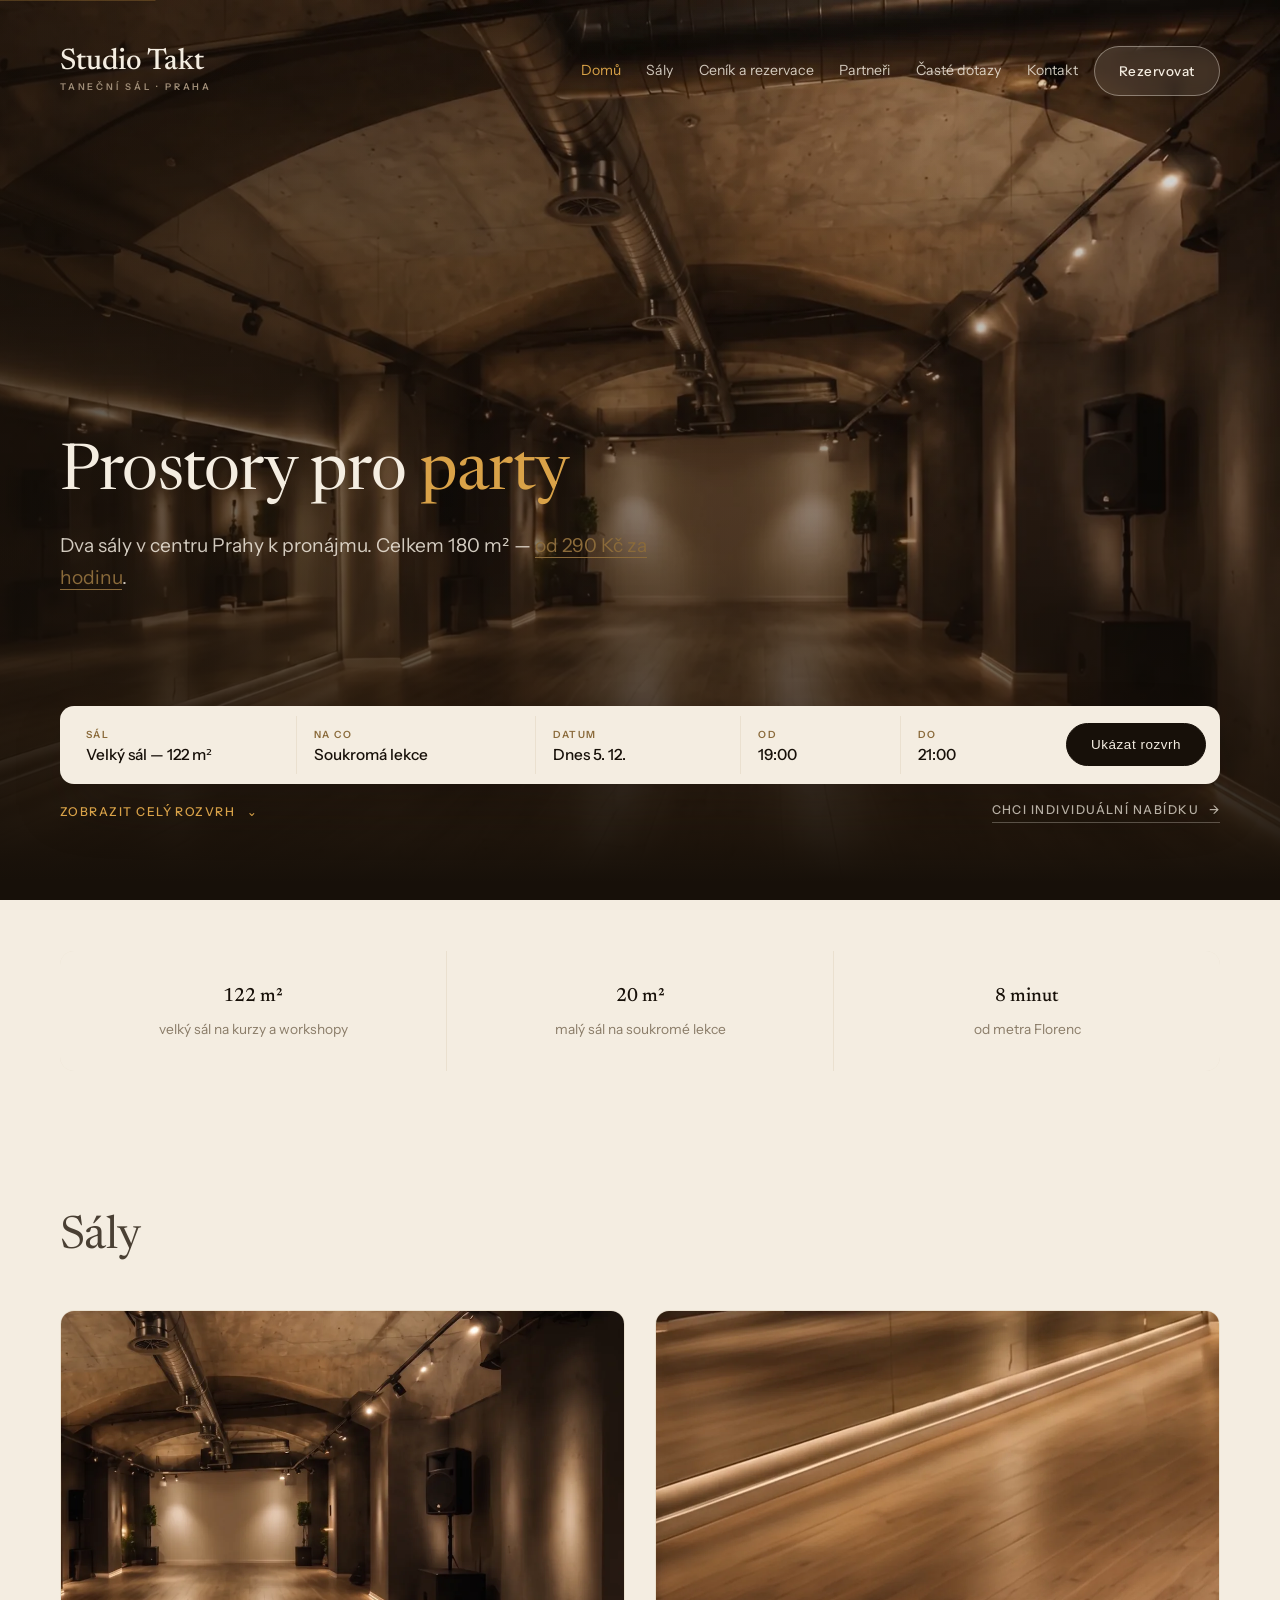
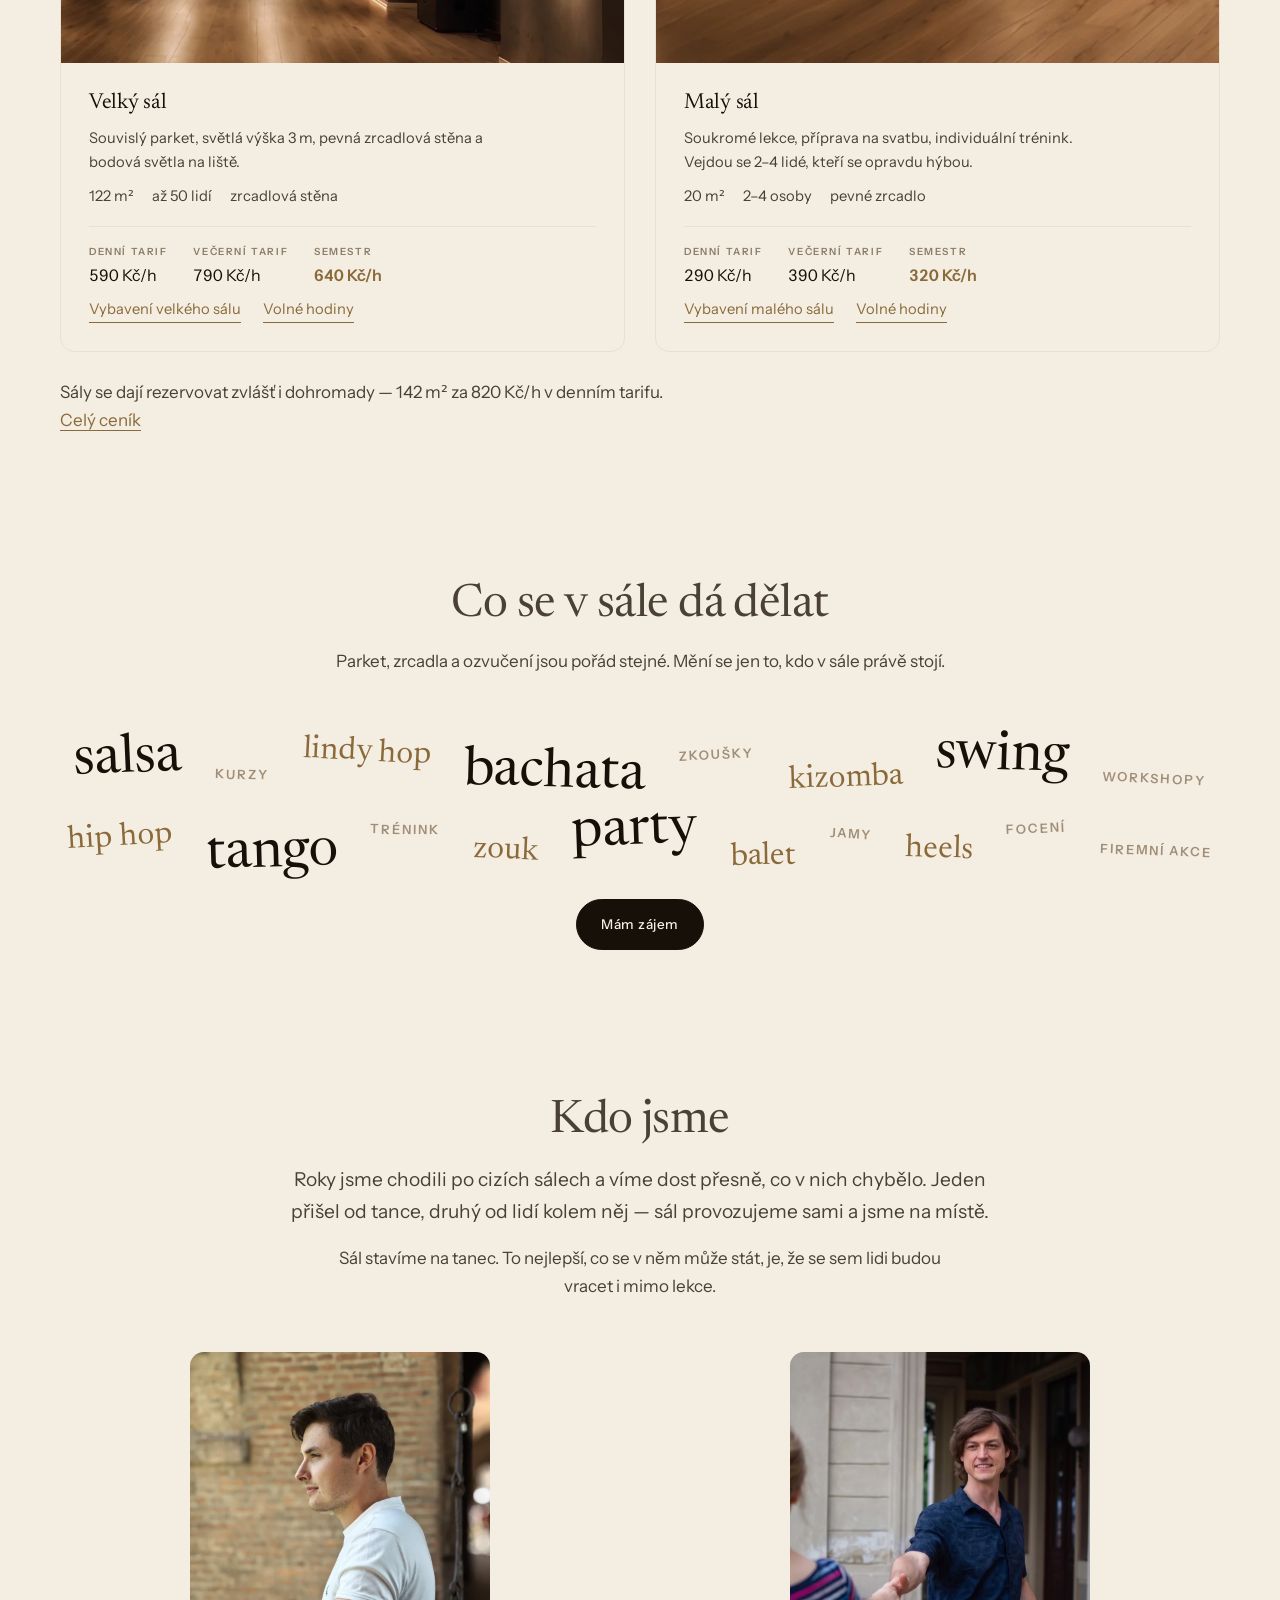
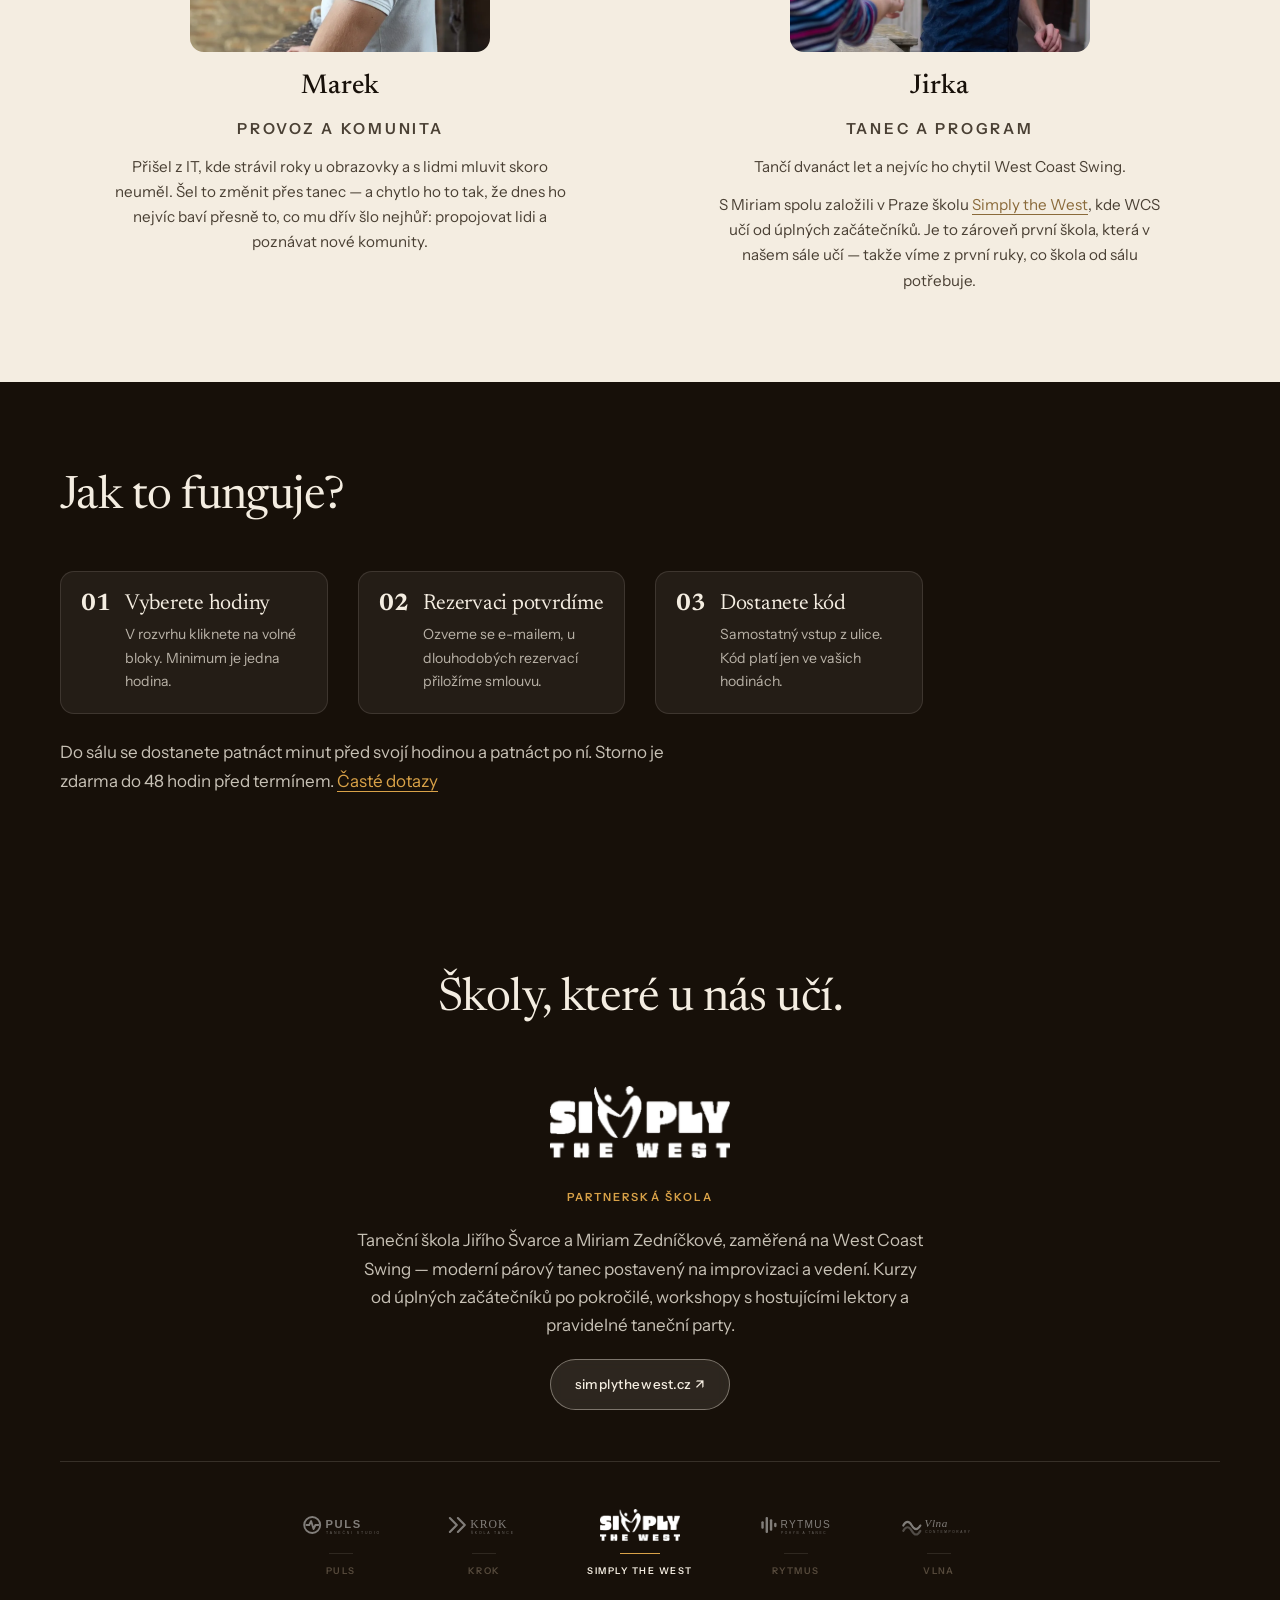
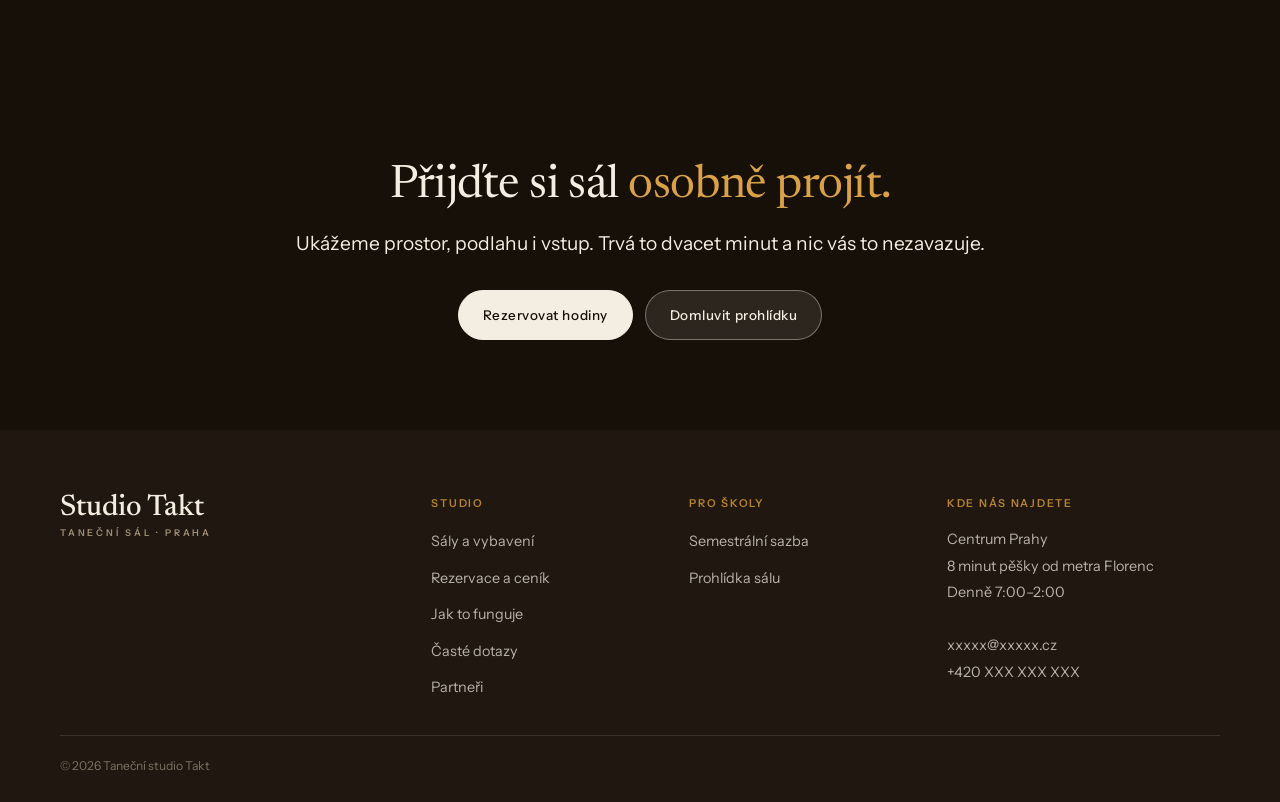
==== index.html @ 3728640b "Act on the design review: lighter page heads, two colour bugs, FAQ accordion Homepage: Sály moves ab" ====
<!doctype html>
<html lang="cs">
<head>
<meta charset="utf-8">
<meta name="viewport" content="width=device-width, initial-scale=1">
<title>Taneční studio Takt — taneční sál k pronájmu v Praze</title>
<meta name="description" content="Taneční sál 122 m² k pronájmu po hodinách v centru Prahy. Parket, zrcadla, ozvučení. Prostory pro taneční školy a lektory, individuální trénink, focení i firemní akce.">
<meta name="theme-color" content="#171009">
<link rel="canonical" href="https://studiotakt.cz/">
<meta property="og:site_name" content="Taneční studio Takt">
<meta property="og:title" content="Taneční studio Takt — taneční sál k pronájmu v Praze">
<meta property="og:description" content="Taneční sál 122 m² k pronájmu po hodinách v centru Prahy. Parket, zrcadla, ozvučení. Prostory pro taneční školy a lektory, individuální trénink, focení i firemní akce.">
<meta property="og:url" content="https://studiotakt.cz/">
<meta property="og:type" content="website">
<meta property="og:locale" content="cs_CZ">
<meta property="og:image" content="https://studiotakt.cz/assets/img/og.jpg">
<meta property="og:image:width" content="1200">
<meta property="og:image:height" content="630">
<meta property="og:image:alt" content="Velký sál Tanečního studia Takt — dřevěný parket a bodová světla">
<meta name="twitter:card" content="summary_large_image">
<meta name="twitter:title" content="Taneční studio Takt — taneční sál k pronájmu v Praze">
<meta name="twitter:description" content="Taneční sál 122 m² k pronájmu po hodinách v centru Prahy. Parket, zrcadla, ozvučení. Prostory pro taneční školy a lektory, individuální trénink, focení i firemní akce.">
<meta name="twitter:image" content="https://studiotakt.cz/assets/img/og.jpg">
<link rel="icon" href="data:image/svg+xml,%3Csvg xmlns=%22http://www.w3.org/2000/svg%22 viewBox=%220 0 32 32%22%3E%3Crect width=%2232%22 height=%2232%22 rx=%227%22 fill=%22%23171009%22/%3E%3Ctext x=%2216%22 y=%2223%22 font-family=%22Georgia,serif%22 font-size=%2219%22 fill=%22%23d9a248%22 text-anchor=%22middle%22%3ET%3C/text%3E%3C/svg%3E">
<link rel="preconnect" href="https://fonts.googleapis.com">
<link rel="preconnect" href="https://fonts.gstatic.com" crossorigin>
<link href="https://fonts.googleapis.com/css2?family=Newsreader:ital,opsz,wght@0,6..72,300..600;1,6..72,300..500&family=Instrument+Sans:wght@400;500;600&display=swap" rel="stylesheet">
<link rel="stylesheet" href="assets/css/takt.css">
<script type="application/ld+json">
{
  "@context": "https://schema.org",
  "@type": [
    "LocalBusiness",
    "EventVenue"
  ],
  "@id": "https://studiotakt.cz/#studio",
  "name": "Taneční studio Takt",
  "url": "https://studiotakt.cz/",
  "image": "https://studiotakt.cz/assets/img/og.jpg",
  "description": "Taneční sál 122 m² k pronájmu po hodinách v centru Prahy. Parket, zrcadla, ozvučení. Prostory pro taneční školy a lektory, individuální trénink, focení i firemní akce.",
  "inLanguage": "cs",
  "address": {
    "@type": "PostalAddress",
    "addressLocality": "Praha",
    "addressCountry": "CZ"
  },
  "areaServed": {
    "@type": "City",
    "name": "Praha"
  },
  "publicAccess": false,
  "smokingAllowed": false,
  "maximumAttendeeCapacity": 50,
  "currenciesAccepted": "CZK",
  "priceRange": "290–1090 Kč/hod.",
  "openingHoursSpecification": [
    {
      "@type": "OpeningHoursSpecification",
      "dayOfWeek": [
        "Monday",
        "Tuesday",
        "Wednesday",
        "Thursday",
        "Friday",
        "Saturday",
        "Sunday"
      ],
      "opens": "07:00",
      "closes": "02:00"
    }
  ],
  "amenityFeature": [
    {
      "@type": "LocationFeatureSpecification",
      "name": "Taneční parket",
      "value": true
    },
    {
      "@type": "LocationFeatureSpecification",
      "name": "Zrcadla",
      "value": true
    },
    {
      "@type": "LocationFeatureSpecification",
      "name": "Ozvučení",
      "value": true
    },
    {
      "@type": "LocationFeatureSpecification",
      "name": "Šatna",
      "value": true
    },
    {
      "@type": "LocationFeatureSpecification",
      "name": "Klimatizace",
      "value": true
    },
    {
      "@type": "LocationFeatureSpecification",
      "name": "Wi-Fi",
      "value": true
    },
    {
      "@type": "LocationFeatureSpecification",
      "name": "Samostatný vstup na kód",
      "value": true
    }
  ],
  "makesOffer": [
    {
      "@type": "Offer",
      "name": "Velký sál",
      "availability": "https://schema.org/InStock",
      "url": "https://studiotakt.cz/prostory.html",
      "itemOffered": {
        "@type": "Service",
        "name": "Velký sál — pronájem po hodinách",
        "areaServed": {
          "@type": "City",
          "name": "Praha"
        },
        "description": "122 m², kapacita až 50 lidí"
      },
      "priceSpecification": {
        "@type": "UnitPriceSpecification",
        "price": "590",
        "priceCurrency": "CZK",
        "unitCode": "HUR",
        "referenceQuantity": {
          "@type": "QuantitativeValue",
          "value": 1,
          "unitCode": "HUR"
        },
        "description": "cena za hodinu v denním tarifu"
      }
    },
    {
      "@type": "Offer",
      "name": "Malý sál",
      "availability": "https://schema.org/InStock",
      "url": "https://studiotakt.cz/prostory.html",
      "itemOffered": {
        "@type": "Service",
        "name": "Malý sál — pronájem po hodinách",
        "areaServed": {
          "@type": "City",
          "name": "Praha"
        },
        "description": "20 m², kapacita 2–4 osoby"
      },
      "priceSpecification": {
        "@type": "UnitPriceSpecification",
        "price": "290",
        "priceCurrency": "CZK",
        "unitCode": "HUR",
        "referenceQuantity": {
          "@type": "QuantitativeValue",
          "value": 1,
          "unitCode": "HUR"
        },
        "description": "cena za hodinu v denním tarifu"
      }
    },
    {
      "@type": "Offer",
      "name": "Oba sály",
      "availability": "https://schema.org/InStock",
      "url": "https://studiotakt.cz/prostory.html",
      "itemOffered": {
        "@type": "Service",
        "name": "Oba sály — pronájem po hodinách",
        "areaServed": {
          "@type": "City",
          "name": "Praha"
        },
        "description": "142 m²"
      },
      "priceSpecification": {
        "@type": "UnitPriceSpecification",
        "price": "820",
        "priceCurrency": "CZK",
        "unitCode": "HUR",
        "referenceQuantity": {
          "@type": "QuantitativeValue",
          "value": 1,
          "unitCode": "HUR"
        },
        "description": "cena za hodinu v denním tarifu"
      }
    }
  ]
}
</script>
</head>
<body>
<a class="skip" href="#main">Přeskočit na obsah</a>

<section class="hero">
  <!-- The clip is already cut to the 0:20–2:20 window, so it loops natively
       and needs no data-from/data-to. The stills below stay as the fallback:
       missing file, undecodable file, or refused autoplay.
       TODO: hero.mp4 and both stills still show an empty hall. This is a dance
       studio, so the clip wants dancing in it — a class in a closed hold beats
       any amount of copy. The party and networking stills were removed rather
       than replaced, because nothing in assets/img shows anyone dancing yet. -->
  <div class="hero__bg" data-slides data-video="assets/video/hero.mp4" aria-hidden="true">
    <img src="assets/img/hall-empty.webp" alt="" width="1920" height="1080" data-on="true">
    <img src="assets/img/hall-velky.webp" alt="" width="1100" height="1386" loading="lazy">
  </div>

  <header class="top">
    <div class="wrap top__in">
      <div class="top__row">
        <a class="mk" href="index.html" aria-label="Taneční studio Takt">
          <b>Studio Takt</b>
          <span>Taneční sál · Praha</span>
        </a>
        <div class="top__acts">
          <a class="btn btn--gl" href="rezervace.html">Rezervovat</a>
          <button class="burger" type="button" data-menu aria-expanded="false" aria-controls="menu" aria-label="Otevřít menu">
            <svg width="18" height="14" viewBox="0 0 18 14" fill="none" aria-hidden="true"><path d="M1 1h16M1 7h16M1 13h16" stroke="currentColor" stroke-width="1.7" stroke-linecap="round"/></svg>
          </button>
        </div>
      </div>
      <nav class="menu" id="menu" aria-label="Hlavní navigace">
        <button class="menu__x" type="button" data-menu-close aria-label="Zavřít menu">
          <svg width="16" height="16" viewBox="0 0 16 16" fill="none" aria-hidden="true"><path d="M2 2l12 12M14 2L2 14" stroke="currentColor" stroke-width="1.7" stroke-linecap="round"/></svg>
        </button>
        <a href="index.html" aria-current="page">Domů</a>
        <a href="prostory.html">Sály</a>
        <a href="rezervace.html">Ceník a rezervace</a>
        <a href="partneri.html">Partneři</a>
        <a href="faq.html">Časté dotazy</a>
        <a href="kontakt.html">Kontakt</a>
        <p class="menu__ft">
          <span>xxxxx@xxxxx.cz</span>
          <span>+420 XXX XXX XXX</span>
          <span>Centrum Prahy, 8 min od Florence</span>
        </p>
      </nav>
    </div>
    <div class="scrim" data-scrim></div>
  </header>

  <div class="wrap hero__in">
    <h1 class="d h1">Prostory pro <span class="rot" data-rot><span class="rot__w" data-rot-word>tanec</span></span></h1>
    <p class="lede hero__lede">
      Dva sály v centru Prahy k pronájmu. Celkem 180 m² —
      <a class="tlink" href="rezervace.html#cenik">od 290 Kč za hodinu</a>.
    </p>
  </div>

  <!-- the one thing you can touch before you scroll -->
  <form class="finder" id="finder" data-finder data-open="false">
    <button class="finder__sum" type="button" data-finder-toggle aria-expanded="false">
      <span class="finder__sum-l">Najít volný termín</span>
      <span class="finder__sum-v" data-finder-summary></span>
      <svg class="finder__sum-c" viewBox="0 0 16 16" width="15" height="15" fill="none" aria-hidden="true"><path d="M3.5 6 8 10.5 12.5 6" stroke="currentColor" stroke-width="1.6" stroke-linecap="round" stroke-linejoin="round"/></svg>
    </button>
    <label class="fld">
      <span>Sál</span>
      <select name="hall" data-f-hall>
        <option value="velky">Velký sál — 122 m²</option>
        <option value="maly">Malý sál — 20 m²</option>
        <option value="oba">Oba sály — 142 m²</option>
      </select>
    </label>
    <label class="fld">
      <span>Na co</span>
      <select name="purpose" data-f-purpose>
        <option>Pravidelný kurz</option>
        <option>Workshop</option>
        <option selected>Soukromá lekce</option>
        <option>Vlastní trénink</option>
        <option>Zkouška na vystoupení</option>
        <option>Party nebo jam</option>
        <option>Focení a video</option>
        <option>Firemní nebo komunitní akce</option>
      </select>
    </label>
    <label class="fld">
      <span>Datum</span>
      <select name="date" data-f-date></select>
    </label>
    <label class="fld">
      <span>Od</span>
      <select name="from" data-f-from></select>
    </label>
    <label class="fld">
      <span>Do</span>
      <select name="to" data-f-to></select>
    </label>
    <button class="btn finder__go" type="submit">
      <span class="finder__go-t">Ukázat rozvrh</span>
      <svg class="finder__go-a" viewBox="0 0 20 20" width="18" height="18" fill="none" aria-hidden="true"><path d="M3.5 10h13M11 4.5l5.5 5.5L11 15.5" stroke="currentColor" stroke-width="1.7" stroke-linecap="round" stroke-linejoin="round"/></svg>
    </button>
    <p class="fresult" data-result hidden role="status"></p>
  </form>

  <div class="peek">
    <button class="peek__btn" type="button" data-peek aria-expanded="false" aria-controls="kalendar">
      Zobrazit celý rozvrh <span aria-hidden="true">⌄</span>
    </button>
    <a class="peek__ask" href="kontakt.html">Chci individuální nabídku <span aria-hidden="true">→</span></a>
  </div>
  <div class="cal" id="kalendar" data-cal data-open="false">
    <div class="cal__row" data-cal-row></div>
  </div>
</section>

<main id="main">
  <section class="band-tight">
    <div class="wrap">
      <ul class="feats">
        <li class="feat"><b>122 m²</b><span>velký sál na kurzy a workshopy</span></li>
        <li class="feat"><b>20 m²</b><span>malý sál na soukromé lekce</span></li>
        <li class="feat"><b>8 minut</b><span>od metra Florenc</span></li>
      </ul>
    </div>
  </section>

  <section id="saly">
    <div class="wrap">
      <h2 class="d h2">Sály</h2>
      <div class="halls">
        <article class="hall">
          <a class="hall__ph" href="prostory.html#velky" aria-label="Velký sál — podrobnosti">
            <img src="assets/img/hall-velky.webp" alt="Velký sál — souvislý parket a zrcadlová stěna" width="1100" height="1386">
          </a>
          <div class="hall__bd">
            <h3 class="d h3"><a href="prostory.html#velky">Velký sál</a></h3>
            <p>Souvislý parket, světlá výška 3 m, pevná zrcadlová stěna
               a bodová světla na liště.</p>
            <p class="hall__mt"><span>122 m²</span><span>až 50 lidí</span><span>zrcadlová stěna</span></p>
            <dl class="hall__pr">
              <div><dt>Denní tarif</dt><dd>590 Kč/h</dd></div>
              <div><dt>Večerní tarif</dt><dd>790 Kč/h</dd></div>
              <div><dt>Semestr</dt><dd class="best">640 Kč/h</dd></div>
            </dl>
            <p class="hall__go">
              <a class="tlink" href="prostory.html#velky">Vybavení velkého sálu</a>
              <a class="tlink" href="rezervace.html">Volné hodiny</a>
            </p>
          </div>
        </article>

        <article class="hall">
          <a class="hall__ph" href="prostory.html#maly" aria-label="Malý sál — podrobnosti">
            <img src="assets/img/hall-detail.webp" alt="Dřevěná podlaha a nepřímé osvětlení v malém sále" width="1100" height="1400">
          </a>
          <div class="hall__bd">
            <h3 class="d h3"><a href="prostory.html#maly">Malý sál</a></h3>
            <p>Soukromé lekce, příprava na svatbu, individuální trénink.
               Vejdou se 2–4 lidé, kteří se opravdu hýbou.</p>
            <p class="hall__mt"><span>20 m²</span><span>2–4 osoby</span><span>pevné zrcadlo</span></p>
            <dl class="hall__pr">
              <div><dt>Denní tarif</dt><dd>290 Kč/h</dd></div>
              <div><dt>Večerní tarif</dt><dd>390 Kč/h</dd></div>
              <div><dt>Semestr</dt><dd class="best">320 Kč/h</dd></div>
            </dl>
            <p class="hall__go">
              <a class="tlink" href="prostory.html#maly">Vybavení malého sálu</a>
              <a class="tlink" href="rezervace.html">Volné hodiny</a>
            </p>
          </div>
        </article>
      </div>
      <p class="p" style="margin-top:26px">
        Sály se dají rezervovat zvlášť i dohromady — 142 m² za 820 Kč/h v denním tarifu.
        <a class="tlink" href="rezervace.html#cenik">Celý ceník</a>
      </p>
    </div>
  </section>

  <section class="cloud-sec tight" id="vyuziti">
    <div class="wrap">
      <h2 class="d h2">Co se v sále dá dělat</h2>
      <p class="p">
        Parket, zrcadla a ozvučení jsou pořád stejné. Mění se jen to,
        kdo v sále právě stojí.
      </p>
      <ul class="cloud">
        <li class="is-1" style="--r:-2.5deg;--y:-6px;--d:0s">salsa</li>
        <li class="is-3" style="--r:1.5deg;--y:10px;--d:1.1s">kurzy</li>
        <li class="is-2" style="--r:3deg;--y:-14px;--d:2.4s">lindy hop</li>
        <li class="is-1" style="--r:1.5deg;--y:8px;--d:.6s">bachata</li>
        <li class="is-3" style="--r:-3deg;--y:-10px;--d:3.2s">zkoušky</li>
        <li class="is-2" style="--r:-2deg;--y:12px;--d:1.8s">kizomba</li>
        <li class="is-1" style="--r:2deg;--y:-9px;--d:4s">swing</li>
        <li class="is-3" style="--r:2.5deg;--y:14px;--d:2.9s">workshopy</li>
        <li class="is-2" style="--r:-3.5deg;--y:-6px;--d:.3s">hip hop</li>
        <li class="is-1" style="--r:-1.5deg;--y:11px;--d:3.6s">tango</li>
        <li class="is-3" style="--r:1deg;--y:-12px;--d:1.4s">trénink</li>
        <li class="is-2" style="--r:2.5deg;--y:7px;--d:4.4s">zouk</li>
        <li class="is-1" style="--r:-2deg;--y:-11px;--d:2.1s">party</li>
        <li class="is-2" style="--r:-1deg;--y:13px;--d:.9s">balet</li>
        <li class="is-3" style="--r:3deg;--y:-8px;--d:3.9s">jamy</li>
        <li class="is-2" style="--r:1.5deg;--y:6px;--d:2.6s">heels</li>
        <li class="is-3" style="--r:-2.5deg;--y:-13px;--d:1.6s">focení</li>
        <li class="is-3" style="--r:2deg;--y:9px;--d:4.7s">firemní akce</li>
      </ul>
      <div class="acts">
        <a class="btn" href="kontakt.html">Mám zájem</a>
      </div>
    </div>
  </section>

  <section id="kdo">
    <div class="wrap">
      <h2 class="d h2">Kdo jsme</h2>
      <p class="lede" style="margin-top:18px">
        Roky jsme chodili po cizích sálech a víme dost přesně, co v nich
        chybělo. Jeden přišel od tance, druhý od lidí kolem něj — sál
        provozujeme sami a jsme na místě.
      </p>

      <p class="p" style="margin-top:16px">
        Sál stavíme na tanec. To nejlepší, co se v něm může stát, je, že se
        sem lidi budou vracet i mimo lekce.
      </p>

      <div class="team">
        <article class="person">
          <figure>
            <img src="assets/img/team-marek.webp"
                 alt="Marek na terase, opřený o zídku" width="900" height="1125" loading="lazy">
          </figure>
          <h3 class="person__nm">Marek</h3>
          <p class="person__rl">Provoz a komunita</p>
          <p>
            Přišel z IT, kde strávil roky u obrazovky a s lidmi mluvit skoro
            neuměl. Šel to změnit přes tanec — a chytlo ho to tak, že dnes ho
            nejvíc baví přesně to, co mu dřív šlo nejhůř: propojovat lidi
            a poznávat nové komunity.
          </p>
        </article>
        <article class="person">
          <figure>
            <img src="assets/img/team-jirka.webp"
                 alt="Jirka se otáčí k Miriam a podává jí ruku" width="900" height="1125" loading="lazy">
          </figure>
          <h3 class="person__nm">Jirka</h3>
          <p class="person__rl">Tanec a program</p>
          <p>
            Tančí dvanáct let a nejvíc ho chytil West Coast Swing.
          </p>
          <p>
            S Miriam spolu založili v Praze školu
            <a class="tlink" href="partneri.html">Simply the West</a>, kde WCS učí
            od úplných začátečníků. Je to zároveň první škola, která v našem
            sále učí — takže víme z první ruky, co škola od sálu potřebuje.
          </p>
        </article>
      </div>
    </div>
  </section>

  <section id="jak" class="night">
    <div class="wrap">
      <h2 class="d h2">Jak to funguje?</h2>
      <ol class="steps">
        <li class="step"><b>01</b><div><h3 class="d h3">Vyberete hodiny</h3><p>V rozvrhu kliknete na volné bloky. Minimum je jedna hodina.</p></div></li>
        <li class="step"><b>02</b><div><h3 class="d h3">Rezervaci potvrdíme</h3><p>Ozveme se e-mailem, u dlouhodobých rezervací přiložíme smlouvu.</p></div></li>
        <li class="step"><b>03</b><div><h3 class="d h3">Dostanete kód</h3><p>Samostatný vstup z ulice. Kód platí jen ve vašich hodinách.</p></div></li>
      </ol>
      <p class="p" style="margin-top:24px">
        Do sálu se dostanete patnáct minut před svojí hodinou a patnáct po ní.
        Storno je zdarma do 48 hodin před termínem.
        <a class="tlink" href="faq.html">Časté dotazy</a>
      </p>
    </div>
  </section>

    <!-- opt-in recording -->
  <!-- Skryto na přání do rozhodnutí o službě. Až se zapne, sundat "hidden",
       vrátit checkbox „Nahrát lekci na video“ v p_rez.py a odkaz v zápatí. -->
  <section id="zaznam" hidden>
    <div class="wrap two two--r">
      <figure class="shot">
        <img src="assets/img/hall-empty.webp" alt="Sál připravený k natáčení — zrcadlová stěna a bodové osvětlení" width="1920" height="1080" loading="lazy">
      </figure>
      <div>
        <span class="tag">Záznam</span>
        <h2 class="d h2" style="margin-top:12px">Nahrajeme vám lekci, <span class="hl">když si řeknete.</span></h2>
        <p class="p" style="margin-top:18px">V sále jsou kamery a standardně jsou vypnuté. Když si u rezervace
          zaškrtnete <strong>Záznam</strong>, spustí se samy s vaší hodinou
          a s ní i skončí — nikdo nic neobsluhuje. Odkaz na video přijde do
          hodiny po skončení.</p>
        <ul class="uses">
          <li><span>Zapíná se jen na vyžádání — bez zaškrtnutí se nenahrává nic</span></li>
          <li><span>Začíná a končí přesně s vaší rezervací</span></li>
          <li><span>Odkaz dostanete jen vy, po 30 dnech mažeme</span></li>
          <li><span>Účastníky informuje lektor, ceduli ke vchodu dodáme</span></li>
        </ul>
      </div>
    </div>
  </section>

  <section id="partneri" class="night">
    <div class="wrap">
      <h2 class="d h2" style="text-align:center">Školy, které u nás učí.</h2>
      <div class="car" data-car aria-roledescription="carousel" aria-label="Partnerské školy">
        <div class="car__view"><div class="car__track" data-car-track></div></div>
        <ul class="slots" data-car-nav></ul>
      </div>
    </div>
  </section>

  <section class="cta">
    <div class="wrap">
      <h2 class="d h2">Přijďte si sál <span class="hl">osobně projít.</span></h2>
      <p class="lede">
        Ukážeme prostor, podlahu i vstup. Trvá to dvacet minut
        a nic vás to nezavazuje.
      </p>
      <div class="acts">
        <a class="btn btn--l" href="rezervace.html">Rezervovat hodiny</a>
        <a class="btn btn--gl" href="kontakt.html">Domluvit prohlídku</a>
      </div>
    </div>
  </section>
</main>

<footer class="f">
  <div class="wrap f__in">
    <div>
      <a class="mk" href="index.html" aria-label="Taneční studio Takt"><b>Studio Takt</b><span>Taneční sál · Praha</span></a>
    </div>
    <div>
      <h3>Studio</h3>
      <ul>
        <li><a href="prostory.html">Sály a vybavení</a></li>
        <li><a href="rezervace.html">Rezervace a ceník</a></li>
        <li><a href="index.html#jak">Jak to funguje</a></li>
        <li><a href="faq.html">Časté dotazy</a></li>
        <li><a href="partneri.html">Partneři</a></li>
      </ul>
    </div>
    <div>
      <h3>Pro školy</h3>
      <ul>
        <li><a href="rezervace.html">Semestrální sazba</a></li>
        <li><a href="kontakt.html">Prohlídka sálu</a></li>
      </ul>
    </div>
    <div>
      <h3>Kde nás najdete</h3>
      <address>
        Centrum Prahy<br>8 minut pěšky od metra Florenc<br>
        Denně 7:00–2:00<br><br>
        xxxxx@xxxxx.cz<br>+420 XXX XXX XXX
      </address>
    </div>
  </div>
  <div class="wrap f__base">
    <p>© 2026 Taneční studio Takt</p>
  </div>
</footer>

<script src="assets/js/rozvrh.js"></script>
<script src="assets/js/rotator.js"></script>
<script src="assets/js/takt.js"></script>
</body>
</html>
---- assets/css/takt.css ----
/* ==========================================================================
   TANEČNÍ STUDIO TAKT
   The reference look you sent, built out properly: warm tungsten evening,
   full-bleed photography, a serif with a real italic doing the emphasis, and
   a floating availability bar as the first thing you can touch. The palette
   is sampled from the hall's own track lighting rather than a stock amber.
   ========================================================================== */
:root {
  --night:  #171009;
  --night2: #1f1710;
  --cream:  #f4ede1;
  --cream2: #eae0cf;
  --tung:   #d9a248;   /* the track lights in the photograph */
    --tung-d: #b5822f;
  /* on the cream bands #b5822f sat near 2:1; this clears 4.2:1 */
  --tung-ink: #8a6a3a;
  --dim:    #a08e78;
  --body:   #4a4034;

  --ff-d: "Newsreader", Georgia, serif;
  --ff-b: "Instrument Sans", system-ui, sans-serif;

  --r:  14px;
  --gut: clamp(20px, 5vw, 60px);
  --ease: cubic-bezier(.22,.61,.36,1);
}
*, *::before, *::after { box-sizing: border-box; }
body {
  margin: 0;
  background: var(--cream);
  color: var(--body);
  font-family: var(--ff-b);
  font-size: clamp(15px, .4vw + 14px, 17px);
  line-height: 1.66;
  -webkit-font-smoothing: antialiased;
}
img { display: block; max-width: 100%; height: auto; }
a { color: inherit; text-decoration: none; }
h1, h2, h3, p, ul, ol, dl, dd, figure { margin: 0; }
ul, ol { padding: 0; list-style: none; }
:focus-visible { outline: 2px solid var(--tung); outline-offset: 3px; }

.wrap { width: min(100% - var(--gut)*2, 1200px); margin-inline: auto; }
.d { font-family: var(--ff-d); font-weight: 400; font-optical-sizing: auto; line-height: 1.1; letter-spacing: -.012em; text-wrap: balance; }
.d em { font-style: italic; }
/* the accent word, upright — italics are kept for the hero alone */
.d .hl { color: var(--tung-ink); }
.night .d .hl, .close .d .hl, .cta .d .hl { color: var(--tung); }
.h1 { font-size: clamp(2.2rem, 5vw, 4.1rem); line-height: 1.04; }
.h2 { font-size: clamp(1.95rem, 3.6vw, 3.1rem); }
.h3 { font-size: 1.36rem; line-height: 1.18; }
.tag { font-size: .7rem; font-weight: 600; letter-spacing: .18em; text-transform: uppercase; color: var(--tung-ink); }
.tag--l { color: var(--tung); }
.lede { font-size: clamp(1.02rem, .5vw + .9rem, 1.2rem); color: var(--body); max-width: 56ch; }
.p { color: var(--body); max-width: 58ch; }
.p + .p { margin-top: .95em; }

.btn {
  display: inline-flex; align-items: center; gap: 9px;
  padding: 13px 24px;
  border: 1px solid var(--night);
  border-radius: 999px;
  background: var(--night);
  color: var(--cream);
  font-size: .84rem; font-weight: 500; letter-spacing: .04em;
  cursor: pointer;
  transition: background .22s var(--ease), color .22s var(--ease), border-color .22s var(--ease);
}
.btn:hover { background: var(--tung-d); border-color: var(--tung-d); }
.btn--o { background: none; color: var(--night); }
.btn--o:hover { background: var(--night); color: var(--cream); }
.btn--l { background: var(--cream); border-color: var(--cream); color: var(--night); }
.btn--l:hover { background: var(--tung); border-color: var(--tung); color: var(--night); }
.btn--gl { background: rgba(244,237,225,.1); border-color: rgba(244,237,225,.4); color: var(--cream); backdrop-filter: blur(6px); }
.btn--gl:hover { background: var(--cream); color: var(--night); border-color: var(--cream); }


/* header floats over the photograph */
.top { position: absolute; inset: 33px 0 auto; z-index: 10; }
.top__in { display: flex; flex-wrap: wrap; align-items: center; gap: 12px 16px; }
/* the wordmark and the CTA are their own row on a phone; above 940 the wrapper
   dissolves and all three sit on one line again */
.top__row { display: contents; }
@media (min-width: 940px) { .top__in { flex-wrap: nowrap; min-height: 76px; } }
.mk { display: grid; gap: 1px; }
.mk b { font-family: var(--ff-d); font-size: 1.85rem; font-weight: 500; line-height: 1; color: var(--cream); }
.mk span { font-size: .58rem; font-weight: 600; letter-spacing: .3em; text-transform: uppercase; color: var(--dim); }
.top nav { display: flex; gap: 20px; }
.top nav a { white-space: nowrap; }
.top__acts { display: contents; }
.burger, .menu__x, .scrim, .menu__ft { display: none; }
/* with .top__row and .top__acts dissolved the flex children arrive as mark,
   button, nav — so the desktop row has to be ordered explicitly */
@media (min-width: 940px) { .top nav { order: 2; margin-left: auto; gap: clamp(16px, 2vw, 30px); }
                            .top .mk { order: 1; }
                            .top .btn { order: 3; } }
.top nav a { font-size: .88rem; color: rgba(244,237,225,.82); transition: color .2s var(--ease); }
.top nav a:hover { color: var(--tung); }
.top .btn { margin-left: auto; }
@media (min-width: 940px) { .top .btn { margin-left: 0; } }

/* HERO */
.hero {
  position: relative;
  isolation: isolate;
  display: grid;
  align-content: end;
  background: var(--night);
  padding: 168px 0 clamp(44px, 6vw, 84px);
}
/* the photograph is the hero; it gets the whole viewport on every screen,
   with the content anchored to the bottom so the room shows above it */
.hero { min-height: 100svh; }
.hero__bg { position: absolute; inset: 0; z-index: -2; overflow: hidden; }
.hero__bg img {
  position: absolute;
  inset: 0;
  width: 100%; height: 100%;
  object-fit: cover;
  object-position: center 46%;
  opacity: 0;
  transition: opacity 1.6s var(--ease);
}
.hero__bg img[data-on="true"] { opacity: 1; }
@media (prefers-reduced-motion: reduce) { .hero__bg img { transition: none; } }
.hero__bg::after {
  content: ""; position: absolute; inset: 0;
  /* two scrims: one lifting the text off the floor, one shading the left
     column the headline sits in. Both kept as light as the cream type allows */
  background:
    linear-gradient(to top, var(--night) 2%, rgba(23,16,9,.42) 38%, rgba(23,16,9,.08) 100%),
    linear-gradient(100deg, rgba(23,16,9,.58) 4%, rgba(23,16,9,.2) 44%, transparent 74%);
}
.hero__in { padding-bottom: clamp(30px, 5vw, 66px); color: var(--cream); }
.hero .tag { display: block; margin-bottom: 18px; }
.hero .h1 { color: var(--cream); max-width: 20ch; }
.hero .h1 em { color: var(--tung); }
.hero__lede { margin-top: 22px; color: rgba(244,237,225,.84); max-width: 50ch; }

/* the signature: a floating availability bar, warm-white on the photograph */
.finder {
  position: relative;
  z-index: 2;
    margin: clamp(30px, 4vw, 48px) auto 0;
  width: min(100% - var(--gut)*2, 1200px);
  display: grid;
  gap: 1px;
  padding: 10px;
  border-radius: var(--r);
  background: var(--cream);
  box-shadow: 0 26px 60px -22px rgba(23,16,9,.62);
}
@media (min-width: 880px) { .finder { grid-template-columns: 1fr 1.05fr .9fr .7fr .7fr auto; align-items: center; } }
.fld { display: grid; gap: 3px; padding: 10px 16px; border-right: 1px solid var(--cream2); }
@media (max-width: 879px) { .fld { border-right: 0; border-bottom: 1px solid var(--cream2); } }
.finder .fld:nth-last-of-type(1) { border-right: 0; border-bottom: 0; }
.fld > span { font-size: .62rem; font-weight: 600; letter-spacing: .15em; text-transform: uppercase; color: var(--tung-ink); }
.fld select, .fld input {
  appearance: none;
  width: 100%;
  padding: 0;
  border: 0;
  background: none;
  font-family: var(--ff-b);
  font-size: .96rem;
  font-weight: 500;
  color: var(--night);
  cursor: pointer;
}
.fld select:focus, .fld input:focus { outline: none; }
.finder .btn { justify-content: center; margin: 4px; }
/* the phone-only trigger for the finder; see the phone block for the rest */
.finder__sum { display: none; }
.finder__go-a { display: none; }
.finder__sum-c, .finder__go-a { flex: 0 0 auto; }
/* hidden to the eye, still read out and still the button's accessible name */
.vh { position: absolute; width: 1px; height: 1px; margin: -1px; padding: 0;
      overflow: hidden; clip-path: inset(50%); white-space: nowrap; border: 0; }

.fresult {
  grid-column: 1 / -1;
  margin: 6px 6px 2px;
  padding: 13px 16px;
  border-radius: 9px;
  background: var(--cream2);
  color: var(--night);
  font-size: .92rem;
}
.fresult[hidden] { display: none; }
.fresult b { color: var(--tung-ink); }
.fresult--no { background: #f3e2d8; }
.fresult--no b { color: #a64a2e; }

/* a quiet way to see the whole week without leaving the hero */
.peek {
  position: relative; z-index: 2;
  width: min(100% - var(--gut)*2, 1200px);
  margin: 16px auto 0;
  display: flex; flex-wrap: wrap; align-items: center; gap: 8px 18px;
}
.peek__btn {
  border: 0; background: none; padding: 0;
  font-family: var(--ff-b); font-size: .76rem; font-weight: 500;
  letter-spacing: .12em; text-transform: uppercase;
  color: var(--tung); cursor: pointer;
}
.peek__btn:hover { color: var(--cream); }
.peek__btn span { display: inline-block; margin-left: 8px; transition: transform .4s var(--ease); }
.peek__btn[aria-expanded="true"] span { transform: rotate(180deg); }
.peek__ask {
  /* pushed to the far edge only when both fit on one line; wrapped it should
     sit under the other link, not float off to the right */
  margin-left: 0;
  font-size: .76rem; font-weight: 500; letter-spacing: .12em; text-transform: uppercase;
  color: rgba(244,237,225,.72);
  border-bottom: 1px solid rgba(244,237,225,.28);
  padding-bottom: 2px;
  transition: color .3s var(--ease), border-color .3s var(--ease);
}
.peek__ask:hover { color: var(--cream); border-bottom-color: var(--tung); }
@media (min-width: 620px) { .peek__ask { margin-left: auto; } }
.peek__ask span { display: inline-block; margin-left: 6px; transition: transform .3s var(--ease); }
.peek__ask:hover span { transform: translateX(3px); }

.cal {
  position: relative; z-index: 2;
  display: none;
  width: min(100% - var(--gut)*2, 1200px);
  margin: 12px auto 0;
  padding: 8px;
  border-radius: var(--r);
  background: var(--cream);
}
.cal[data-open="true"] { display: block; }
.cal__row { display: grid; grid-template-columns: repeat(7, 1fr); gap: 1px; }
.cal__d {
  display: grid; gap: 5px; justify-items: center;
  padding: 16px 4px; border: 0; background: none; font: inherit; cursor: pointer;
  border-radius: 8px;
  transition: background .35s var(--ease);
}
.cal__d:hover, .cal__d:focus-visible { background: var(--cream2); outline: none; }
.cal__dn { font-size: .58rem; font-weight: 600; letter-spacing: .14em; text-transform: uppercase; color: #8a7c68; }
.cal__dd { font-family: var(--ff-d); font-size: 1.45rem; line-height: 1; color: var(--night); }
.cal__h { font-size: .68rem; color: var(--tung-ink); white-space: nowrap; }
.cal__h[data-full="true"] { color: #a89a86; }

/* trust row on cream */
.feats { display: grid; gap: 1px; background: var(--cream2); border-radius: var(--r); overflow: hidden; }
@media (min-width: 720px) { .feats { grid-template-columns: repeat(3, 1fr); } }
.feat { padding: 30px 22px; background: var(--cream); text-align: center; }
.feat b { display: block; font-family: var(--ff-d); font-size: 1.2rem; font-weight: 500; color: var(--night); }
.feat span { display: block; margin-top: 5px; font-size: .86rem; color: var(--dim); color: #8a7c68; }

section { padding: clamp(56px, 7vw, 104px) 0; }
section.tight { padding-block: clamp(38px, 4.4vw, 66px); }
[hidden] { display: none !important; }
section.night { background: var(--night); color: rgba(244,237,225,.82); }
section.night .d, section.night .h2, section.night .h3, section.night b { color: var(--cream); }
section.night .p, section.night .lede { color: rgba(244,237,225,.8); }
.band-tight { padding-block: clamp(30px, 4vw, 54px); }

.two { display: grid; gap: clamp(28px, 4vw, 64px); align-items: center; }
@media (min-width: 900px) { .two { grid-template-columns: 1fr 1fr; } }
@media (min-width: 900px) { .two--r > figure { order: 2; } }
.shot { border-radius: var(--r); overflow: hidden; }
.shot img { width: 100%; aspect-ratio: 4/3; object-fit: cover; }

/* hall cards: photograph on top, everything readable underneath it. The specs
   used to sit over the image and there was too much of them to stay legible. */
.halls { display: grid; gap: clamp(18px, 2.4vw, 30px); margin-top: clamp(30px, 4vw, 48px); }
@media (min-width: 780px) { .halls { grid-template-columns: 1fr 1fr; } }
.hall {
  display: grid; grid-template-rows: auto 1fr;
  border: 1px solid var(--cream2); border-radius: var(--r); overflow: hidden;
  background: var(--cream);
}
.hall__ph { display: block; overflow: hidden; background: var(--night); }
.hall img { width: 100%; aspect-ratio: 16/10; object-fit: cover; transition: transform 1s var(--ease); }
.hall__ph:hover img { transform: scale(1.04); }
.hall__bd { display: grid; align-content: start; padding: clamp(20px, 2.4vw, 28px); }
.hall__bd .h3 a { color: var(--night); }
.hall__bd .h3 a:hover { color: var(--tung-ink); }
.hall__bd p { margin-top: 9px; font-size: .92rem; color: var(--body); max-width: 44ch; }
.hall__mt { display: flex; flex-wrap: wrap; gap: 5px 18px; margin-top: 14px; font-size: .78rem; color: var(--tung-ink); }

/* the price belongs with the room, not only in a table three sections away */
.hall__pr { display: flex; flex-wrap: wrap; gap: 10px 26px; margin-top: 18px; padding-top: 16px; border-top: 1px solid var(--cream2); }
.hall__pr > div { display: grid; gap: 2px; }
.hall__pr dt { font-size: .62rem; font-weight: 600; letter-spacing: .16em; text-transform: uppercase; color: #8a7c68; }
.hall__pr dd { font-size: 1rem; font-variant-numeric: tabular-nums; color: var(--night); }
.hall__pr dd.best { color: var(--tung-ink); font-weight: 600; }
.hall__go { display: flex; flex-wrap: wrap; gap: 8px 22px; margin-top: 20px; font-size: .88rem; }
.hall__go a { white-space: nowrap; }
.night .hall__pr { border-top-color: rgba(244,237,225,.14); }
.night .hall__pr dt { color: rgba(244,237,225,.55); }
.night .hall__pr dd { color: var(--cream); }
.night .hall__pr dd.best { color: var(--tung); }
/* no interpuncts: the row wraps, and a separator pseudo-element strands a
   stray dot at the start of every continuation line */

/* the studio's own line, set as a pull quote — not a fabricated review */
.quote { text-align: center; }
.quote blockquote { margin: 0 auto; max-width: 24ch; }
.quote .d { font-size: clamp(1.9rem, 4vw, 3.2rem); }
.quote figcaption { margin-top: 22px; font-size: .8rem; font-weight: 600; letter-spacing: .16em; text-transform: uppercase; color: var(--tung-d); }

/* tariff, on cream */
table.t { width: 100%; border-collapse: collapse; margin-top: clamp(26px,3vw,40px); }
table.t th, table.t td { padding: 15px 10px; border-bottom: 1px solid var(--cream2); text-align: right; }
table.t th:first-child, table.t td:first-child { text-align: left; padding-left: 0; }
table.t thead th { font-size: .68rem; font-weight: 600; letter-spacing: .12em; text-transform: uppercase; color: var(--tung-ink); vertical-align: bottom; }
table.t thead th small { display: block; font-weight: 400; letter-spacing: .02em; text-transform: none; color: #9a8b76; }
table.t tbody th { font-family: var(--ff-d); font-size: 1.14rem; font-weight: 500; color: var(--night); }
table.t tbody th small { display: block; font-family: var(--ff-b); font-size: .76rem; color: #9a8b76; }
table.t tbody th a { border-bottom: 1px solid rgba(138,106,58,.35); }
table.t tbody th a:hover { color: var(--tung-ink); border-bottom-color: currentColor; }
.night table.t tbody th a { border-bottom-color: rgba(217,162,72,.4); }
.night table.t tbody th a:hover { color: var(--tung); }
table.t td { font-variant-numeric: tabular-nums; font-size: 1rem; color: var(--night); }
table.t .best { color: var(--tung-ink); font-weight: 600; }
/* the tariff windows, restated for the phone layout that hides the table head */
.t-legend { display: none; margin-top: 16px; font-size: .82rem; line-height: 1.7; color: #8a7c68; }
.night .t-legend { color: rgba(244,237,225,.6); }
.t-legend b { font-weight: 600; color: var(--tung-ink); }
.night .t-legend b { color: var(--tung); }


/* steps */
.steps { display: grid; gap: clamp(18px,2.4vw,30px); margin-top: clamp(30px,4vw,48px); }
@media (min-width: 660px)  { .steps { grid-template-columns: repeat(2, 1fr); } }
@media (min-width: 1020px) { .steps { grid-template-columns: repeat(4, 1fr); } }
.step {
  display: grid; grid-template-columns: auto 1fr; align-items: start; gap: 4px 14px;
  padding: 20px 20px; border-radius: var(--r);
  background: rgba(244,237,225,.06); border: 1px solid rgba(244,237,225,.12);
}
.step b { font-family: var(--ff-d); font-size: 1.5rem; line-height: 1.05; color: var(--tung); }
.step p { margin-top: 6px; font-size: .88rem; color: rgba(244,237,225,.72); }
/* without a number the card is just a heading and a line — centre it */
.steps--mid .step { grid-template-columns: 1fr; justify-items: center; text-align: center; gap: 0; padding: 24px 20px; }
.steps--mid .step p { max-width: 30ch; }
/* one column of wide cards reads better on a phone than four short ones */
@media (max-width: 659px) { .steps { gap: 12px; } .step { padding: 16px 18px; } }

/* partners */
/* what the sál is used for, as a ruled index */
/* the list is used on both the dark and the cream bands, so it defaults to
   the light ground and the night sections override it */
.uses { margin-top: clamp(22px, 3vw, 32px); max-width: 34rem; border-top: 1px solid var(--cream2); }
.uses li { display: flex; gap: 12px; padding: 11px 0; border-bottom: 1px solid var(--cream2); font-size: .92rem; color: var(--body); }
.uses li::before { content: "—"; color: var(--tung-ink); }
.night .uses { border-top-color: rgba(244,237,225,.14); }
.night .uses li { border-bottom-color: rgba(244,237,225,.14); color: rgba(244,237,225,.82); }
.night .uses li::before { color: var(--tung); }

/* partner carousel — the logo row is its navigation */
.car { margin-top: clamp(34px, 4vw, 56px); }
.car__view { overflow: hidden; }
.car__track { display: flex; transition: transform .8s var(--ease); }
@media (prefers-reduced-motion: reduce) { .car__track { transition: none; } }
.car__slide { flex: 0 0 100%; min-width: 0; padding-inline: 2px; }
.pslide { display: grid; justify-items: center; text-align: center; gap: 20px; max-width: 620px; margin-inline: auto; }
.pslide__logo { display: grid; place-items: center; min-height: 92px; }
.pslide__logo img { max-height: 72px; width: auto; }
.pslide .h3 { color: var(--cream); }
.pslide p { max-width: 52ch; color: rgba(244,237,225,.8); }
.pslide__mark { display: grid; place-items: center; min-height: 92px; color: rgba(244,237,225,.3); }
.pslide__facts { display: flex; flex-wrap: wrap; justify-content: center; gap: 8px 30px; }
.pslide__facts > div { display: grid; gap: 2px; }
.pslide__facts dt { font-size: .6rem; font-weight: 600; letter-spacing: .2em; text-transform: uppercase; color: var(--tung); }
.pslide__facts dd { font-size: .88rem; color: rgba(244,237,225,.86); }

.slots {
  display: flex; flex-wrap: wrap; justify-content: center; align-items: center;
  gap: clamp(18px, 4vw, 52px);
  margin-top: clamp(34px, 4vw, 54px);
  padding-top: clamp(24px, 3vw, 36px);
  border-top: 1px solid rgba(244,237,225,.14);
}
.slot {
  display: grid; justify-items: center; gap: 9px;
  padding: 8px 6px 4px;
  border: 0; background: none; font: inherit; cursor: pointer;
  opacity: .46;
  transition: opacity .5s var(--ease), transform .5s var(--ease);
}
.slot:hover, .slot:focus-visible { opacity: .72; transform: translateY(-2px); outline: none; }
.slot[aria-current="true"] { opacity: 1; }
.slot__fig { display: grid; place-items: center; height: 38px; }
.slot__fig img { max-height: 32px; width: auto; }
.slot__lbl { font-size: .58rem; font-weight: 600; letter-spacing: .16em; text-transform: uppercase; color: var(--dim); }
.slot[aria-current="true"] .slot__lbl { color: var(--cream); }
.slot__rule { width: 24px; height: 1px; background: rgba(244,237,225,.24); transition: background .5s var(--ease), width .5s var(--ease); }
.slot[aria-current="true"] .slot__rule { background: var(--tung); width: 40px; }

.note { margin-top: 22px; padding: 14px 16px; border-radius: 10px; background: rgba(217,162,72,.1); border: 1px solid rgba(217,162,72,.3); font-size: .86rem; }

/* cta */
.cta { position: relative; isolation: isolate; text-align: center; overflow: hidden; background: var(--night); }
.cta img { display: none; }
.cta .h2, .cta .lede { color: var(--cream); }
.cta .lede { margin: 16px auto 0; }
.acts { display: flex; flex-wrap: wrap; gap: 12px; justify-content: center; margin-top: 30px; }
.acts--l { justify-content: flex-start; }

footer.f { background: var(--night2); color: rgba(244,237,225,.72); padding: clamp(44px,5vw,72px) 0 26px; }
.f__in { display: grid; gap: 30px; }
@media (min-width: 820px) { .f__in { grid-template-columns: 1.5fr 1fr 1fr 1.2fr; } }
.f h3 { margin-bottom: 14px; font-size: .68rem; font-weight: 600; letter-spacing: .16em; text-transform: uppercase; color: var(--tung-d); }
.f li + li { margin-top: 8px; }
.f a, .f address { font-size: .9rem; font-style: normal; line-height: 1.85; }
.f a:hover { color: var(--tung); }
.f__base { display: flex; flex-wrap: wrap; gap: 8px 22px; margin-top: 34px; padding-top: 20px; border-top: 1px solid rgba(244,237,225,.12); font-size: .76rem; color: #7d7061; }


/* the headline names several uses, one at a time */
.rot {
  display: inline-block;
  position: relative;
  white-space: nowrap;
  text-align: left;
  color: var(--tung);
  transition: width .5s var(--ease);
}
.rot__w { display: inline-block; transition: opacity .38s var(--ease), transform .38s var(--ease); }
.rot__w[data-out="true"] { opacity: 0; transform: translateY(-.2em); }
@media (prefers-reduced-motion: reduce) { .rot, .rot__w { transition: none; } }

/* ==========================================================================
   Subpages — the same evening palette, without a full-bleed hero
   ========================================================================== */
.top--solid { background: var(--night); border-bottom: 1px solid rgba(244,237,225,.12); }
/* on the hero the bar floats over the photograph; on a subpage it is a real
   band, so the header has to take part in the flow or the page heading
   slides underneath it */
.top--solid .top { position: static; inset: auto; padding-block: 14px; }
.top--solid .top nav a[aria-current="page"], .top nav a[aria-current="page"] { color: var(--tung); }

.phead {
  background: var(--cream);
  padding-block: clamp(34px, 4.5vw, 64px) clamp(46px, 6vw, 92px);
  border-bottom: 1px solid var(--cream2);
}
/* .tag--l is the light-on-dark accent; on cream it needs the ink variant */
.phead .tag { display: block; margin-bottom: 16px; color: var(--tung-ink); }
.phead .h1 { color: var(--night); max-width: 17ch; font-size: clamp(2.1rem, 4.4vw, 3.6rem); }
.phead .h1 em { color: var(--tung-ink); }
.phead .lede { margin-top: 20px; color: var(--body); }

section.plain { padding-block: clamp(48px, 6vw, 96px); }

/* --- ruled key/value list (specs, access, terms) ------------------------- */
.route { border-top: 1px solid var(--cream2); }
.route > li { display: grid; gap: 4px; padding: 15px 0; border-bottom: 1px solid var(--cream2); }
@media (min-width: 620px) { .route > li { grid-template-columns: 190px 1fr; gap: 20px; align-items: baseline; } }
.route dt { font-size: .64rem; font-weight: 600; letter-spacing: .2em; text-transform: uppercase; color: var(--tung-ink); }
.route dd { font-size: .95rem; color: var(--body); }
.route dd small { display: block; margin-top: 3px; font-size: .84rem; color: #8a7c68; }
.night .route { border-top-color: rgba(244,237,225,.14); }
.night .route > li { border-bottom-color: rgba(244,237,225,.14); }
.night .route dt { color: var(--tung); }
.night .route dd { color: rgba(244,237,225,.84); }
.night .route dd small { color: rgba(244,237,225,.55); }

/* --- gallery ------------------------------------------------------------- */
.gal { display: grid; gap: clamp(12px, 1.6vw, 20px); }
@media (min-width: 760px) { .gal { grid-template-columns: repeat(3, 1fr); } }
.gal figure { position: relative; border-radius: var(--r); overflow: hidden; }
.gal img { width: 100%; height: 100%; object-fit: cover; aspect-ratio: 4/3; transition: transform 1s var(--ease); }
.gal figure:hover img { transform: scale(1.03); }
.gal figcaption {
  position: absolute; inset-inline: 0; bottom: 0;
  padding: 14px 16px;
  background: linear-gradient(to top, rgba(23,16,9,.9), transparent);
  font-size: .74rem; letter-spacing: .06em; color: rgba(244,237,225,.85);
}

/* --- partner logo band (outside the carousel) ---------------------------- */
.band-logos { display: grid; grid-template-columns: repeat(2, 1fr); gap: 1px; background: var(--cream2); border-radius: var(--r); overflow: hidden; }
@media (min-width: 700px) { .band-logos { grid-template-columns: repeat(5, 1fr); } }
.band-logos li { display: grid; place-items: center; min-height: 108px; padding: 20px; background: var(--cream); }
.band-logos img { max-height: 38px; width: auto; filter: invert(1); opacity: .72; transition: opacity .3s var(--ease); }
.band-logos a:hover img { opacity: 1; }

/* ==========================================================================
   Booking — the hour ledger and the form
   ========================================================================== */
.picker { display: grid; gap: 1px; background: var(--cream2); border-radius: var(--r); overflow: hidden; }
@media (min-width: 700px) { .picker { grid-template-columns: repeat(3, 1fr); } }
.picker__opt { position: relative; display: block; background: var(--cream); cursor: pointer; }
.picker__opt input { position: absolute; opacity: 0; pointer-events: none; }
.picker__bd { display: grid; gap: 5px; padding: 22px; border: 1px solid transparent; transition: background .25s var(--ease), border-color .25s var(--ease); }
.picker__opt:hover .picker__bd { background: #f0e8da; }
.picker__opt input:checked + .picker__bd { background: #f3e7d3; border-color: var(--tung); }
.picker__opt input:focus-visible + .picker__bd { outline: 2px solid var(--tung); outline-offset: -3px; }
.picker__nm { font-family: var(--ff-d); font-size: 1.35rem; color: var(--night); line-height: 1.1; }
.picker__mt { font-size: .82rem; color: #8a7c68; }
.picker__pr { font-size: .84rem; font-weight: 600; color: var(--tung-ink); }

.ledger { border-radius: var(--r); overflow: hidden; background: var(--cream); border: 1px solid var(--cream2); }
.ledger__hd { display: flex; flex-wrap: wrap; align-items: center; gap: 12px 18px; padding: 14px 18px; border-bottom: 1px solid var(--cream2); }
.ledger__hd .tag { margin-right: auto; }
.ledger__nav { display: flex; align-items: center; gap: 8px; }
.ledger__nav button {
  width: 32px; height: 32px; display: grid; place-items: center;
  border: 1px solid var(--cream2); border-radius: 999px; background: none;
  color: var(--night); cursor: pointer;
  transition: border-color .2s var(--ease), color .2s var(--ease);
}
.ledger__nav button:hover:not(:disabled) { border-color: var(--tung); color: var(--tung-ink); }
.ledger__nav button:disabled { opacity: .3; cursor: not-allowed; }
.ledger__wk { min-width: 15ch; text-align: center; font-size: .8rem; font-variant-numeric: tabular-nums; }

.grid { display: grid; --grid-hr: 62px; grid-template-columns: var(--grid-hr) repeat(7, minmax(0, 1fr)); }
@media (min-width: 700px) { .grid { --grid-hr: 78px; } }
.grid__day, .grid__hr, .cell { border-right: 1px solid var(--cream2); border-bottom: 1px solid var(--cream2); }
.grid__day:last-child, .cell[data-last="true"] { border-right: 0; }
.grid__corner { border-right: 1px solid var(--cream2); border-bottom: 1px solid var(--cream2); }
.grid__day { padding: 10px 6px; text-align: center; font-size: .62rem; letter-spacing: .12em; text-transform: uppercase; color: #8a7c68; white-space: nowrap; }
.grid__day b { display: block; font-family: var(--ff-d); font-size: 1.05rem; font-weight: 500; letter-spacing: 0; color: var(--night); }
.grid__day[data-today="true"] { background: #f3e7d3; }
.grid__day[data-today="true"] b { color: var(--tung-ink); }
.grid__hr { display: grid; place-items: center end; padding: 0 9px; font-size: .68rem; font-variant-numeric: tabular-nums; color: #8a7c68; }

.cell { position: relative; min-height: 42px; padding: 0; border-top: 0; border-left: 0; background: none; font: inherit; text-align: left; cursor: default; transition: background .16s linear; }
@media (min-width: 700px) { .cell { min-height: 38px; } }
.cell[data-state="free"] { cursor: pointer; }
.cell[data-state="free"]:hover { background: #f3e7d3; }
.cell[data-state="taken"] {
  background: repeating-linear-gradient(135deg, transparent 0 5px, rgba(138,106,58,.3) 5px 6px), #efe6d7;
  cursor: not-allowed;
}
.cell[data-state="past"] { background: #e4dccd; cursor: not-allowed; }
.cell[data-state="held"] { background: var(--tung); cursor: pointer; }
.cell[data-state="held"]::before { content: "✓"; position: absolute; inset: 0; display: grid; place-items: center; font-size: .78rem; color: var(--night); }
.cell__tag { position: absolute; inset: 0; display: none; align-items: center; padding-inline: 7px; font-size: .6rem; letter-spacing: .03em; color: var(--tung-ink); white-space: nowrap; overflow: hidden; text-overflow: ellipsis; }
/* two columns per day leaves too little room to name what is in them */
.grid[data-halls="2"] .cell__tag { padding-inline: 4px; font-size: .56rem; }
@media (max-width: 1279px) { .grid[data-halls="2"] .cell__tag { display: none; } }
@media (min-width: 1080px) { .cell__tag { display: flex; } }

.ledger__ft { display: flex; flex-wrap: wrap; align-items: center; gap: 12px 22px; padding: 14px 18px; border-top: 1px solid var(--cream2); }
.legend { display: flex; flex-wrap: wrap; gap: 14px; }
.legend li { display: flex; align-items: center; gap: 7px; font-size: .72rem; color: #8a7c68; }
.swatch { width: 13px; height: 13px; border: 1px solid var(--cream2); flex: 0 0 auto; border-radius: 3px; }
.swatch--free { background: var(--cream); }
.swatch--taken { background: repeating-linear-gradient(135deg, transparent 0 3px, rgba(138,106,58,.4) 3px 4px), #efe6d7; }
.swatch--held { background: var(--tung); border-color: var(--tung); }
.tally { margin-left: auto; display: flex; align-items: baseline; gap: 12px; }
.tally__n { font-family: var(--ff-d); font-size: 1.5rem; line-height: 1; font-variant-numeric: tabular-nums; color: var(--night); }
.tally__n--accent { color: var(--tung-ink); }

/* --- form ---------------------------------------------------------------- */
.form { display: grid; gap: 18px; }
.form__row { display: grid; gap: 18px; }
@media (min-width: 620px) { .form__row--2 { grid-template-columns: 1fr 1fr; } }
.field { display: grid; gap: 7px; }
.field > span { font-size: .62rem; font-weight: 600; letter-spacing: .18em; text-transform: uppercase; color: var(--tung-ink); }
.field > span em { font-style: normal; color: #a64a2e; }
.field input, .field select, .field textarea {
  width: 100%; padding: 13px 14px;
  border: 1px solid var(--cream2); border-radius: 10px;
  background: var(--cream); font-family: var(--ff-b); font-size: .95rem; color: var(--night);
  transition: border-color .2s var(--ease), background .2s var(--ease);
}
.field textarea { min-height: 96px; resize: vertical; }
.field input:hover, .field select:hover, .field textarea:hover { border-color: #d8c8ae; }
.field input:focus, .field select:focus, .field textarea:focus { outline: none; border-color: var(--tung); background: #fffdf9; }
.field small { font-size: .8rem; color: #8a7c68; }
.field select { appearance: none; background-image: linear-gradient(45deg, transparent 50%, var(--tung-ink) 50%), linear-gradient(135deg, var(--tung-ink) 50%, transparent 50%); background-position: calc(100% - 19px) center, calc(100% - 14px) center; background-size: 5px 5px, 5px 5px; background-repeat: no-repeat; padding-right: 38px; }

.check { display: flex; gap: 11px; align-items: flex-start; cursor: pointer; }
.check input { appearance: none; flex: 0 0 auto; width: 18px; height: 18px; margin-top: 3px; border: 1px solid var(--cream2); border-radius: 5px; background: var(--cream); cursor: pointer; transition: background .18s var(--ease), border-color .18s var(--ease); }
.check input:checked { background: var(--tung); border-color: var(--tung); }
.check input:checked::after { content: "✓"; display: grid; place-items: center; width: 100%; height: 100%; margin-top: -2px; font-size: .76rem; color: var(--night); }
.check span { font-size: .9rem; color: var(--body); }
.check a { color: var(--tung-ink); border-bottom: 1px solid currentColor; }

.repeat { display: grid; gap: 14px; padding: 18px; border: 1px solid var(--cream2); border-radius: var(--r); background: var(--cream); }
.repeat[data-on="true"] { border-color: var(--tung); background: #f7efe2; }
.repeat__ctl { display: none; }
.repeat[data-on="true"] .repeat__ctl { display: grid; gap: 7px; }

/* --- summary + confirmation --------------------------------------------- */
.summary { border: 1px solid var(--cream2); border-radius: var(--r); background: var(--cream); overflow: hidden; }
@media (min-width: 980px) { .summary { position: sticky; top: 24px; } }
.summary__hd { padding: 16px 20px; border-bottom: 1px solid var(--cream2); }
.summary__bd { padding: 4px 20px; }
.summary__empty { padding: 22px 0; font-size: .9rem; color: #8a7c68; }
.line { display: grid; gap: 3px; padding: 15px 0; border-bottom: 1px dashed var(--cream2); }
.line:last-child { border-bottom: 0; }
.line__top { display: flex; justify-content: space-between; gap: 14px; align-items: baseline; }
.line__d { font-size: .92rem; color: var(--night); }
.line__p { font-size: .9rem; font-variant-numeric: tabular-nums; white-space: nowrap; color: var(--night); }
.line__m { font-size: .76rem; color: #8a7c68; }
.line__m b { color: var(--tung-ink); font-weight: 600; }
.summary__ft { padding: 18px 20px; border-top: 1px solid var(--tung); background: #f7efe2; }
.total { display: flex; justify-content: space-between; align-items: baseline; gap: 14px; }
.total + .total { margin-top: 8px; }
.total__k { font-size: .64rem; font-weight: 600; letter-spacing: .18em; text-transform: uppercase; color: #8a7c68; }
.total__v { font-family: var(--ff-d); font-size: 1.3rem; font-variant-numeric: tabular-nums; color: var(--night); }
.total--sum .total__v { font-size: 1.95rem; color: var(--tung-ink); }

.receipt { border: 1px solid var(--tung); border-radius: var(--r); background: var(--cream); overflow: hidden; }
.receipt__hd { display: flex; flex-wrap: wrap; align-items: center; gap: 12px 20px; padding: 20px clamp(20px, 3vw, 34px); border-bottom: 1px solid var(--cream2); background: #f7efe2; }
.receipt__ref { margin-left: auto; font-size: .82rem; font-variant-numeric: tabular-nums; letter-spacing: .08em; color: var(--tung-ink); }
.receipt__bd { padding: clamp(22px, 3vw, 36px); }
.kv { display: grid; margin-top: 24px; }
.kv > div { display: flex; justify-content: space-between; gap: 16px; padding: 12px 0; border-bottom: 1px solid var(--cream2); font-size: .92rem; }
.kv dt { color: #8a7c68; }
.kv dd { text-align: right; color: var(--night); }
.next { display: grid; gap: 10px; margin-top: 26px; counter-reset: n; }
.next li { display: grid; grid-template-columns: 26px 1fr; gap: 12px; font-size: .92rem; color: var(--body); }
.next li::before { counter-increment: n; content: counter(n, decimal-leading-zero); font-size: .72rem; color: var(--tung-ink); padding-top: .3em; }

.err { font-size: .88rem; color: #a64a2e; }
.err:empty { display: none; }

/* --- map placeholder ----------------------------------------------------- */
.maplike {
  position: relative; display: grid; place-items: center; min-height: 320px;
  border-radius: var(--r);
  background:
    linear-gradient(var(--cream2) 1px, transparent 1px) 0 0 / 100% 44px,
    linear-gradient(90deg, var(--cream2) 1px, transparent 1px) 0 0 / 44px 100%,
    #f2ebdd;
  text-align: center;
}
.maplike__pin { display: grid; gap: 8px; place-items: center; padding: 26px 30px; border-radius: var(--r); background: var(--night); color: var(--cream); }
.maplike__pin .d { color: var(--cream); font-size: 1.5rem; }

/* ==========================================================================
   Subpage helpers
   ========================================================================== */
/* form beside its running total: the summary column stays narrower */
@media (min-width: 980px) { .two--f { grid-template-columns: 1.45fr 1fr; align-items: start; } }
@media (min-width: 900px) { .two--t { grid-template-columns: 1fr 1.15fr; align-items: start; } }

.seq { display: block; margin-bottom: 12px; }
/* the booking page leans on its three steps, so there they carry weight */
.seq--lg { font-size: clamp(1.05rem, 1.4vw, 1.35rem); letter-spacing: .1em; margin-bottom: 20px; }
.tlink { color: var(--tung-ink); border-bottom: 1px solid currentColor; }
.night .tlink { color: var(--tung); }


/* contact cards */
.cards { display: grid; gap: clamp(14px, 2vw, 22px); margin-top: clamp(28px, 3.5vw, 44px); }
@media (min-width: 700px) { .cards { grid-template-columns: repeat(3, 1fr); } }
.card { padding: 26px 24px; border: 1px solid var(--cream2); border-radius: var(--r); background: var(--cream); }
.card h3 { font-family: var(--ff-d); font-size: 1.28rem; font-weight: 500; color: var(--night); }
.card p, .card address { margin-top: 9px; font-size: .92rem; font-style: normal; color: var(--body); }
.card a { color: var(--tung-ink); border-bottom: 1px solid rgba(138,106,58,.35); }
.card a:hover { border-bottom-color: currentColor; }

/* the partner masthead — one school, given room */
.pcard { display: grid; gap: clamp(24px, 3.4vw, 48px); align-items: center; }
@media (min-width: 860px) { .pcard { grid-template-columns: 300px 1fr; } }
/* the partner mark is a white knockout: on cream it needs inverting inside a
   panel, on a night band it stands on its own with no box and no filter */
.pcard__logo { display: grid; place-items: center; padding: 20px 0; }
.pcard__logo img { max-height: 96px; width: auto; filter: invert(1); opacity: .84; }
.night .pcard__logo { padding: 0; border: 0; background: none; }
.night .pcard__logo img { filter: none; opacity: .95; max-height: 112px; }
.facts { display: flex; flex-wrap: wrap; gap: 14px 34px; margin-top: 24px; }
.facts > div { display: grid; gap: 3px; }
.facts dt { font-size: .6rem; font-weight: 600; letter-spacing: .2em; text-transform: uppercase; color: var(--tung-ink); }
.facts dd { font-size: .94rem; color: var(--night); }
.night .facts dt { color: var(--tung); }
.night .facts dd { color: var(--cream); }

/* --- the light-band components, restated for night bands ------------------ */
/* the tariff, the form and the summary all assume cream underneath; when a
   section flips to night they need their own ink or they vanish into it */
.night table.t th, .night table.t td { border-bottom-color: rgba(244,237,225,.14); }
.night table.t thead th { color: var(--tung); }
.night table.t thead th small { color: rgba(244,237,225,.5); }
.night table.t tbody th { color: var(--cream); }
.night table.t tbody th small { color: rgba(244,237,225,.5); }
.night table.t td { color: rgba(244,237,225,.88); }
.night table.t .best { color: var(--tung); }

.night .field > span { color: var(--tung); }
.night .field small { color: rgba(244,237,225,.6); }
.night .check span { color: rgba(244,237,225,.82); }
.night .check a { color: var(--tung); }
.night .check input { border-color: rgba(244,237,225,.34); background: rgba(244,237,225,.08); }
.night .check input:checked { background: var(--tung); border-color: var(--tung); }
.night .err { color: #e8a48a; }
.night .btn:not(.btn--o):not(.btn--l):not(.btn--gl) { background: var(--cream); border-color: var(--cream); color: var(--night); }
.night .btn:not(.btn--o):not(.btn--l):not(.btn--gl):hover { background: var(--tung); border-color: var(--tung); }
.night .btn--o { color: var(--cream); border-color: rgba(244,237,225,.42); }
.night .btn--o:hover { background: var(--cream); color: var(--night); border-color: var(--cream); }

.night .receipt { border-color: rgba(217,162,72,.45); background: var(--night2); }
.night .receipt__hd { background: rgba(217,162,72,.1); border-bottom-color: rgba(244,237,225,.14); }
.night .receipt__bd .d { color: var(--cream); }
.night .kv > div { border-bottom-color: rgba(244,237,225,.14); }
.night .kv dt { color: rgba(244,237,225,.55); }
.night .kv dd { color: var(--cream); }


/* --- skip link ----------------------------------------------------------- */
/* anchored at 0 and moved by transform only, so its own height can't let it
   peek into view before it is focused */
.skip {
  position: fixed; top: 0; left: 0; z-index: 100;
  transform: translateY(-100%);
  padding: 12px 20px; border-bottom-right-radius: 10px;
  background: var(--tung); color: var(--night);
  font-size: .86rem; font-weight: 600;
  transition: transform .18s var(--ease);
}
/* :focus-visible, not :focus — a hash jump to #main used to pop it into
   view for mouse users. Keyboard users still get it. */
.skip:focus-visible { transform: translateY(0); }

/* --- the two people behind the studio ------------------------------------ */
/* what a partner gets and what we expect, read against each other */
.terms { display: grid; gap: clamp(26px, 3.4vw, 52px); margin-top: clamp(30px, 4vw, 48px); }
@media (min-width: 820px) { .terms { grid-template-columns: 1fr 1fr; } }

.team { display: grid; gap: clamp(24px, 3vw, 40px); margin-top: clamp(34px, 4vw, 56px); }
@media (min-width: 720px) { .team { grid-template-columns: 1fr 1fr; } }
.person figure { margin: 0; border-radius: var(--r); overflow: hidden; background: var(--cream2); }
.person img { width: 100%; aspect-ratio: 4/5; object-fit: cover; transition: transform 1.1s var(--ease); }
/* At full column width the two portraits were 580×725 and the section ran to
   1.6 screens on a laptop — a lot of room for pictures that only need to put
   a face to a name. Square, and no wider than a bio card. */
@media (min-width: 720px) {
  .person figure { max-width: 300px; }
  .person img { aspect-ratio: 1; object-position: 50% 22%; }
}
.person:hover img { transform: scale(1.03); }
.person__nm { margin-top: 20px; font-family: var(--ff-d); font-size: 1.7rem; font-weight: 500; line-height: 1.1; color: var(--night); }
.person__rl { margin-top: 5px; font-size: .62rem; font-weight: 600; letter-spacing: .18em; text-transform: uppercase; color: var(--tung-ink); }
.person p { margin-top: 14px; font-size: .95rem; color: var(--body); }
.person p + p { margin-top: .85em; }
.night .person__nm { color: var(--cream); }
.night .person__rl { color: var(--tung); }
.night .person p { color: rgba(244,237,225,.8); }

/* ==========================================================================
   The finder, folded away — every width where it would stack
   Open and stacked it is a cream slab 350–407px tall, covering the very
   photograph the hero is built around. Collapsed it states what it would
   search for and unfolds on a tap. Above 880px it is a single 77px row and
   none of this applies.
   ========================================================================== */
@media (max-width: 879px) {
  .finder { grid-template-columns: 1fr 1fr; padding: 8px; }
  .finder__sum {
    display: grid; grid-template-columns: 1fr auto; align-items: center;
    grid-column: 1 / -1; gap: 2px 12px;
    padding: 13px 16px; border: 0; border-radius: calc(var(--r) - 8px);
    background: none; font: inherit; text-align: left; cursor: pointer;
  }
  .finder__sum:hover { background: #f0e8da; }
  /* explicit placement: auto-flow put the chevron in the label's cell */
  .finder__sum-l {
    grid-area: 1 / 1;
    font-size: .75rem; font-weight: 600; letter-spacing: .14em;
    text-transform: uppercase; color: var(--tung-ink);
  }
  .finder__sum-v { grid-area: 2 / 1; font-size: .96rem; font-weight: 500; color: var(--night); }
  .finder__sum-c {
    grid-area: 1 / 2 / 3 / 3; justify-self: end; align-self: center;
    color: var(--tung-ink);
    transition: transform .3s var(--ease);
  }
  .finder[data-open="true"] .finder__sum-c { transform: rotate(180deg); }
  .finder[data-open="false"] .fld { display: none; }
  .finder[data-open="true"] .finder__sum { border-bottom: 1px solid var(--cream2); border-radius: 0; margin-bottom: 2px; }

  /* --- collapsed: a single line ------------------------------------------
     The summary and the go button share one row. The button drops its label
     to an arrow and a 46px disc; the label stays in the DOM, clipped, so the
     button keeps its name for a screen reader. */
  .finder[data-open="false"] { grid-template-columns: 1fr auto; align-items: center; }
  /* the chevron belongs to the sentence, so it sits right after it rather
     than being flung to the far edge next to the button */
  .finder[data-open="false"] .finder__sum {
    grid-column: 1; display: flex; align-items: center; gap: 8px;
    padding-block: 11px; min-width: 0;
  }
  .finder[data-open="false"] .finder__sum-l {
    position: absolute; width: 1px; height: 1px; margin: -1px; padding: 0;
    overflow: hidden; clip-path: inset(50%); white-space: nowrap;
  }
  .finder[data-open="false"] .finder__sum-v {
    grid-area: auto; min-width: 0;
    white-space: nowrap; overflow: hidden; text-overflow: ellipsis;
  }
  .finder[data-open="false"] .finder__sum-c { grid-area: auto; margin-right: auto; }

  /* a rounded square, matching the card it sits inside — not a disc */
  .finder[data-open="false"] .finder__go {
    grid-column: 2; width: 46px; height: 46px; padding: 0; margin: 0;
    border-radius: 9px; justify-content: center; gap: 0;
  }
  .finder[data-open="false"] .finder__go-t {
    position: absolute; width: 1px; height: 1px; margin: -1px; padding: 0;
    overflow: hidden; clip-path: inset(50%); white-space: nowrap;
  }
  .finder[data-open="false"] .finder__go-a { display: block; }

  /* on a 320px screen the chip has ~154px for its text and wants 185, so the
     narrowest phones get tighter gaps and a slightly smaller line */
  @media (max-width: 379px) {
    .finder[data-open="false"] .finder__sum { gap: 6px; padding-inline: 12px; }
    .finder[data-open="false"] .finder__sum-v { font-size: .88rem; }
    .finder[data-open="false"] .finder__go { width: 42px; height: 42px; }
  }

  .finder .fld:nth-of-type(1), .finder .fld:nth-of-type(2),
  .finder .fld:nth-of-type(3) { grid-column: 1 / -1; }
  .fld { border-right: 1px solid var(--cream2); border-bottom: 1px solid var(--cream2); }
  .finder .fld:nth-of-type(1), .finder .fld:nth-of-type(2),
  .finder .fld:nth-of-type(3), .finder .fld:nth-of-type(5) { border-right: 0; }
  .finder .btn { grid-column: 1 / -1; }
  .fresult { grid-column: 1 / -1; }
}

/* ==========================================================================
   PHONE
   Three things are wrong on a small screen by default here: the uppercase
   micro-labels fall under 12px, the tap targets are text-height, and the
   page is long enough that the only way to book scrolls away at the top.
   Everything below fixes one of those three.
   ========================================================================== */
@media (max-width: 719px) {

  /* --- legibility: nothing uppercase drops below 12px ---------------------- */
  .tag, .fld > span, .field > span, .route dt, .facts dt, .person__rl,
  .f h3, .total__k, .pslide__facts dt, .cal__dn, .grid__day, .slot__lbl,
  .receipt__hd .tag, .picker__pr, .hall__pr dt { font-size: .75rem; letter-spacing: .14em; }

  /* the room links are navigation, not words inside a sentence — they get a
     real target rather than the height of their own text */
  .hall__go a, .hall__bd .h3 a, table.t tbody th a {
    display: inline-flex; align-items: center; min-height: 44px;
  }
  .hall__go { gap: 0 22px; margin-top: 10px; }
  .mk span { font-size: .72rem; letter-spacing: .2em; }
  /* the sticky bar is 13% of the screen; the strapline is the part of it
     that carries no information once you are already on the site */
  .top--solid .mk span { display: none; }
  .grid__hr, .cal__h { font-size: .74rem; }
  .cal__dd { font-size: 1.3rem; }
  .cell__tag, .legend li, .hall__mt, .field small, .route dd small { font-size: .8rem; }
  .line__m, .f__base, .fresult { font-size: .82rem; }

  /* --- tap targets: 44px is the floor for anything you can press ---------- */
  .f li { display: flex; }
  .f li a { display: flex; align-items: center; min-height: 40px; }
  .fld { padding: 12px 16px; }
  .fld select, .fld input { min-height: 34px; }
  .band-logos li { min-height: 96px; }
  .band-logos a { display: grid; place-items: center; width: 100%; min-height: 56px; }
  .check input { width: 24px; height: 24px; margin-top: 1px; }
  .check input:checked::after { font-size: .9rem; }
  .ledger__nav button { width: 44px; height: 44px; }
  .btn { padding: 15px 26px; }
  .peek__btn, .peek__ask { display: inline-flex; align-items: center; min-height: 44px; }
  .slot { padding-block: 6px; }

  /* --- vertical budget: the page is long, so the chrome gets out of the way */
  section { padding-block: clamp(40px, 11vw, 60px); }
  .hero { padding-top: calc(var(--top-h, 106px) + 34px); }
  .h1 { font-size: clamp(2rem, 8.5vw, 2.6rem); }
  .h2 { font-size: clamp(1.75rem, 7vw, 2.2rem); }

  /* the three facts are short — a row of three reads faster than three bands */
  .feats { grid-template-columns: repeat(3, 1fr); }
  .feat { padding: 18px 8px; }
  .feat b { font-size: 1.02rem; }
  .feat span { margin-top: 3px; font-size: .72rem; line-height: 1.35; }

  /* with the slab gone there is room for the photograph to be a photograph */
  .hero { padding-bottom: 30px; }
  /* content sits in the bottom two thirds, so only that needs holding down;
     above it the room is left alone apart from a touch under the header */
  .hero__bg::after { background: linear-gradient(to top, rgba(23,16,9,.9) 0%, rgba(23,16,9,.6) 22%, rgba(23,16,9,.34) 48%, rgba(23,16,9,.06) 74%, rgba(23,16,9,.24) 100%); }
  .hero__in { padding-bottom: clamp(18px, 4vw, 30px); }
  .hero__lede { margin-top: 14px; }

  /* portraits at 4:5 cost a screen and a half for two people */
  .person img { aspect-ratio: 4/3.4; }
  .team { gap: 30px; }

  /* --- the tariff stops being a table and becomes three price cards ------- */
  table.t, table.t tbody, table.t tr, table.t th, table.t td { display: block; }
  table.t thead { display: none; }
  table.t { margin-top: 22px; }
  table.t tbody tr {
    padding: 16px 0; border-bottom: 1px solid var(--cream2);
    display: grid; grid-template-columns: 1fr auto; align-items: baseline; gap: 2px 14px;
  }
  .night table.t tbody tr { border-bottom-color: rgba(244,237,225,.14); }
  table.t tbody th { grid-column: 1 / -1; padding: 0 0 8px; border: 0; text-align: left; }
  table.t tbody td {
    padding: 5px 0; border: 0; text-align: right;
    display: grid; grid-template-columns: 1fr auto; gap: 14px;
  }
  table.t tbody td::before {
    content: attr(data-l); text-align: left;
    font-size: .75rem; font-weight: 600; letter-spacing: .14em; text-transform: uppercase;
    color: var(--tung-ink);
  }
  .night table.t tbody td::before { color: var(--tung); }
  .t-legend { display: block; }
  table.t tbody td:nth-child(2) { grid-column: 1 / -1; }
  table.t tbody td:nth-child(3), table.t tbody td:nth-child(4) { grid-column: 1 / -1; }

  /* --- forms and the receipt --------------------------------------------- */
  .kv > div { display: grid; grid-template-columns: auto 1fr; gap: 4px 16px; }
  .kv dd { text-align: right; }
  .receipt__ref { margin-left: 0; }
  .summary { margin-top: 26px; }
}

/* --- mobile booking dock --------------------------------------------------
   On a phone the ledger and the summary panel are a screen and a half apart,
   so picking hours gives you no feedback and no way forward. This rides along
   the bottom once something is held, and stands down when the summary itself
   is on screen. Desktop keeps the sticky summary column and never sees it. */
.dock {
  position: fixed; left: 0; right: 0; bottom: 0; z-index: 50;
  display: none; align-items: center; gap: 14px;
  padding: 12px 16px calc(12px + env(safe-area-inset-bottom));
  background: var(--night);
  border-top: 1px solid rgba(217,162,72,.4);
  box-shadow: 0 -14px 34px -18px rgba(23,16,9,.8);
  transform: translateY(110%);
  transition: transform .28s var(--ease);
}
.dock[data-on="true"] { transform: translateY(0); }
.dock__n { display: grid; gap: 1px; margin-right: auto; min-width: 0; }
.dock__h { font-size: .72rem; font-weight: 600; letter-spacing: .14em; text-transform: uppercase; color: var(--tung); }
.dock__v { font-family: var(--ff-d); font-size: 1.3rem; line-height: 1.1; color: var(--cream); font-variant-numeric: tabular-nums; }
.dock .btn { flex: 0 0 auto; padding: 13px 20px; }
@media (max-width: 979px) { .dock { display: flex; } body.has-dock { padding-bottom: 88px; } }
@media (prefers-reduced-motion: reduce) { .dock { transition: none; } }

/* ==========================================================================
   MOBILE MENU
   Below 940px the links live in a drawer behind the burger. The nav element
   is the same one the desktop bar uses — it just becomes a fixed panel — so
   there is one set of links in the document and no duplicate landmark.
   ========================================================================== */
@media (max-width: 939px) {
  .top__acts { display: flex; align-items: center; gap: 10px; }

  /* --- the bar, wherever the burger lives --------------------------------
     One row: wordmark left, Rezervovat and the burger right, level with each
     other. It follows you down the page, so booking is always one tap away. */
  .top__row {
    display: flex; align-items: center; justify-content: space-between;
    gap: 12px; width: 100%; min-height: 46px;
  }
  .mk { min-height: 44px; align-content: center; }
  .mk b { line-height: 1.2; }

  .top--solid { position: sticky; top: 0; z-index: 40; }
  /* the homepage bar floats over the hero and is not in the flow, so it
     cannot be sticky — fixed gives the same result, and the hero already
     reserves the space above the fold */
  .hero > .top {
    position: fixed; inset: 0 0 auto; z-index: 40;
    padding-block: 8px;
    background: var(--night);
    border-bottom: 1px solid rgba(244,237,225,.12);
  }
  .hero > .top .mk span, .top--solid .mk span { display: none; }
  .hero > .top .mk b, .top--solid .mk b { font-size: 1.45rem; }
  .hero > .top .top__in, .top--solid .top__in { gap: 4px 12px; }
  .hero > .top .btn, .top--solid .btn { padding: 11px 18px; font-size: .8rem; }
  .top--solid .top { padding-block: 8px; }
  /* at 320 the wordmark, the CTA and the burger want 288px of 280, so the
     narrowest phones get a tighter CTA rather than a wrapped bar */
  @media (max-width: 359px) {
    .hero > .top .btn, .top--solid .btn { padding: 10px 12px; font-size: .74rem; }
    .top__acts { gap: 7px; }
    .hero > .top .mk b, .top--solid .mk b { font-size: 1.3rem; }
  }

  /* a fixed bar means anchored sections must clear it, and the schedule's day
     names have to ride just underneath or you lose track of the columns */
  [id] { scroll-margin-top: calc(var(--top-h, 64px) + 12px); }
  /* a clipping ancestor kills position:sticky, so the ledger stops clipping
     here; the rounded corners move to the header and footer strips */
  .ledger { overflow: visible; }
  .ledger__hd { border-radius: var(--r) var(--r) 0 0; }
  .ledger__ft { border-radius: 0 0 var(--r) var(--r); }
  .grid__day, .grid__corner {
    position: sticky; top: var(--top-h, 64px); z-index: 3;
    background: var(--cream);
  }
  .grid__hall { position: sticky; top: calc(var(--top-h, 64px) + 38px); z-index: 3; background: var(--cream); }
  .grid__day[data-today="true"], .grid__hall[data-today="true"] { background: #f3e7d3; }


  .burger {
    display: grid; place-items: center;
    width: 44px; height: 44px; flex: 0 0 auto;
    padding: 0; border: 1px solid rgba(244,237,225,.32); border-radius: 11px;
    background: rgba(244,237,225,.08); color: var(--cream);
    cursor: pointer;
    transition: background .2s var(--ease), border-color .2s var(--ease);
  }
  .burger:hover, .burger[aria-expanded="true"] { background: var(--cream); border-color: var(--cream); color: var(--night); }

  .top .menu {
    position: fixed; top: 0; right: 0; bottom: 0; z-index: 60;
    width: min(82vw, 330px);
    display: grid; align-content: start; gap: 0;
    padding: max(18px, env(safe-area-inset-top)) 26px calc(26px + env(safe-area-inset-bottom));
    background: var(--night2);
    border-left: 1px solid rgba(244,237,225,.14);
    box-shadow: -26px 0 60px -30px rgba(0,0,0,.9);
    overflow-y: auto; overscroll-behavior: contain;
    transform: translateX(100%);
    visibility: hidden;
    /* the visibility flip waits for the slide, so the panel is never focusable
       while it is off screen but still animates on the way out */
    transition: transform .32s var(--ease), visibility 0s linear .32s;
  }
  .top .menu[data-open="true"] {
    transform: none; visibility: visible;
    transition: transform .32s var(--ease), visibility 0s;
  }
  @media (prefers-reduced-motion: reduce) { .top .menu { transition: visibility 0s; } }

  .menu__x {
    display: grid; place-items: center;
    width: 40px; height: 40px; margin: 0 -6px 12px auto;
    padding: 0; border: 0; border-radius: 10px;
    background: none; color: var(--dim); cursor: pointer;
    transition: color .2s var(--ease);
  }
  .menu__x:hover { color: var(--cream); }

  .top .menu a {
    display: flex; align-items: center; min-height: 54px;
    font-family: var(--ff-d); font-size: 1.28rem; font-weight: 400;
    color: rgba(244,237,225,.88);
    border-bottom: 1px solid rgba(244,237,225,.1);
    transition: color .2s var(--ease);
  }
  .top .menu a:hover { color: var(--tung); }
  .top .menu a[aria-current="page"] { color: var(--tung); }

  .top .menu__ft {
    display: grid; gap: 6px; margin-top: 26px;
    font-size: .84rem; line-height: 1.6; color: rgba(244,237,225,.6);
  }
  .top .menu__ft a { display: inline; min-height: 0; border: 0; font-family: var(--ff-b); font-size: .84rem; color: var(--tung); }

  .scrim {
    display: block; position: fixed; inset: 0; z-index: 55;
    background: rgba(11,8,4,.6);
    opacity: 0; pointer-events: none;
    transition: opacity .32s var(--ease);
  }
  .scrim[data-open="true"] { opacity: 1; pointer-events: auto; }
  @media (prefers-reduced-motion: reduce) { .scrim { transition: none; } }

  /* the page behind the drawer must not scroll under it */
  body.menu-open { overflow: hidden; }
}

/* on a phone the five nav logos wrap into an untidy block, and the one real
   school ends up buried in it — it gets its own line above the others */
@media (max-width: 719px) {
  .slots { gap: 16px 22px; }
  .slots li:nth-child(3) { order: -1; flex-basis: 100%; display: flex; justify-content: center; }
  .slots li:nth-child(3) .slot__fig { height: 46px; }
  .slots li:nth-child(3) .slot__fig img { max-height: 40px; }
}

/* --- the schedule, with a column per hall --------------------------------
   "Oba sály" draws two columns under each date, so the day heading spans them
   and a second strip names which is which. */
.grid__hall {
  padding: 5px 4px 7px; text-align: center;
  font-size: .58rem; font-weight: 600; letter-spacing: .1em; text-transform: uppercase;
  color: #8a7c68; white-space: nowrap;
  border-right: 1px solid var(--cream2); border-bottom: 1px solid var(--cream2);
}
.grid__hall[data-today="true"] { background: #f3e7d3; }
.grid[data-halls="2"] .cell[data-edge="false"] { border-right: 1px dotted #ded2bd; }
.grid[data-halls="2"] .grid__hall:nth-of-type(even) { border-right-color: #ded2bd; }
/* this block sits after the phone rules, so the phone size belongs here */
@media (max-width: 719px) { .grid__hall { font-size: .72rem; letter-spacing: .03em; padding-inline: 2px; } }

/* --- the sign-in panel and the disabled booking form ----------------------
   The form shows what a booking asks for; it does not take one. Disabled
   controls keep their labels readable rather than greying out to nothing. */
.signin { padding: 20px 0 18px; font-size: .92rem; color: var(--body); }
.signin--x { padding-top: 0; font-size: .82rem; color: #8a7c68; }
.summary .acts { margin-top: 0; }

.form fieldset { margin: 0; padding: 0; border: 0; display: grid; gap: 18px; }
.form fieldset:disabled { opacity: 1; }
.field input:disabled, .field select:disabled, .field textarea:disabled {
  background: #f2ebdd; color: #6b6053; cursor: not-allowed; -webkit-text-fill-color: #6b6053;
}
.check input:disabled { background: #f2ebdd; cursor: not-allowed; }
.check input:disabled + span, .form fieldset:disabled .field small { color: #8a7c68; }
.btn:disabled { opacity: .55; cursor: not-allowed; }
.btn:disabled:hover { background: var(--night); border-color: var(--night); }
.night .btn:disabled:hover { background: var(--cream); border-color: var(--cream); }

/* the radio outline was square on a rounded card */
.picker__opt input:focus-visible + .picker__bd { outline: none; box-shadow: inset 0 0 0 2px var(--tung); }
.picker__opt:first-child .picker__bd { border-radius: var(--r) 0 0 var(--r); }
.picker__opt:last-child .picker__bd { border-radius: 0 var(--r) var(--r) 0; }
@media (max-width: 699px) {
  .picker__opt:first-child .picker__bd { border-radius: var(--r) var(--r) 0 0; }
  .picker__opt:last-child .picker__bd { border-radius: 0 0 var(--r) var(--r); }
}

/* a cream section that still reads as its own band */
section.ruled { border-top: 1px solid var(--cream2); border-bottom: 1px solid var(--cream2); }
/* the two rooms, small, where the page talks about taking both */
.pair { display: grid; grid-template-columns: 1fr 1fr; gap: clamp(10px, 1.4vw, 16px); }
.pair figure { margin: 0; }
.pair img { width: 100%; aspect-ratio: 3/4; object-fit: cover; border-radius: 10px; }
.pair figcaption { margin-top: 8px; font-size: .76rem; color: #8a7c68; }

/* --- hero video ----------------------------------------------------------
   Black and white, sized to cover rather than fit (YouTube always gives back
   16:9, so it is scaled up and centred), and behind the same scrim as the
   stills. It fades in only once it reports playing; the photographs stay
   underneath, so a blocked autoplay costs nothing. */
.hero__vid {
  /* A plain video element, so there is no player furniture to hide and no
     overscale needed — object-fit does the covering. */
  position: absolute; inset: 0; z-index: -3;
  width: 100%; height: 100%; object-fit: cover;
  border: 0; pointer-events: none;
  filter: grayscale(1) contrast(1.06) brightness(.86);
  opacity: 0; transition: opacity 1.4s var(--ease);
}

.hero__bg[data-playing="true"] .hero__vid { opacity: 1; }
.hero__bg[data-playing="true"] img { opacity: 0; transition: opacity 1.4s var(--ease); }
@media (prefers-reduced-motion: reduce) { .hero__vid { display: none; } }

/* --- Kdo jsme, centred ---------------------------------------------------
   Heading, intro and both columns line up on a single centre axis; the
   portrait is capped at 300px so it needs its own auto margins to sit on it. */
#kdo { text-align: center; }
#kdo .lede, #kdo .p { margin-inline: auto; }
#kdo .person figure { margin-inline: auto; }
#kdo .person p { margin-inline: auto; max-width: 46ch; }

/* ==========================================================================
   What the hall is for — a scatter rather than a grid of cards. Dances carry
   the size; the activity types and the non-dance uses sit smaller behind
   them, so the section reads dance-first at a glance.
   Scatter comes from per-item --r/--y set in the markup, on top of a wrapping
   flex row, so it still reflows on a phone instead of overlapping.
   ========================================================================== */
.cloud-sec { background: var(--cream); }
.cloud-sec .h2, .cloud-sec .p { text-align: center; }
.cloud-sec .p { margin: 16px auto 0; }
.cloud {
  display: flex; flex-wrap: wrap; justify-content: center; align-items: center;
  gap: clamp(12px, 1.8vw, 30px) clamp(16px, 2.6vw, 44px);
  margin-top: clamp(36px, 5vw, 68px);
  font-family: var(--ff-d); line-height: 1;
}
.cloud li {
  white-space: nowrap;
  transform: rotate(var(--r, 0deg)) translateY(var(--y, 0px));
  animation: drift 9s var(--ease) infinite alternate;
  animation-delay: var(--d, 0s);
}
.cloud .is-1 { font-size: clamp(1.85rem, 4.2vw, 3.4rem); color: var(--night); }
.cloud .is-2 { font-size: clamp(1.25rem, 2.5vw, 2rem); color: var(--tung-ink); }
.cloud .is-3 {
  font-family: var(--ff-b); font-size: clamp(.72rem, 1vw, .84rem); font-weight: 600;
  letter-spacing: .16em; text-transform: uppercase; color: var(--dim);
}
@keyframes drift {
  from { transform: rotate(var(--r, 0deg)) translateY(var(--y, 0px)); }
  to   { transform: rotate(var(--r, 0deg)) translateY(calc(var(--y, 0px) - 9px)); }
}
@media (prefers-reduced-motion: reduce) { .cloud li { animation: none; } }
@media (max-width: 620px) {
  .cloud { gap: 10px 18px; }
  .cloud li { transform: rotate(var(--r, 0deg)); }
}

/* ==========================================================================
   FAQ — one line per question, answer folded away. <details>/<summary> does
   the work, so it opens with JavaScript off and keyboards get it for free.
   ========================================================================== */
.qas { max-width: 82ch; margin-top: clamp(26px, 3.4vw, 44px); border-top: 1px solid var(--cream2); }
.qa { border-bottom: 1px solid var(--cream2); }
.qa > summary {
  display: flex; align-items: center; gap: 20px; cursor: pointer; list-style: none;
  padding: clamp(16px, 1.8vw, 22px) 0;
  font-family: var(--ff-d); font-size: clamp(1.05rem, 1.5vw, 1.32rem); line-height: 1.25;
  color: var(--night); transition: color .18s var(--ease);
}
.qa > summary::-webkit-details-marker { display: none; }
.qa > summary::marker { content: ""; }
.qa > summary:hover { color: var(--tung-ink); }
.qa__i { position: relative; flex: none; width: 14px; height: 14px; margin-left: auto; }
.qa__i::before, .qa__i::after {
  content: ""; position: absolute; background: var(--tung-ink);
  transition: transform .22s var(--ease);
}
.qa__i::before { top: 6px; left: 0; right: 0; height: 2px; }
.qa__i::after  { top: 0; left: 6px; width: 2px; height: 14px; }
.qa[open] .qa__i::after { transform: scaleY(0); }
.qa__a { padding-bottom: clamp(16px, 1.8vw, 24px); }
.qa__a p { max-width: 66ch; font-size: .95rem; color: var(--body); }
.qa__a a { color: var(--tung-ink); border-bottom: 1px solid rgba(138,106,58,.35); }
.qa__a a:hover { border-bottom-color: currentColor; }

.night .qas { border-top-color: rgba(244,237,225,.14); }
.night .qa { border-bottom-color: rgba(244,237,225,.14); }
.night .qa > summary { color: var(--cream); }
.night .qa > summary:hover { color: var(--tung); }
.night .qa__i::before, .night .qa__i::after { background: var(--tung); }
.night .qa__a p { color: rgba(244,237,225,.8); }
.night .qa__a a { color: var(--tung); border-bottom-color: rgba(217,162,72,.4); }
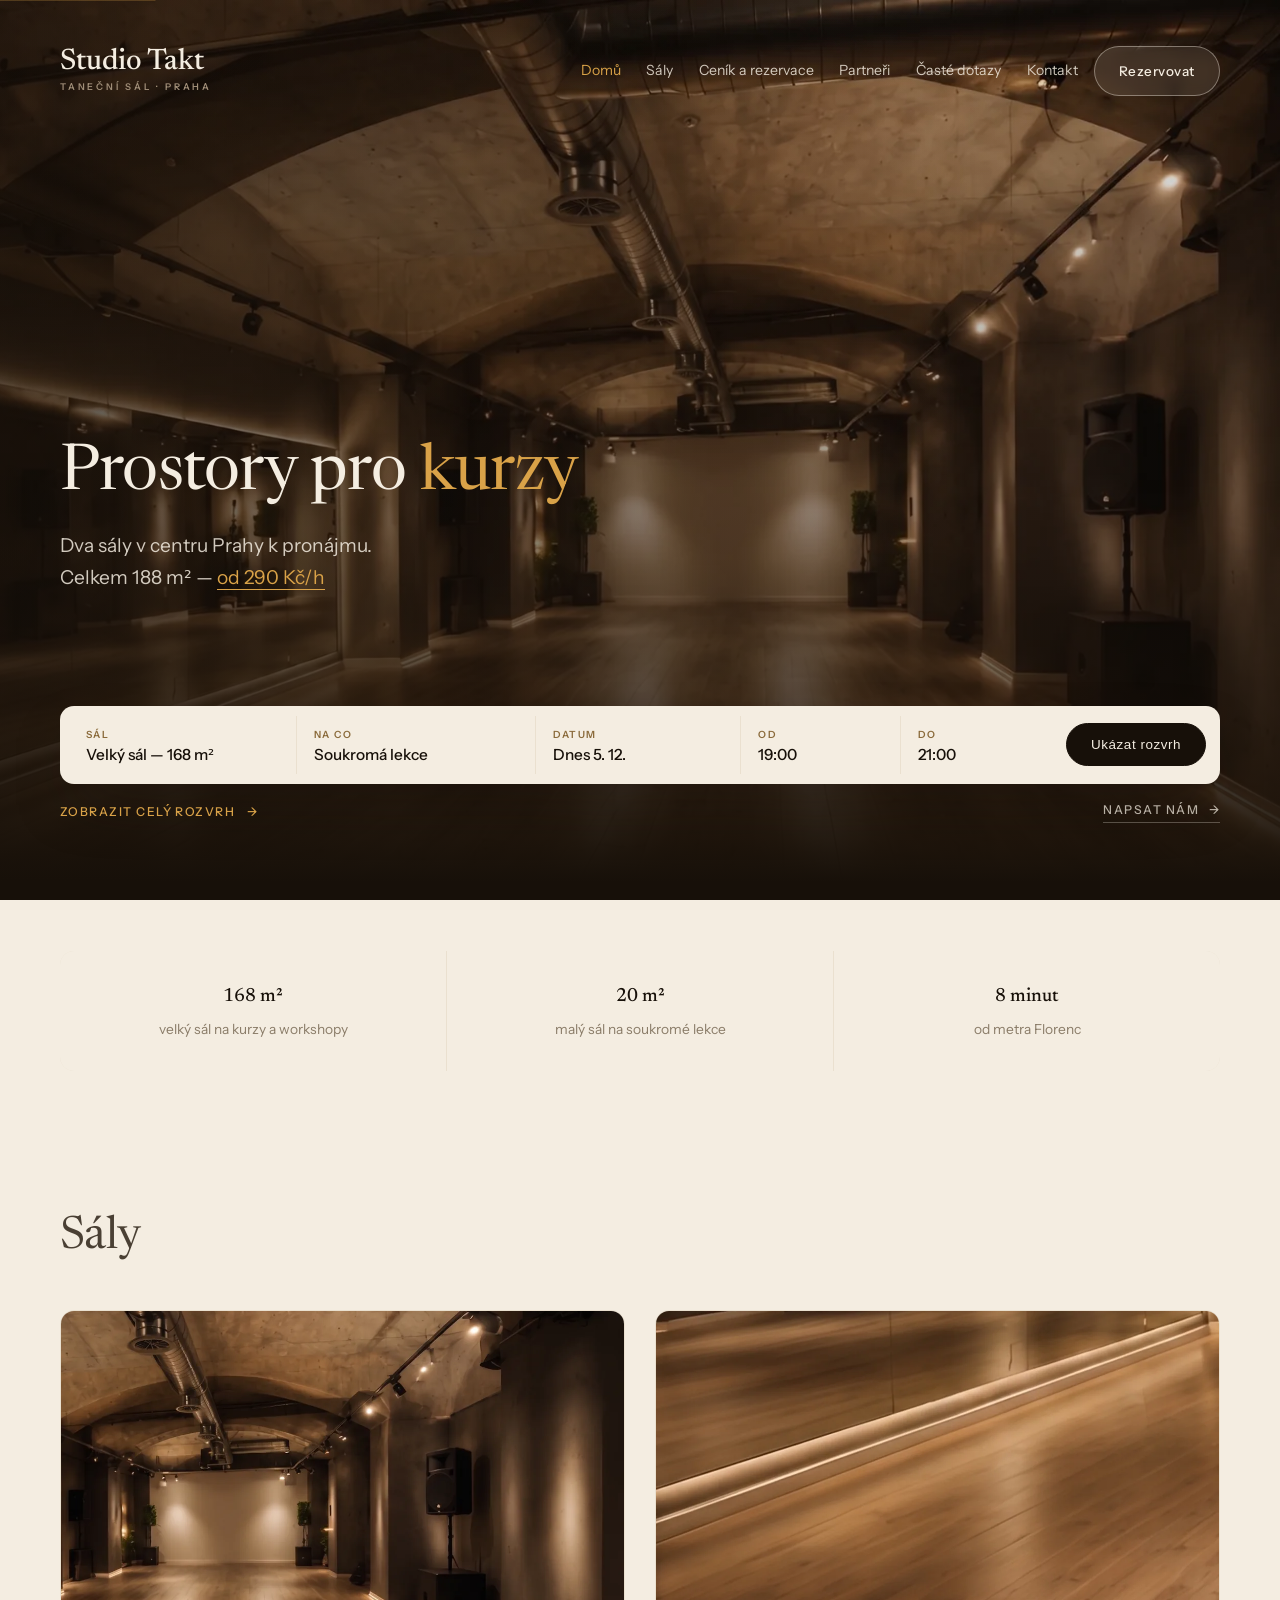
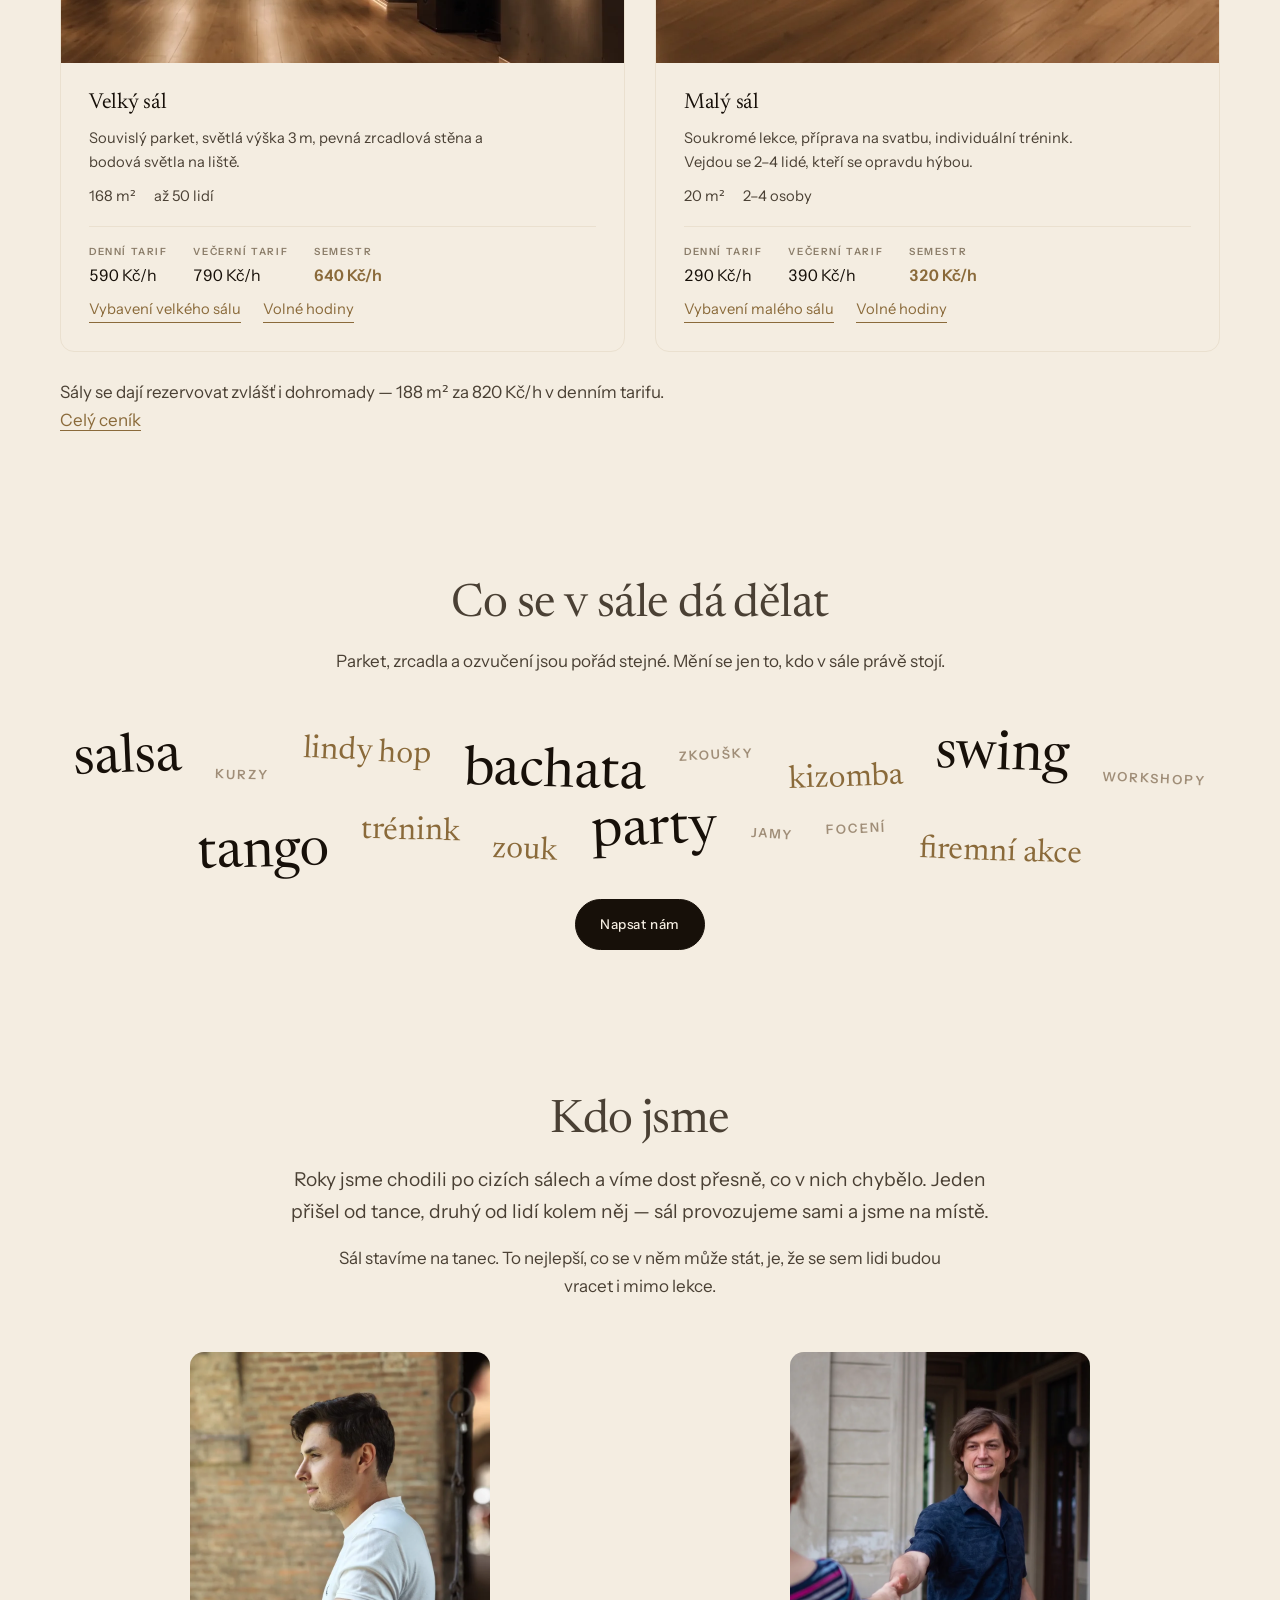
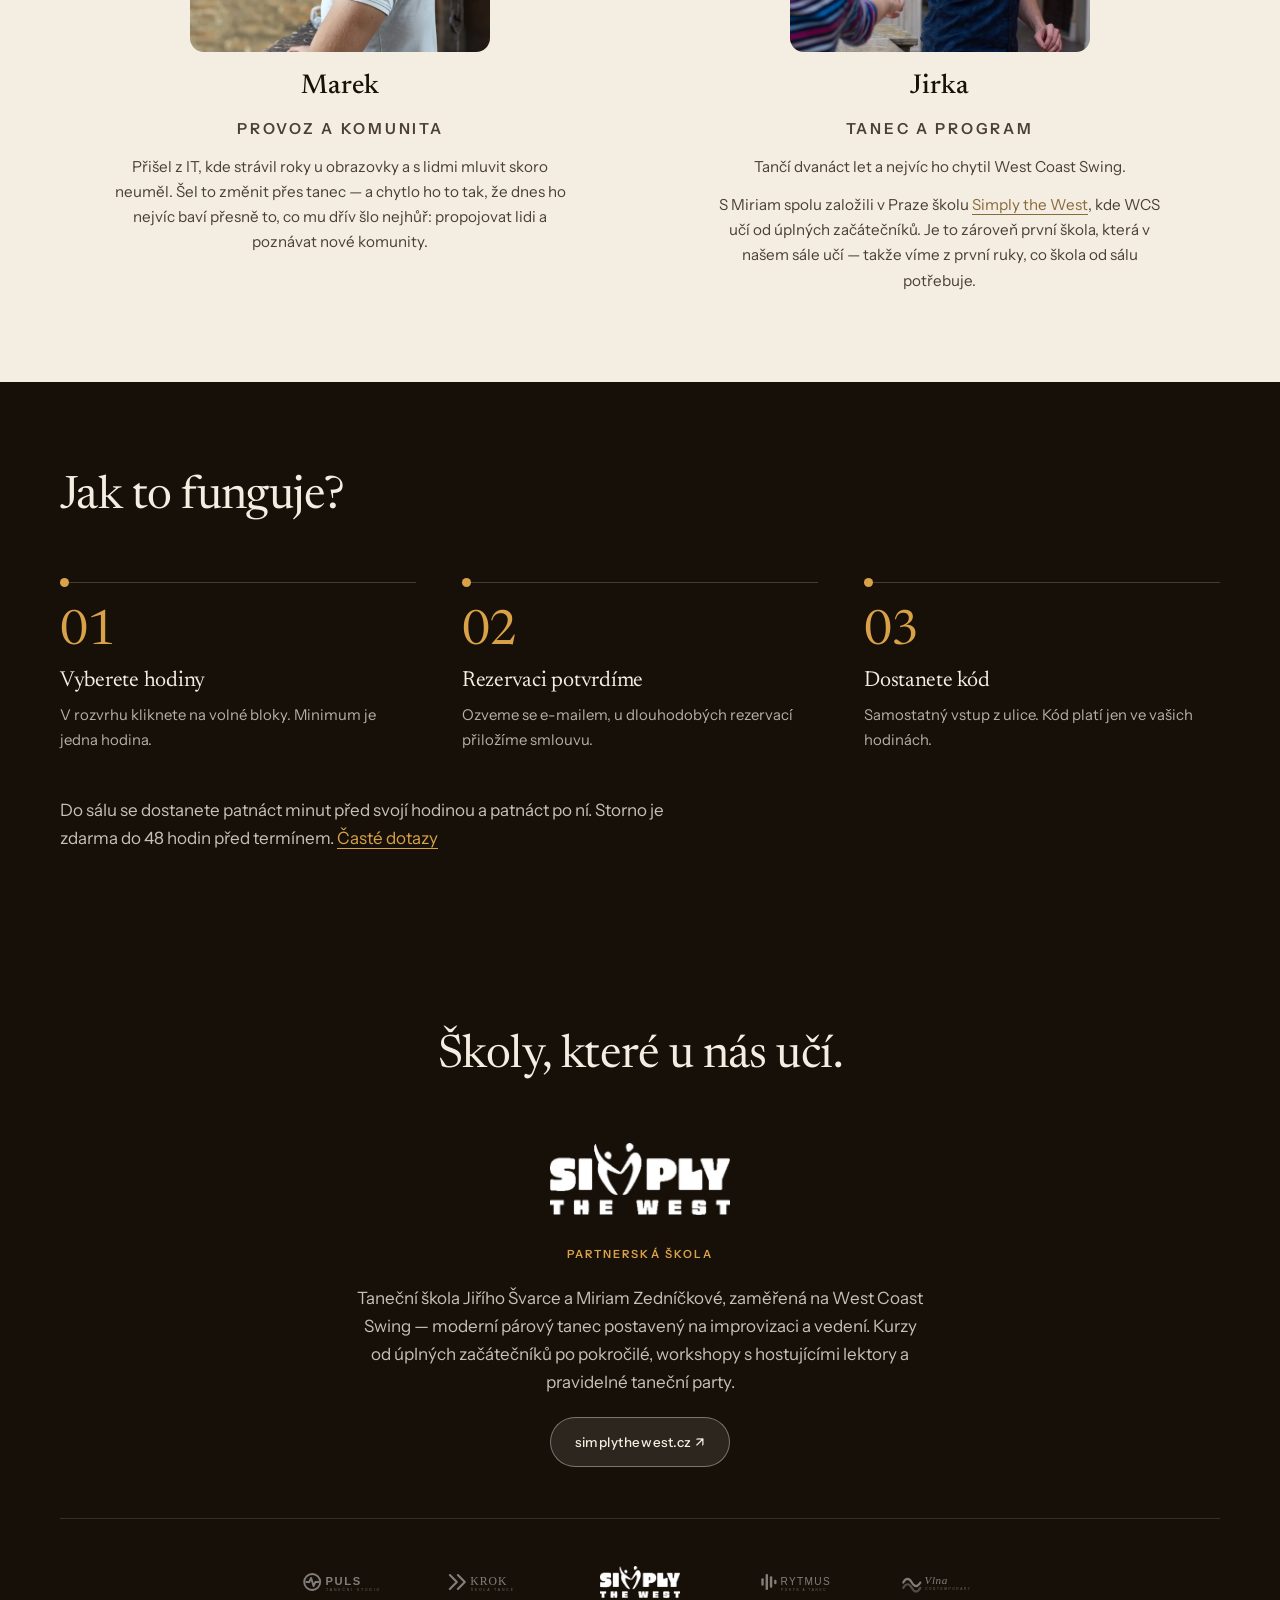
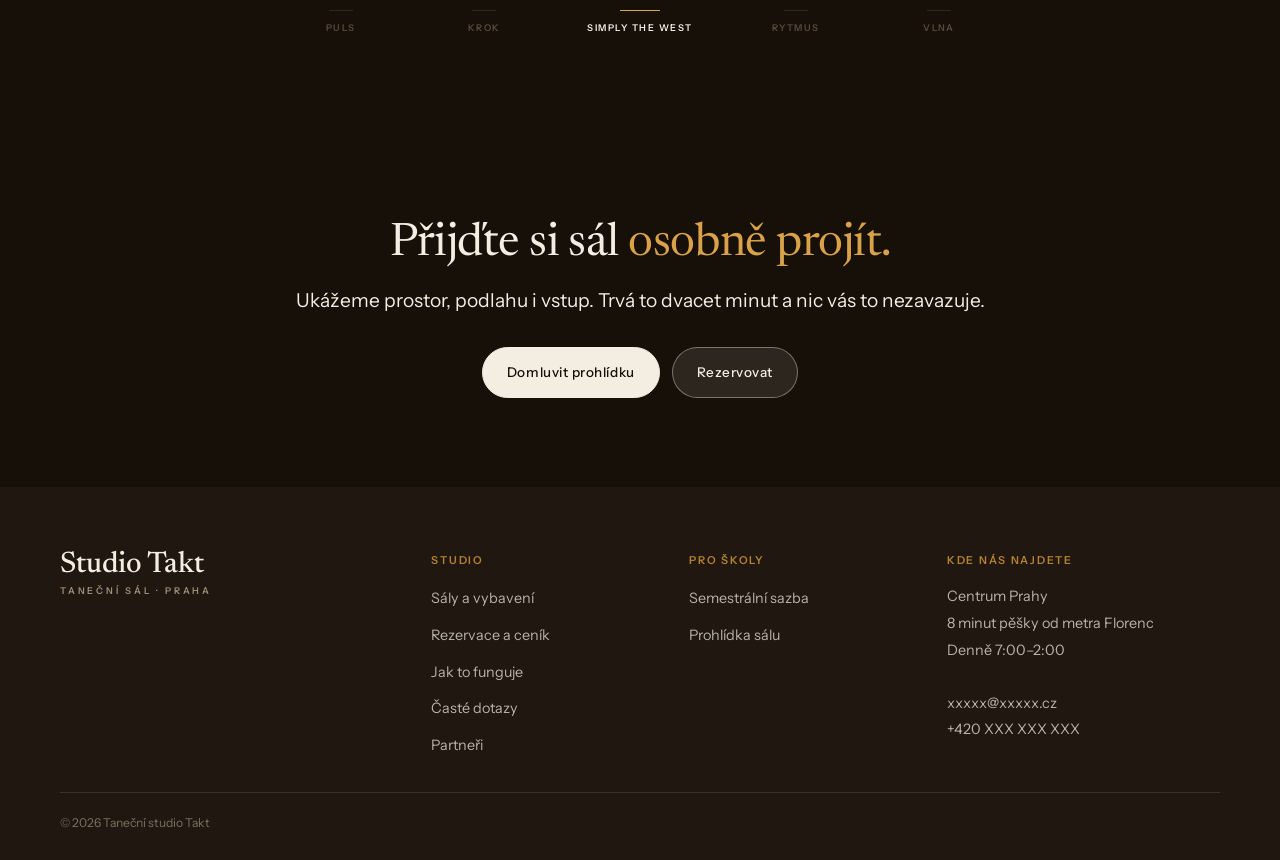
==== commit 6f9d1cbf: "Second design review: 168 m², floor-honest styles, reworked steps, one CTA vocabulary Areas: 168 m² " ====
--- a/index.html
+++ b/index.html
@@ -4,12 +4,12 @@
 <meta charset="utf-8">
 <meta name="viewport" content="width=device-width, initial-scale=1">
 <title>Taneční studio Takt — taneční sál k pronájmu v Praze</title>
-<meta name="description" content="Taneční sál 122 m² k pronájmu po hodinách v centru Prahy. Parket, zrcadla, ozvučení. Prostory pro taneční školy a lektory, individuální trénink, focení i firemní akce.">
+<meta name="description" content="Taneční sál 168 m² k pronájmu po hodinách v centru Prahy. Parket, zrcadla, ozvučení. Prostory pro taneční školy a lektory, individuální trénink, focení i firemní akce.">
 <meta name="theme-color" content="#171009">
 <link rel="canonical" href="https://studiotakt.cz/">
 <meta property="og:site_name" content="Taneční studio Takt">
 <meta property="og:title" content="Taneční studio Takt — taneční sál k pronájmu v Praze">
-<meta property="og:description" content="Taneční sál 122 m² k pronájmu po hodinách v centru Prahy. Parket, zrcadla, ozvučení. Prostory pro taneční školy a lektory, individuální trénink, focení i firemní akce.">
+<meta property="og:description" content="Taneční sál 168 m² k pronájmu po hodinách v centru Prahy. Parket, zrcadla, ozvučení. Prostory pro taneční školy a lektory, individuální trénink, focení i firemní akce.">
 <meta property="og:url" content="https://studiotakt.cz/">
 <meta property="og:type" content="website">
 <meta property="og:locale" content="cs_CZ">
@@ -19,7 +19,7 @@
 <meta property="og:image:alt" content="Velký sál Tanečního studia Takt — dřevěný parket a bodová světla">
 <meta name="twitter:card" content="summary_large_image">
 <meta name="twitter:title" content="Taneční studio Takt — taneční sál k pronájmu v Praze">
-<meta name="twitter:description" content="Taneční sál 122 m² k pronájmu po hodinách v centru Prahy. Parket, zrcadla, ozvučení. Prostory pro taneční školy a lektory, individuální trénink, focení i firemní akce.">
+<meta name="twitter:description" content="Taneční sál 168 m² k pronájmu po hodinách v centru Prahy. Parket, zrcadla, ozvučení. Prostory pro taneční školy a lektory, individuální trénink, focení i firemní akce.">
 <meta name="twitter:image" content="https://studiotakt.cz/assets/img/og.jpg">
 <link rel="icon" href="data:image/svg+xml,%3Csvg xmlns=%22http://www.w3.org/2000/svg%22 viewBox=%220 0 32 32%22%3E%3Crect width=%2232%22 height=%2232%22 rx=%227%22 fill=%22%23171009%22/%3E%3Ctext x=%2216%22 y=%2223%22 font-family=%22Georgia,serif%22 font-size=%2219%22 fill=%22%23d9a248%22 text-anchor=%22middle%22%3ET%3C/text%3E%3C/svg%3E">
 <link rel="preconnect" href="https://fonts.googleapis.com">
@@ -37,7 +37,7 @@
   "name": "Taneční studio Takt",
   "url": "https://studiotakt.cz/",
   "image": "https://studiotakt.cz/assets/img/og.jpg",
-  "description": "Taneční sál 122 m² k pronájmu po hodinách v centru Prahy. Parket, zrcadla, ozvučení. Prostory pro taneční školy a lektory, individuální trénink, focení i firemní akce.",
+  "description": "Taneční sál 168 m² k pronájmu po hodinách v centru Prahy. Parket, zrcadla, ozvučení. Prostory pro taneční školy a lektory, individuální trénink, focení i firemní akce.",
   "inLanguage": "cs",
   "address": {
     "@type": "PostalAddress",
@@ -119,7 +119,7 @@
           "@type": "City",
           "name": "Praha"
         },
-        "description": "122 m², kapacita až 50 lidí"
+        "description": "168 m², kapacita až 50 lidí"
       },
       "priceSpecification": {
         "@type": "UnitPriceSpecification",
@@ -173,7 +173,7 @@
           "@type": "City",
           "name": "Praha"
         },
-        "description": "142 m²"
+        "description": "188 m²"
       },
       "priceSpecification": {
         "@type": "UnitPriceSpecification",
@@ -216,7 +216,7 @@
           <span>Taneční sál · Praha</span>
         </a>
         <div class="top__acts">
-          <a class="btn btn--gl" href="rezervace.html">Rezervovat</a>
+          <a class="btn btn--gl top__cta" href="rezervace.html">Rezervovat</a>
           <button class="burger" type="button" data-menu aria-expanded="false" aria-controls="menu" aria-label="Otevřít menu">
             <svg width="18" height="14" viewBox="0 0 18 14" fill="none" aria-hidden="true"><path d="M1 1h16M1 7h16M1 13h16" stroke="currentColor" stroke-width="1.7" stroke-linecap="round"/></svg>
           </button>
@@ -245,8 +245,9 @@
   <div class="wrap hero__in">
     <h1 class="d h1">Prostory pro <span class="rot" data-rot><span class="rot__w" data-rot-word>tanec</span></span></h1>
     <p class="lede hero__lede">
-      Dva sály v centru Prahy k pronájmu. Celkem 180 m² —
-      <a class="tlink" href="rezervace.html#cenik">od 290 Kč za hodinu</a>.
+      Dva sály v centru Prahy k pronájmu.
+      <span class="hero__lede-b">Celkem 188 m² —
+      <a class="tlink" href="rezervace.html#cenik">od 290 Kč/h</a></span>
     </p>
   </div>
 
@@ -260,9 +261,9 @@
     <label class="fld">
       <span>Sál</span>
       <select name="hall" data-f-hall>
-        <option value="velky">Velký sál — 122 m²</option>
+        <option value="velky">Velký sál — 168 m²</option>
         <option value="maly">Malý sál — 20 m²</option>
-        <option value="oba">Oba sály — 142 m²</option>
+        <option value="oba">Oba sály — 188 m²</option>
       </select>
     </label>
     <label class="fld">
@@ -298,13 +299,10 @@
   </form>
 
   <div class="peek">
-    <button class="peek__btn" type="button" data-peek aria-expanded="false" aria-controls="kalendar">
-      Zobrazit celý rozvrh <span aria-hidden="true">⌄</span>
-    </button>
-    <a class="peek__ask" href="kontakt.html">Chci individuální nabídku <span aria-hidden="true">→</span></a>
-  </div>
-  <div class="cal" id="kalendar" data-cal data-open="false">
-    <div class="cal__row" data-cal-row></div>
+    <a class="peek__btn" href="rezervace.html#hodiny">
+      Zobrazit celý rozvrh <span aria-hidden="true">→</span>
+    </a>
+    <a class="peek__ask" href="kontakt.html#dotaz">Napsat nám <span aria-hidden="true">→</span></a>
   </div>
 </section>
 
@@ -312,7 +310,7 @@
   <section class="band-tight">
     <div class="wrap">
       <ul class="feats">
-        <li class="feat"><b>122 m²</b><span>velký sál na kurzy a workshopy</span></li>
+        <li class="feat"><b>168 m²</b><span>velký sál na kurzy a workshopy</span></li>
         <li class="feat"><b>20 m²</b><span>malý sál na soukromé lekce</span></li>
         <li class="feat"><b>8 minut</b><span>od metra Florenc</span></li>
       </ul>
@@ -331,7 +329,7 @@
             <h3 class="d h3"><a href="prostory.html#velky">Velký sál</a></h3>
             <p>Souvislý parket, světlá výška 3 m, pevná zrcadlová stěna
                a bodová světla na liště.</p>
-            <p class="hall__mt"><span>122 m²</span><span>až 50 lidí</span><span>zrcadlová stěna</span></p>
+            <p class="hall__mt"><span>168 m²</span><span>až 50 lidí</span></p>
             <dl class="hall__pr">
               <div><dt>Denní tarif</dt><dd>590 Kč/h</dd></div>
               <div><dt>Večerní tarif</dt><dd>790 Kč/h</dd></div>
@@ -352,7 +350,7 @@
             <h3 class="d h3"><a href="prostory.html#maly">Malý sál</a></h3>
             <p>Soukromé lekce, příprava na svatbu, individuální trénink.
                Vejdou se 2–4 lidé, kteří se opravdu hýbou.</p>
-            <p class="hall__mt"><span>20 m²</span><span>2–4 osoby</span><span>pevné zrcadlo</span></p>
+            <p class="hall__mt"><span>20 m²</span><span>2–4 osoby</span></p>
             <dl class="hall__pr">
               <div><dt>Denní tarif</dt><dd>290 Kč/h</dd></div>
               <div><dt>Večerní tarif</dt><dd>390 Kč/h</dd></div>
@@ -366,7 +364,7 @@
         </article>
       </div>
       <p class="p" style="margin-top:26px">
-        Sály se dají rezervovat zvlášť i dohromady — 142 m² za 820 Kč/h v denním tarifu.
+        Sály se dají rezervovat zvlášť i dohromady — 188 m² za 820 Kč/h v denním tarifu.
         <a class="tlink" href="rezervace.html#cenik">Celý ceník</a>
       </p>
     </div>
@@ -388,19 +386,16 @@
         <li class="is-2" style="--r:-2deg;--y:12px;--d:1.8s">kizomba</li>
         <li class="is-1" style="--r:2deg;--y:-9px;--d:4s">swing</li>
         <li class="is-3" style="--r:2.5deg;--y:14px;--d:2.9s">workshopy</li>
-        <li class="is-2" style="--r:-3.5deg;--y:-6px;--d:.3s">hip hop</li>
         <li class="is-1" style="--r:-1.5deg;--y:11px;--d:3.6s">tango</li>
-        <li class="is-3" style="--r:1deg;--y:-12px;--d:1.4s">trénink</li>
+        <li class="is-2" style="--r:1deg;--y:-12px;--d:1.4s">trénink</li>
         <li class="is-2" style="--r:2.5deg;--y:7px;--d:4.4s">zouk</li>
         <li class="is-1" style="--r:-2deg;--y:-11px;--d:2.1s">party</li>
-        <li class="is-2" style="--r:-1deg;--y:13px;--d:.9s">balet</li>
         <li class="is-3" style="--r:3deg;--y:-8px;--d:3.9s">jamy</li>
-        <li class="is-2" style="--r:1.5deg;--y:6px;--d:2.6s">heels</li>
         <li class="is-3" style="--r:-2.5deg;--y:-13px;--d:1.6s">focení</li>
-        <li class="is-3" style="--r:2deg;--y:9px;--d:4.7s">firemní akce</li>
+        <li class="is-2" style="--r:2deg;--y:9px;--d:4.7s">firemní akce</li>
       </ul>
       <div class="acts">
-        <a class="btn" href="kontakt.html">Mám zájem</a>
+        <a class="btn" href="kontakt.html#dotaz">Napsat nám</a>
       </div>
     </div>
   </section>
@@ -458,12 +453,24 @@
   <section id="jak" class="night">
     <div class="wrap">
       <h2 class="d h2">Jak to funguje?</h2>
-      <ol class="steps">
-        <li class="step"><b>01</b><div><h3 class="d h3">Vyberete hodiny</h3><p>V rozvrhu kliknete na volné bloky. Minimum je jedna hodina.</p></div></li>
-        <li class="step"><b>02</b><div><h3 class="d h3">Rezervaci potvrdíme</h3><p>Ozveme se e-mailem, u dlouhodobých rezervací přiložíme smlouvu.</p></div></li>
-        <li class="step"><b>03</b><div><h3 class="d h3">Dostanete kód</h3><p>Samostatný vstup z ulice. Kód platí jen ve vašich hodinách.</p></div></li>
+      <ol class="flow">
+        <li class="flow__s">
+          <span class="flow__n">01</span>
+          <h3 class="d h3">Vyberete hodiny</h3>
+          <p>V rozvrhu kliknete na volné bloky. Minimum je jedna hodina.</p>
+        </li>
+        <li class="flow__s">
+          <span class="flow__n">02</span>
+          <h3 class="d h3">Rezervaci potvrdíme</h3>
+          <p>Ozveme se e-mailem, u dlouhodobých rezervací přiložíme smlouvu.</p>
+        </li>
+        <li class="flow__s">
+          <span class="flow__n">03</span>
+          <h3 class="d h3">Dostanete kód</h3>
+          <p>Samostatný vstup z ulice. Kód platí jen ve vašich hodinách.</p>
+        </li>
       </ol>
-      <p class="p" style="margin-top:24px">
+      <p class="p" style="margin-top:clamp(32px,3.4vw,48px)">
         Do sálu se dostanete patnáct minut před svojí hodinou a patnáct po ní.
         Storno je zdarma do 48 hodin před termínem.
         <a class="tlink" href="faq.html">Časté dotazy</a>
@@ -514,8 +521,8 @@
         a nic vás to nezavazuje.
       </p>
       <div class="acts">
-        <a class="btn btn--l" href="rezervace.html">Rezervovat hodiny</a>
-        <a class="btn btn--gl" href="kontakt.html">Domluvit prohlídku</a>
+        <a class="btn btn--l" href="kontakt.html#dotaz">Domluvit prohlídku</a>
+        <a class="btn btn--gl" href="rezervace.html">Rezervovat</a>
       </div>
     </div>
   </section>
--- a/assets/css/takt.css
+++ b/assets/css/takt.css
@@ -136,6 +136,7 @@
 .hero .h1 { color: var(--cream); max-width: 20ch; }
 .hero .h1 em { color: var(--tung); }
 .hero__lede { margin-top: 22px; color: rgba(244,237,225,.84); max-width: 50ch; }
+.hero__lede-b { display: block; }
 
 /* the signature: a floating availability bar, warm-white on the photograph */
 .finder {
@@ -205,8 +206,8 @@
   color: var(--tung); cursor: pointer;
 }
 .peek__btn:hover { color: var(--cream); }
-.peek__btn span { display: inline-block; margin-left: 8px; transition: transform .4s var(--ease); }
-.peek__btn[aria-expanded="true"] span { transform: rotate(180deg); }
+.peek__btn span { display: inline-block; margin-left: 8px; transition: transform .3s var(--ease); }
+.peek__btn:hover span { transform: translateX(3px); }
 .peek__ask {
   /* pushed to the far edge only when both fit on one line; wrapped it should
      sit under the other link, not float off to the right */
@@ -222,28 +223,6 @@
 .peek__ask span { display: inline-block; margin-left: 6px; transition: transform .3s var(--ease); }
 .peek__ask:hover span { transform: translateX(3px); }
 
-.cal {
-  position: relative; z-index: 2;
-  display: none;
-  width: min(100% - var(--gut)*2, 1200px);
-  margin: 12px auto 0;
-  padding: 8px;
-  border-radius: var(--r);
-  background: var(--cream);
-}
-.cal[data-open="true"] { display: block; }
-.cal__row { display: grid; grid-template-columns: repeat(7, 1fr); gap: 1px; }
-.cal__d {
-  display: grid; gap: 5px; justify-items: center;
-  padding: 16px 4px; border: 0; background: none; font: inherit; cursor: pointer;
-  border-radius: 8px;
-  transition: background .35s var(--ease);
-}
-.cal__d:hover, .cal__d:focus-visible { background: var(--cream2); outline: none; }
-.cal__dn { font-size: .58rem; font-weight: 600; letter-spacing: .14em; text-transform: uppercase; color: #8a7c68; }
-.cal__dd { font-family: var(--ff-d); font-size: 1.45rem; line-height: 1; color: var(--night); }
-.cal__h { font-size: .68rem; color: var(--tung-ink); white-space: nowrap; }
-.cal__h[data-full="true"] { color: #a89a86; }
 
 /* trust row on cream */
 .feats { display: grid; gap: 1px; background: var(--cream2); border-radius: var(--r); overflow: hidden; }
@@ -327,21 +306,6 @@
 
 
 /* steps */
-.steps { display: grid; gap: clamp(18px,2.4vw,30px); margin-top: clamp(30px,4vw,48px); }
-@media (min-width: 660px)  { .steps { grid-template-columns: repeat(2, 1fr); } }
-@media (min-width: 1020px) { .steps { grid-template-columns: repeat(4, 1fr); } }
-.step {
-  display: grid; grid-template-columns: auto 1fr; align-items: start; gap: 4px 14px;
-  padding: 20px 20px; border-radius: var(--r);
-  background: rgba(244,237,225,.06); border: 1px solid rgba(244,237,225,.12);
-}
-.step b { font-family: var(--ff-d); font-size: 1.5rem; line-height: 1.05; color: var(--tung); }
-.step p { margin-top: 6px; font-size: .88rem; color: rgba(244,237,225,.72); }
-/* without a number the card is just a heading and a line — centre it */
-.steps--mid .step { grid-template-columns: 1fr; justify-items: center; text-align: center; gap: 0; padding: 24px 20px; }
-.steps--mid .step p { max-width: 30ch; }
-/* one column of wide cards reads better on a phone than four short ones */
-@media (max-width: 659px) { .steps { gap: 12px; } .step { padding: 16px 18px; } }
 
 /* partners */
 /* what the sál is used for, as a ruled index */
@@ -642,6 +606,9 @@
 .seq--lg { font-size: clamp(1.05rem, 1.4vw, 1.35rem); letter-spacing: .1em; margin-bottom: 20px; }
 .tlink { color: var(--tung-ink); border-bottom: 1px solid currentColor; }
 .night .tlink { color: var(--tung); }
+/* the hero sits on a photograph, so it needs the light accent too */
+.hero .tlink { color: var(--tung); }
+.hero .tlink:hover { color: var(--cream); }
 
 
 /* contact cards */
@@ -832,7 +799,7 @@
 
   /* --- legibility: nothing uppercase drops below 12px ---------------------- */
   .tag, .fld > span, .field > span, .route dt, .facts dt, .person__rl,
-  .f h3, .total__k, .pslide__facts dt, .cal__dn, .grid__day, .slot__lbl,
+  .f h3, .total__k, .pslide__facts dt, .grid__day, .slot__lbl,
   .receipt__hd .tag, .picker__pr, .hall__pr dt { font-size: .75rem; letter-spacing: .14em; }
 
   /* the room links are navigation, not words inside a sentence — they get a
@@ -844,9 +811,6 @@
   .mk span { font-size: .72rem; letter-spacing: .2em; }
   /* the sticky bar is 13% of the screen; the strapline is the part of it
      that carries no information once you are already on the site */
-  .top--solid .mk span { display: none; }
-  .grid__hr, .cal__h { font-size: .74rem; }
-  .cal__dd { font-size: 1.3rem; }
   .cell__tag, .legend li, .hall__mt, .field small, .route dd small { font-size: .8rem; }
   .line__m, .f__base, .fresult { font-size: .82rem; }
 
@@ -971,7 +935,6 @@
     background: var(--night);
     border-bottom: 1px solid rgba(244,237,225,.12);
   }
-  .hero > .top .mk span, .top--solid .mk span { display: none; }
   .hero > .top .mk b, .top--solid .mk b { font-size: 1.45rem; }
   .hero > .top .top__in, .top--solid .top__in { gap: 4px 12px; }
   .hero > .top .btn, .top--solid .btn { padding: 11px 18px; font-size: .8rem; }
@@ -1000,15 +963,21 @@
   .grid__day[data-today="true"], .grid__hall[data-today="true"] { background: #f3e7d3; }
 
 
+  /* the glyph alone — no box, no outline */
   .burger {
     display: grid; place-items: center;
     width: 44px; height: 44px; flex: 0 0 auto;
-    padding: 0; border: 1px solid rgba(244,237,225,.32); border-radius: 11px;
-    background: rgba(244,237,225,.08); color: var(--cream);
+    padding: 0; border: 0; border-radius: 0;
+    background: none; color: var(--cream);
     cursor: pointer;
-    transition: background .2s var(--ease), border-color .2s var(--ease);
-  }
-  .burger:hover, .burger[aria-expanded="true"] { background: var(--cream); border-color: var(--cream); color: var(--night); }
+    transition: color .2s var(--ease), opacity .2s var(--ease);
+  }
+  .burger:hover, .burger[aria-expanded="true"] { color: var(--tung); background: none; }
+  .burger:active { opacity: .6; }
+
+  /* the menu already leads with Rezervovat, so the bar does not need it —
+     and without it the mark keeps its second line */
+  .top__cta { display: none; }
 
   .top .menu {
     position: fixed; top: 0; right: 0; bottom: 0; z-index: 60;
@@ -1228,3 +1197,29 @@
 .night .qa__i::before, .night .qa__i::after { background: var(--tung); }
 .night .qa__a p { color: rgba(244,237,225,.8); }
 .night .qa__a a { color: var(--tung); border-bottom-color: rgba(217,162,72,.4); }
+
+/* ==========================================================================
+   Jak to funguje — three steps as a sequence, not three boxes. A hairline per
+   step with a dot sitting on it reads as progress across the row; the numeral
+   carries the weight so the cards are not needed to hold anything together.
+   ========================================================================== */
+.flow { display: grid; gap: clamp(30px, 3.6vw, 54px); margin-top: clamp(36px, 4.6vw, 64px); }
+@media (min-width: 760px) { .flow { grid-template-columns: repeat(3, 1fr); } }
+.flow__s { position: relative; padding-top: 26px; border-top: 1px solid var(--cream2); }
+.flow__s::before {
+  content: ""; position: absolute; top: -5px; left: 0;
+  width: 9px; height: 9px; border-radius: 50%; background: var(--tung-ink);
+}
+.flow__n {
+  display: block; font-family: var(--ff-d); font-weight: 400;
+  font-size: clamp(2.3rem, 3.8vw, 3.2rem); line-height: 1;
+  letter-spacing: -.02em; color: var(--tung-ink);
+}
+.flow__s h3 { margin-top: 12px; color: var(--night); }
+.flow__s p { margin-top: 8px; font-size: .93rem; color: var(--body); max-width: 36ch; }
+
+.night .flow__s { border-top-color: rgba(244,237,225,.2); }
+.night .flow__s::before { background: var(--tung); }
+.night .flow__n { color: var(--tung); }
+.night .flow__s h3 { color: var(--cream); }
+.night .flow__s p { color: rgba(244,237,225,.72); }
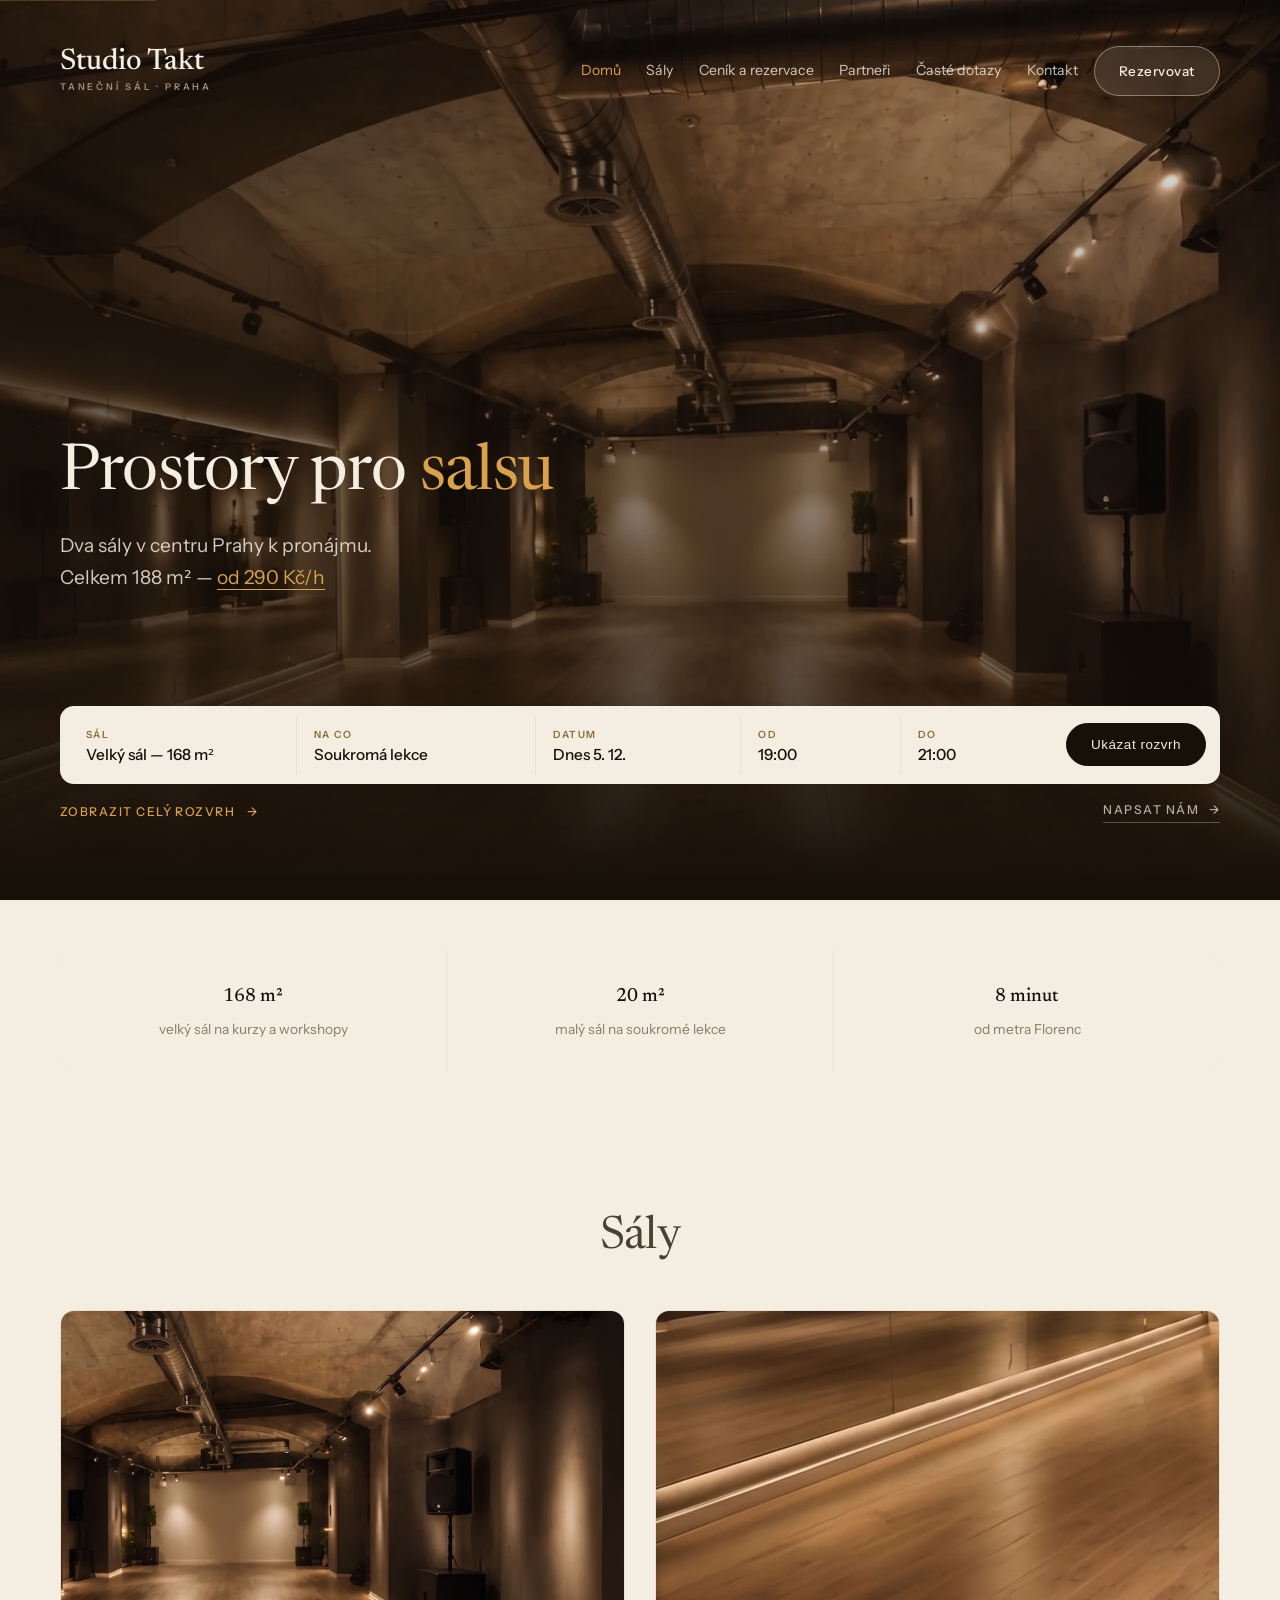
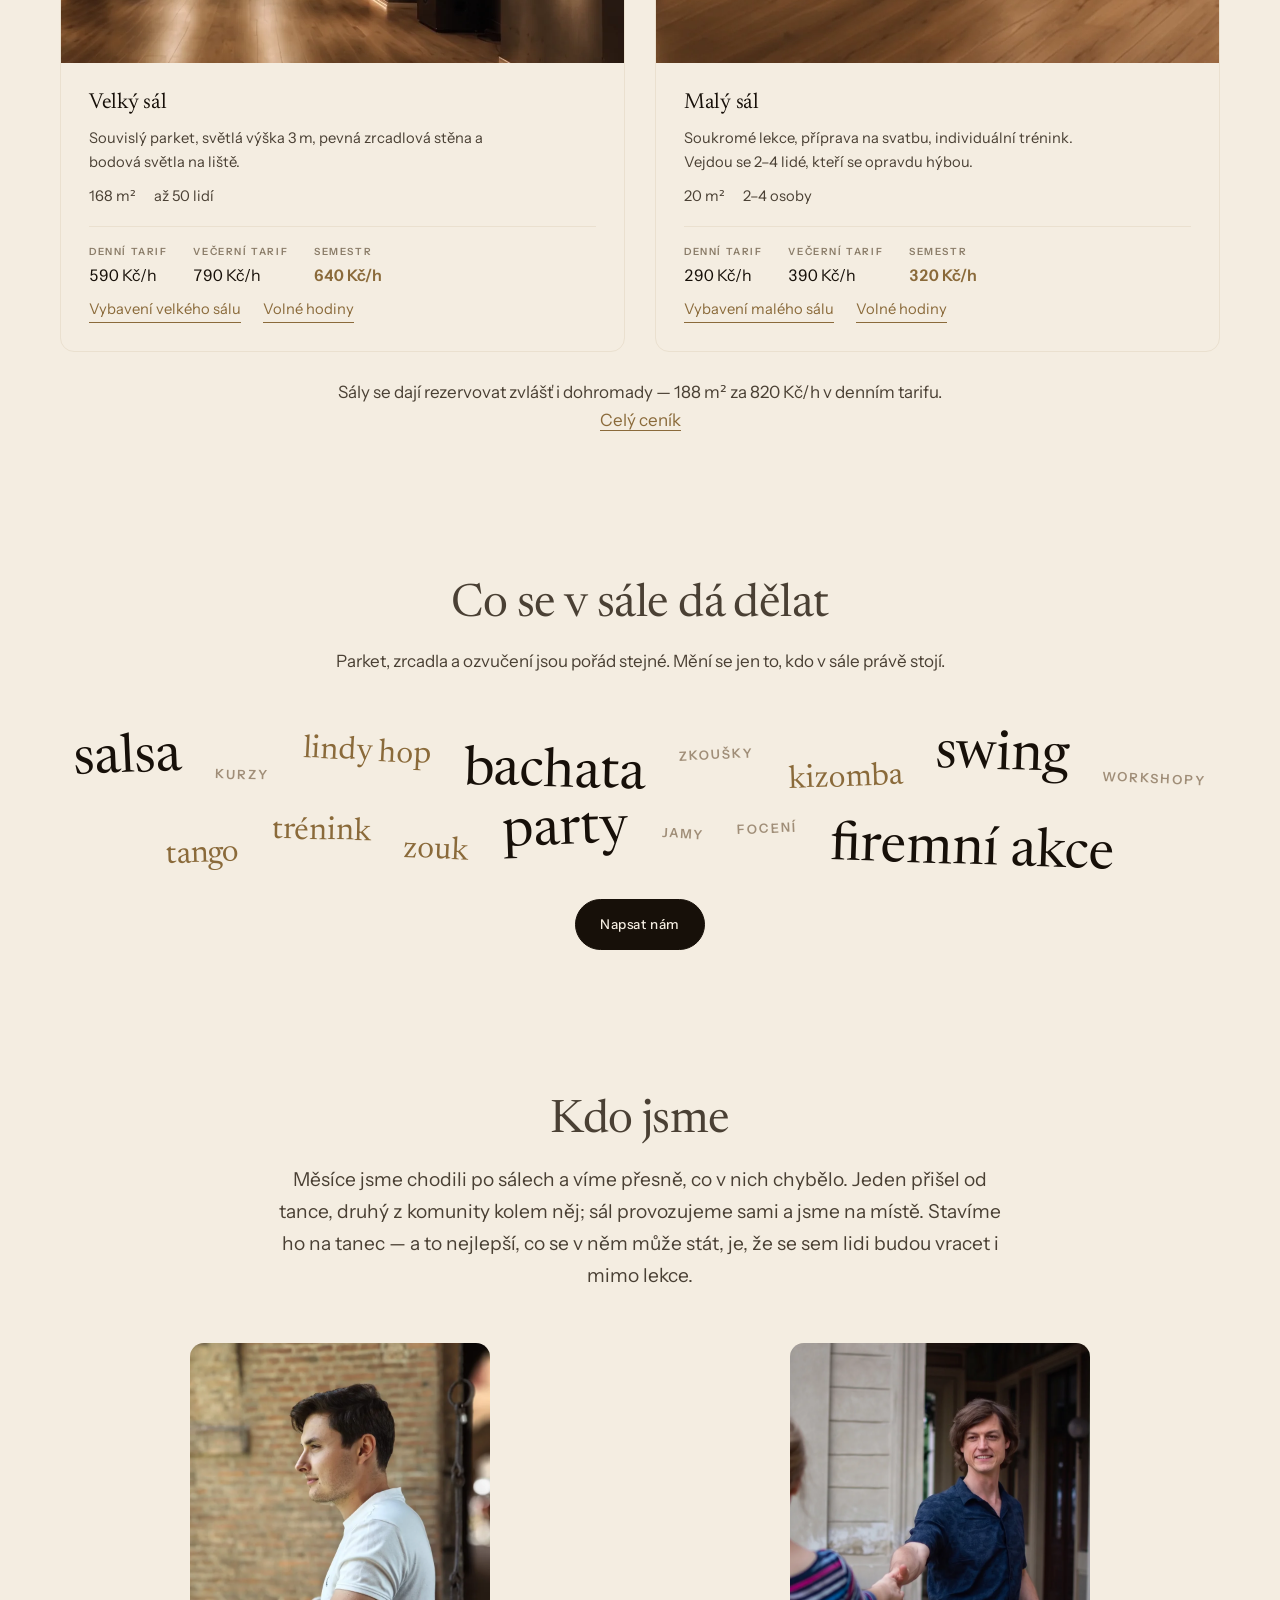
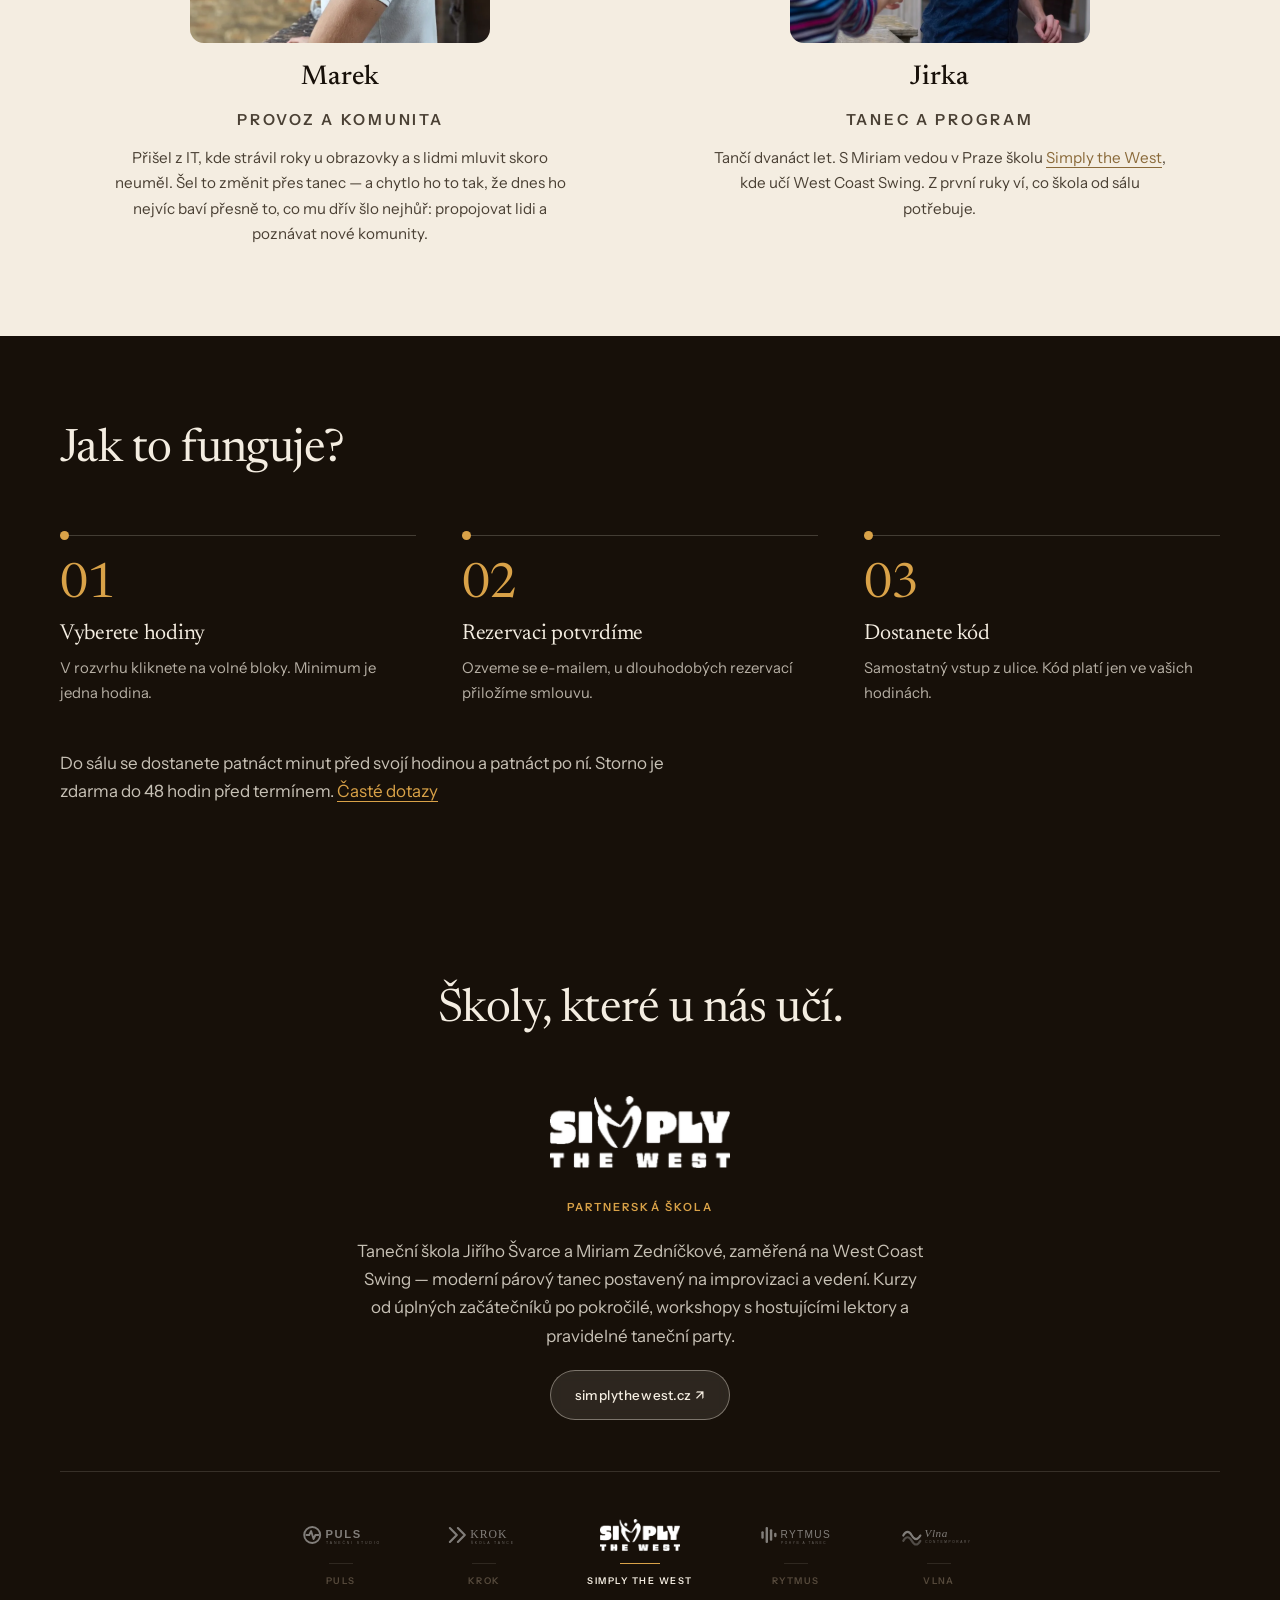
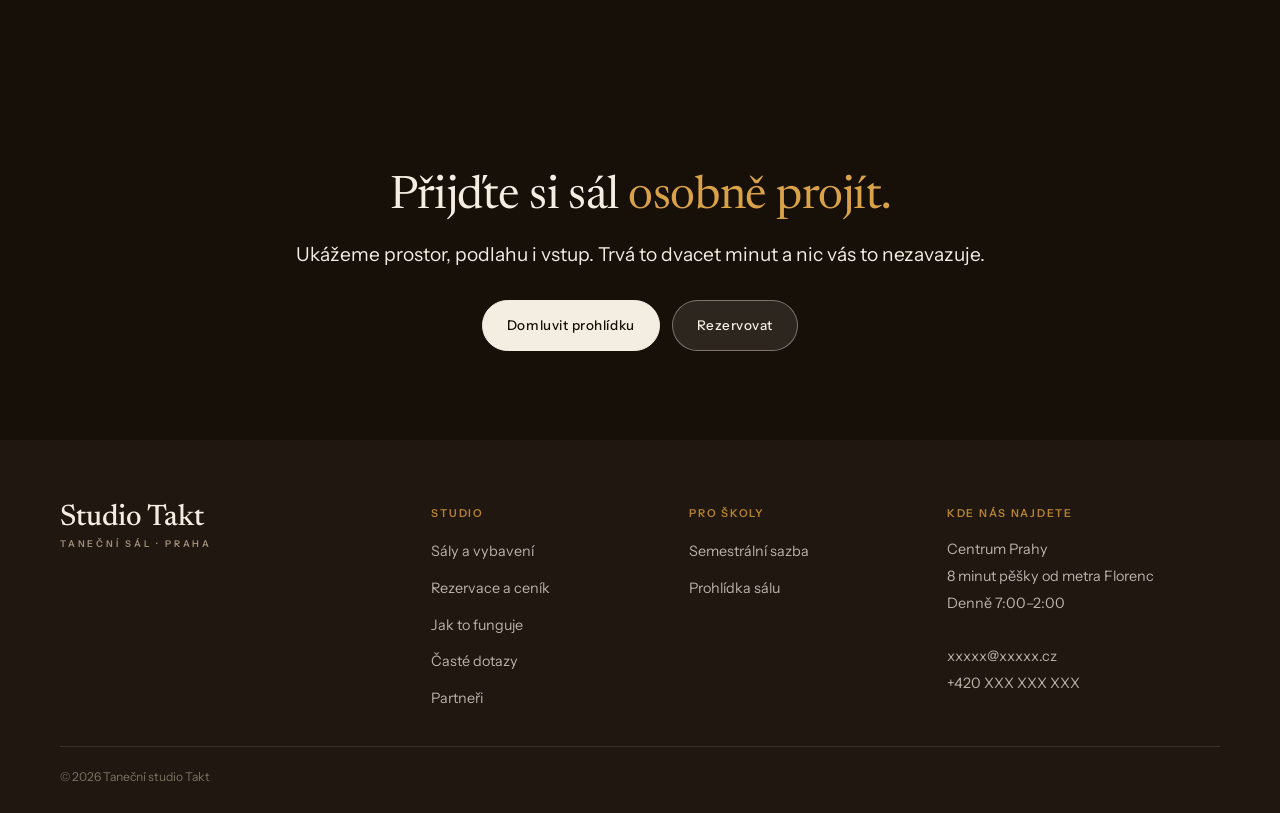
==== commit 0aa4f978: "Third design review: merge the Kdo jsme paragraphs, centre Sály, retier the scatter Kdo jsme is one " ====
--- a/index.html
+++ b/index.html
@@ -386,13 +386,13 @@
         <li class="is-2" style="--r:-2deg;--y:12px;--d:1.8s">kizomba</li>
         <li class="is-1" style="--r:2deg;--y:-9px;--d:4s">swing</li>
         <li class="is-3" style="--r:2.5deg;--y:14px;--d:2.9s">workshopy</li>
-        <li class="is-1" style="--r:-1.5deg;--y:11px;--d:3.6s">tango</li>
+        <li class="is-2" style="--r:-1.5deg;--y:11px;--d:3.6s">tango</li>
         <li class="is-2" style="--r:1deg;--y:-12px;--d:1.4s">trénink</li>
         <li class="is-2" style="--r:2.5deg;--y:7px;--d:4.4s">zouk</li>
         <li class="is-1" style="--r:-2deg;--y:-11px;--d:2.1s">party</li>
         <li class="is-3" style="--r:3deg;--y:-8px;--d:3.9s">jamy</li>
         <li class="is-3" style="--r:-2.5deg;--y:-13px;--d:1.6s">focení</li>
-        <li class="is-2" style="--r:2deg;--y:9px;--d:4.7s">firemní akce</li>
+        <li class="is-1" style="--r:2deg;--y:9px;--d:4.7s">firemní akce</li>
       </ul>
       <div class="acts">
         <a class="btn" href="kontakt.html#dotaz">Napsat nám</a>
@@ -404,14 +404,10 @@
     <div class="wrap">
       <h2 class="d h2">Kdo jsme</h2>
       <p class="lede" style="margin-top:18px">
-        Roky jsme chodili po cizích sálech a víme dost přesně, co v nich
-        chybělo. Jeden přišel od tance, druhý od lidí kolem něj — sál
-        provozujeme sami a jsme na místě.
-      </p>
-
-      <p class="p" style="margin-top:16px">
-        Sál stavíme na tanec. To nejlepší, co se v něm může stát, je, že se
-        sem lidi budou vracet i mimo lekce.
+        Měsíce jsme chodili po sálech a víme přesně, co v nich chybělo. Jeden
+        přišel od tance, druhý z komunity kolem něj; sál provozujeme sami
+        a jsme na místě. Stavíme ho na tanec — a to nejlepší, co se v něm
+        může stát, je, že se sem lidi budou vracet i mimo lekce.
       </p>
 
       <div class="team">
@@ -437,13 +433,9 @@
           <h3 class="person__nm">Jirka</h3>
           <p class="person__rl">Tanec a program</p>
           <p>
-            Tančí dvanáct let a nejvíc ho chytil West Coast Swing.
-          </p>
-          <p>
-            S Miriam spolu založili v Praze školu
-            <a class="tlink" href="partneri.html">Simply the West</a>, kde WCS učí
-            od úplných začátečníků. Je to zároveň první škola, která v našem
-            sále učí — takže víme z první ruky, co škola od sálu potřebuje.
+            Tančí dvanáct let. S Miriam vedou v Praze školu
+            <a class="tlink" href="partneri.html">Simply the West</a>, kde učí
+            West Coast Swing. Z první ruky ví, co škola od sálu potřebuje.
           </p>
         </article>
       </div>
--- a/assets/css/takt.css
+++ b/assets/css/takt.css
@@ -1223,3 +1223,9 @@
 .night .flow__n { color: var(--tung); }
 .night .flow__s h3 { color: var(--cream); }
 .night .flow__s p { color: rgba(244,237,225,.72); }
+
+/* the halls section centres its own heading and its closing line; the cards
+   between them keep their left-aligned copy */
+#saly > .wrap > .h2,
+#saly > .wrap > .p { text-align: center; }
+#saly > .wrap > .p { margin-inline: auto; }
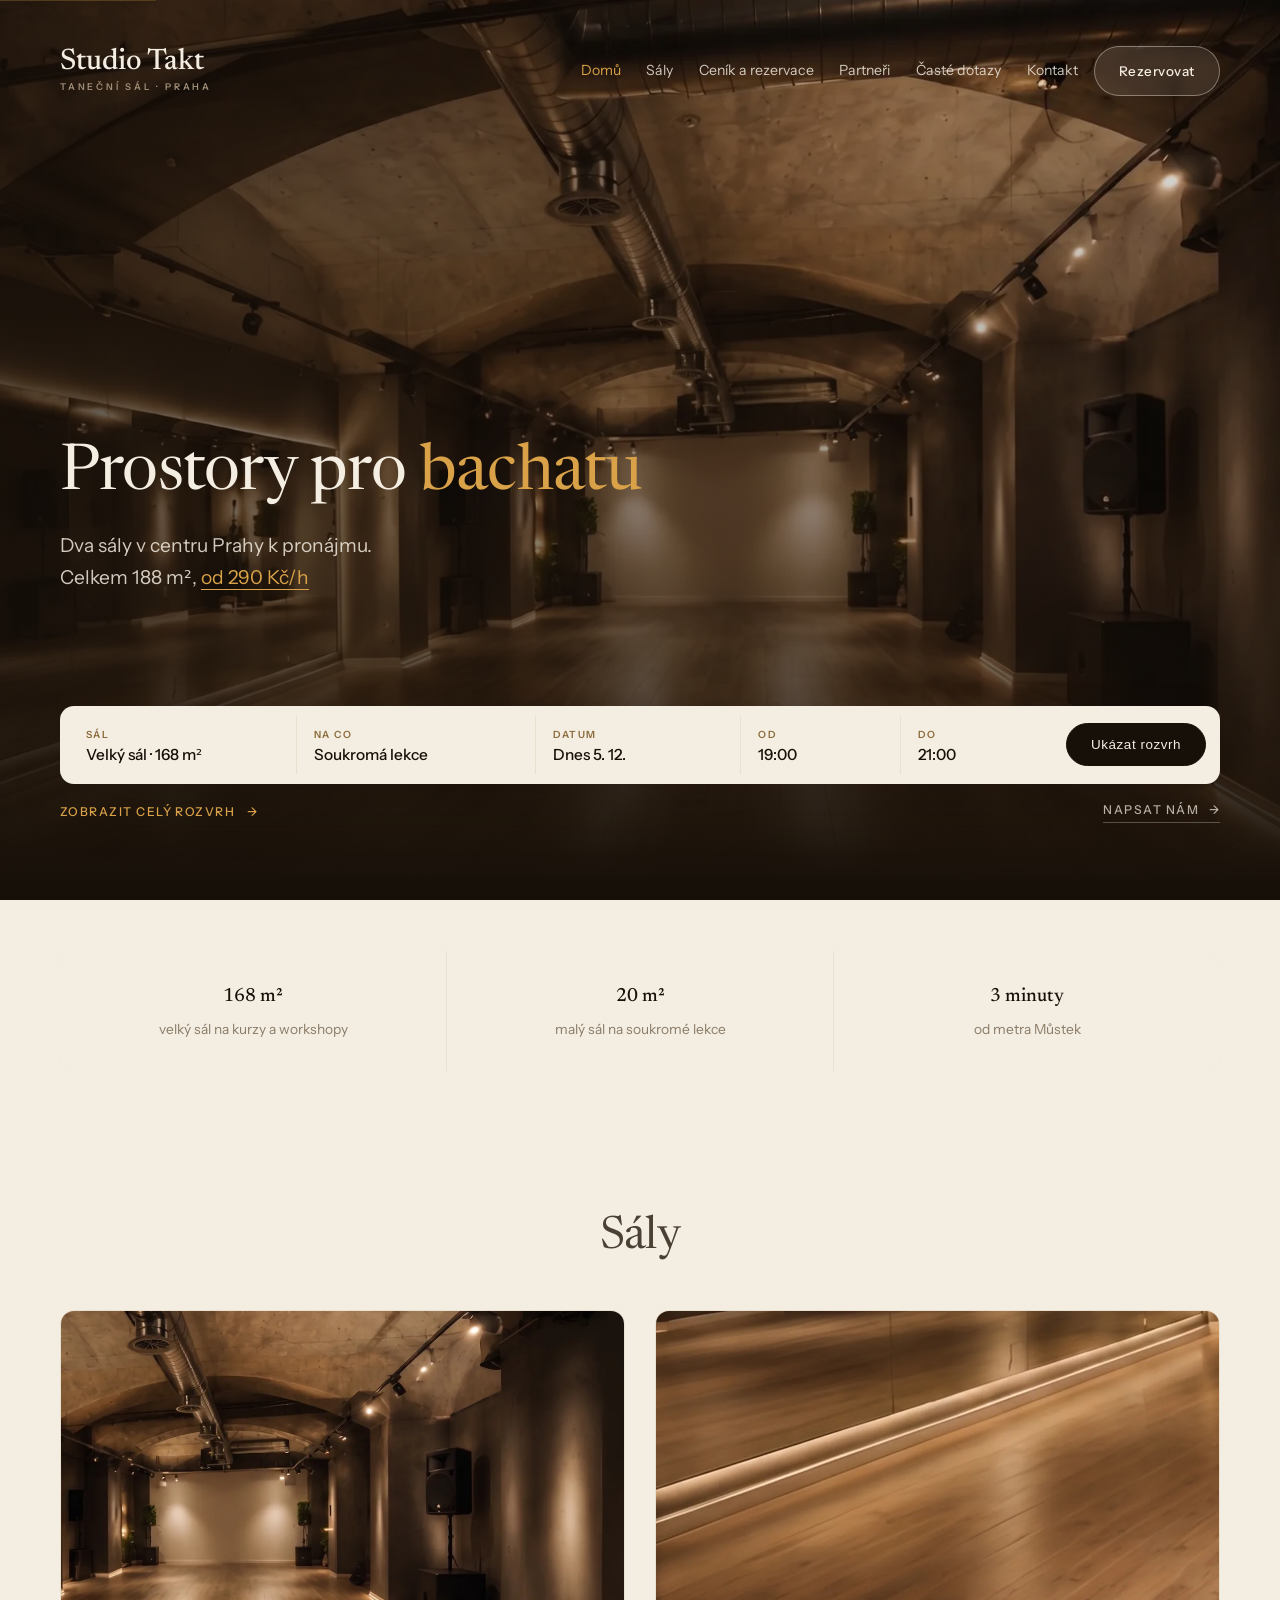
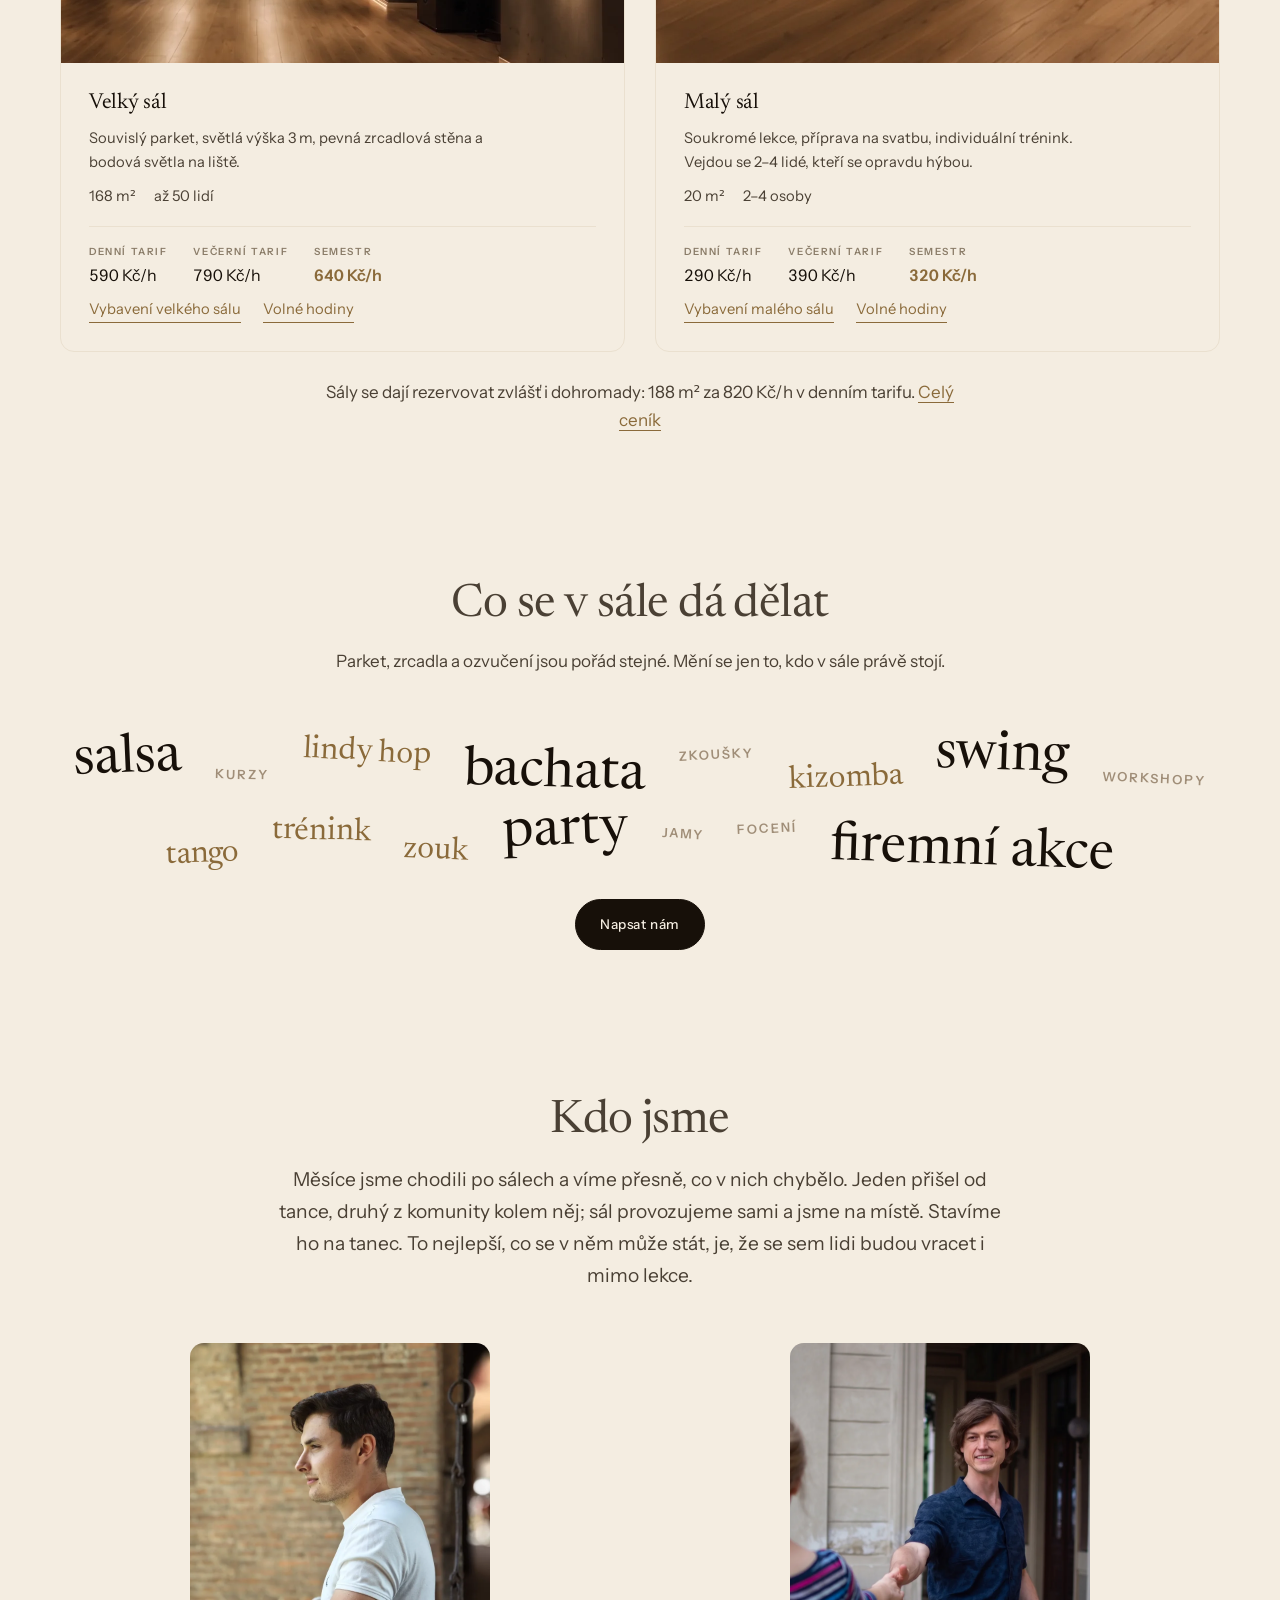
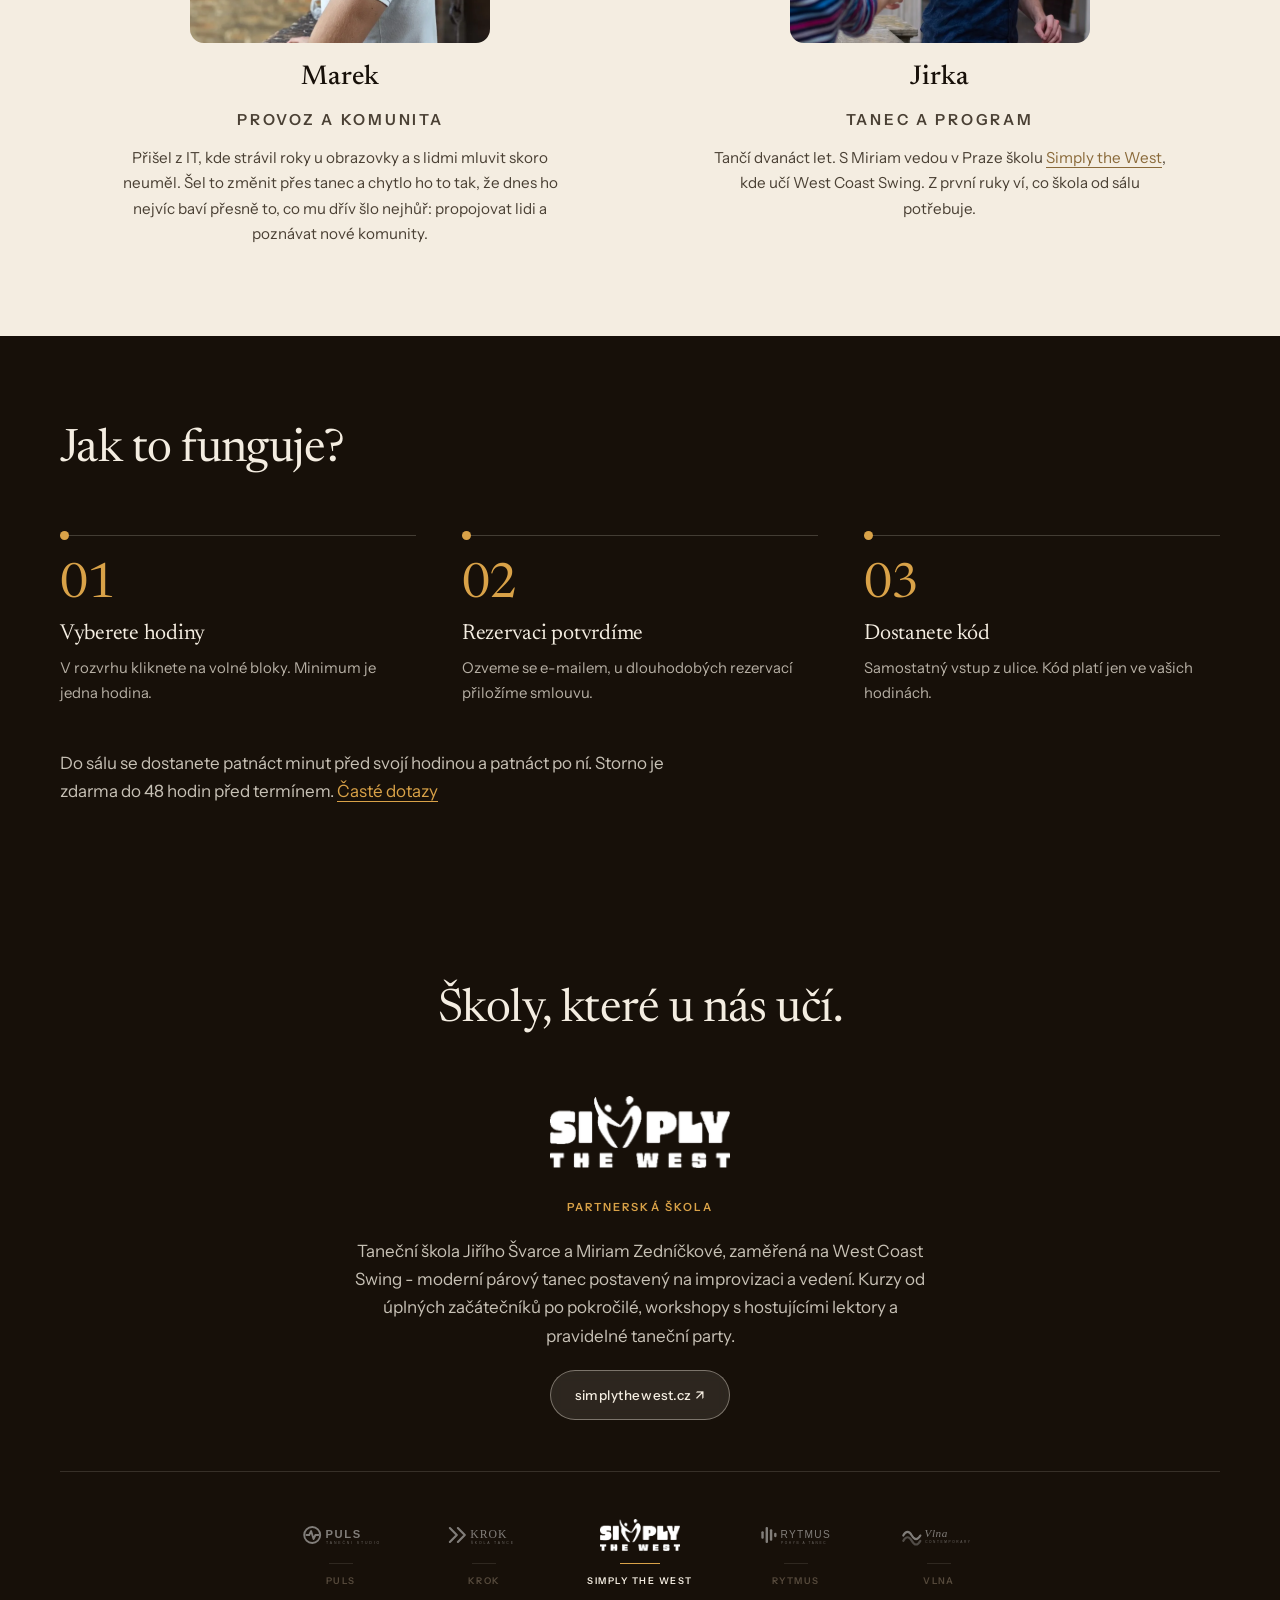
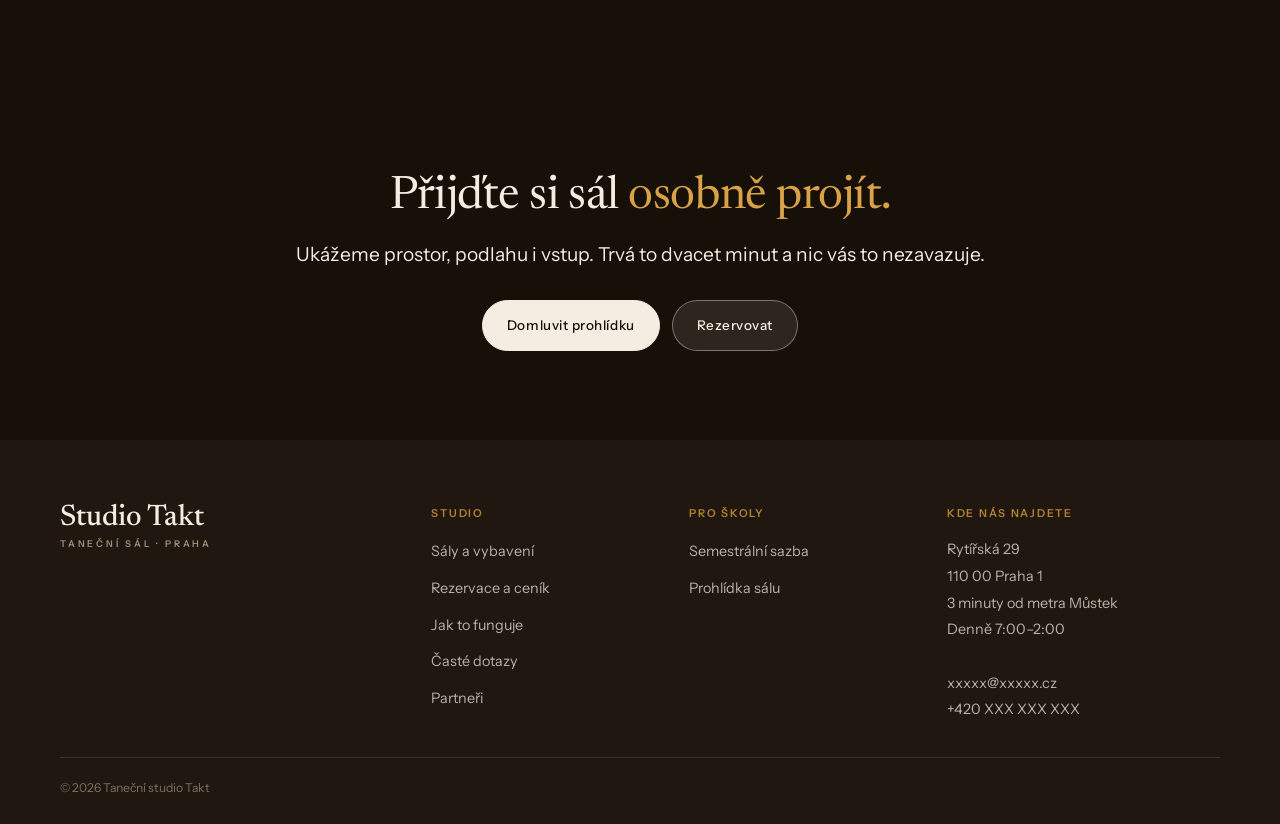
==== commit 5159142d: "Publish the real address, and take the em dash out of every file Rytířská 29, 110 00 Praha 1 replace" ====
--- a/index.html
+++ b/index.html
@@ -3,23 +3,23 @@
 <head>
 <meta charset="utf-8">
 <meta name="viewport" content="width=device-width, initial-scale=1">
-<title>Taneční studio Takt — taneční sál k pronájmu v Praze</title>
-<meta name="description" content="Taneční sál 168 m² k pronájmu po hodinách v centru Prahy. Parket, zrcadla, ozvučení. Prostory pro taneční školy a lektory, individuální trénink, focení i firemní akce.">
+<title>Taneční studio Takt · taneční sál k pronájmu v Praze</title>
+<meta name="description" content="Taneční sál 168 m² k pronájmu po hodinách na Rytířské v Praze 1, tři minuty od metra Můstek. Parket, zrcadla, ozvučení. Prostory pro taneční školy a lektory, individuální trénink, focení i firemní akce.">
 <meta name="theme-color" content="#171009">
 <link rel="canonical" href="https://studiotakt.cz/">
 <meta property="og:site_name" content="Taneční studio Takt">
-<meta property="og:title" content="Taneční studio Takt — taneční sál k pronájmu v Praze">
-<meta property="og:description" content="Taneční sál 168 m² k pronájmu po hodinách v centru Prahy. Parket, zrcadla, ozvučení. Prostory pro taneční školy a lektory, individuální trénink, focení i firemní akce.">
+<meta property="og:title" content="Taneční studio Takt · taneční sál k pronájmu v Praze">
+<meta property="og:description" content="Taneční sál 168 m² k pronájmu po hodinách na Rytířské v Praze 1, tři minuty od metra Můstek. Parket, zrcadla, ozvučení. Prostory pro taneční školy a lektory, individuální trénink, focení i firemní akce.">
 <meta property="og:url" content="https://studiotakt.cz/">
 <meta property="og:type" content="website">
 <meta property="og:locale" content="cs_CZ">
 <meta property="og:image" content="https://studiotakt.cz/assets/img/og.jpg">
 <meta property="og:image:width" content="1200">
 <meta property="og:image:height" content="630">
-<meta property="og:image:alt" content="Velký sál Tanečního studia Takt — dřevěný parket a bodová světla">
+<meta property="og:image:alt" content="Velký sál Tanečního studia Takt, dřevěný parket a bodová světla">
 <meta name="twitter:card" content="summary_large_image">
-<meta name="twitter:title" content="Taneční studio Takt — taneční sál k pronájmu v Praze">
-<meta name="twitter:description" content="Taneční sál 168 m² k pronájmu po hodinách v centru Prahy. Parket, zrcadla, ozvučení. Prostory pro taneční školy a lektory, individuální trénink, focení i firemní akce.">
+<meta name="twitter:title" content="Taneční studio Takt · taneční sál k pronájmu v Praze">
+<meta name="twitter:description" content="Taneční sál 168 m² k pronájmu po hodinách na Rytířské v Praze 1, tři minuty od metra Můstek. Parket, zrcadla, ozvučení. Prostory pro taneční školy a lektory, individuální trénink, focení i firemní akce.">
 <meta name="twitter:image" content="https://studiotakt.cz/assets/img/og.jpg">
 <link rel="icon" href="data:image/svg+xml,%3Csvg xmlns=%22http://www.w3.org/2000/svg%22 viewBox=%220 0 32 32%22%3E%3Crect width=%2232%22 height=%2232%22 rx=%227%22 fill=%22%23171009%22/%3E%3Ctext x=%2216%22 y=%2223%22 font-family=%22Georgia,serif%22 font-size=%2219%22 fill=%22%23d9a248%22 text-anchor=%22middle%22%3ET%3C/text%3E%3C/svg%3E">
 <link rel="preconnect" href="https://fonts.googleapis.com">
@@ -37,11 +37,13 @@
   "name": "Taneční studio Takt",
   "url": "https://studiotakt.cz/",
   "image": "https://studiotakt.cz/assets/img/og.jpg",
-  "description": "Taneční sál 168 m² k pronájmu po hodinách v centru Prahy. Parket, zrcadla, ozvučení. Prostory pro taneční školy a lektory, individuální trénink, focení i firemní akce.",
+  "description": "Taneční sál 168 m² k pronájmu po hodinách na Rytířské v Praze 1, tři minuty od metra Můstek. Parket, zrcadla, ozvučení. Prostory pro taneční školy a lektory, individuální trénink, focení i firemní akce.",
   "inLanguage": "cs",
   "address": {
     "@type": "PostalAddress",
-    "addressLocality": "Praha",
+    "streetAddress": "Rytířská 29",
+    "addressLocality": "Praha 1",
+    "postalCode": "110 00",
     "addressCountry": "CZ"
   },
   "areaServed": {
@@ -114,7 +116,7 @@
       "url": "https://studiotakt.cz/prostory.html",
       "itemOffered": {
         "@type": "Service",
-        "name": "Velký sál — pronájem po hodinách",
+        "name": "Velký sál, pronájem po hodinách",
         "areaServed": {
           "@type": "City",
           "name": "Praha"
@@ -141,7 +143,7 @@
       "url": "https://studiotakt.cz/prostory.html",
       "itemOffered": {
         "@type": "Service",
-        "name": "Malý sál — pronájem po hodinách",
+        "name": "Malý sál, pronájem po hodinách",
         "areaServed": {
           "@type": "City",
           "name": "Praha"
@@ -168,7 +170,7 @@
       "url": "https://studiotakt.cz/prostory.html",
       "itemOffered": {
         "@type": "Service",
-        "name": "Oba sály — pronájem po hodinách",
+        "name": "Oba sály, pronájem po hodinách",
         "areaServed": {
           "@type": "City",
           "name": "Praha"
@@ -200,7 +202,7 @@
        and needs no data-from/data-to. The stills below stay as the fallback:
        missing file, undecodable file, or refused autoplay.
        TODO: hero.mp4 and both stills still show an empty hall. This is a dance
-       studio, so the clip wants dancing in it — a class in a closed hold beats
+       studio, so the clip wants dancing in it; a class in a closed hold beats
        any amount of copy. The party and networking stills were removed rather
        than replaced, because nothing in assets/img shows anyone dancing yet. -->
   <div class="hero__bg" data-slides data-video="assets/video/hero.mp4" aria-hidden="true">
@@ -235,7 +237,7 @@
         <p class="menu__ft">
           <span>xxxxx@xxxxx.cz</span>
           <span>+420 XXX XXX XXX</span>
-          <span>Centrum Prahy, 8 min od Florence</span>
+          <span>Rytířská 29, Praha 1</span>
         </p>
       </nav>
     </div>
@@ -246,7 +248,7 @@
     <h1 class="d h1">Prostory pro <span class="rot" data-rot><span class="rot__w" data-rot-word>tanec</span></span></h1>
     <p class="lede hero__lede">
       Dva sály v centru Prahy k pronájmu.
-      <span class="hero__lede-b">Celkem 188 m² —
+      <span class="hero__lede-b">Celkem 188 m²,
       <a class="tlink" href="rezervace.html#cenik">od 290 Kč/h</a></span>
     </p>
   </div>
@@ -261,9 +263,9 @@
     <label class="fld">
       <span>Sál</span>
       <select name="hall" data-f-hall>
-        <option value="velky">Velký sál — 168 m²</option>
-        <option value="maly">Malý sál — 20 m²</option>
-        <option value="oba">Oba sály — 188 m²</option>
+        <option value="velky">Velký sál · 168 m²</option>
+        <option value="maly">Malý sál · 20 m²</option>
+        <option value="oba">Oba sály · 188 m²</option>
       </select>
     </label>
     <label class="fld">
@@ -312,7 +314,7 @@
       <ul class="feats">
         <li class="feat"><b>168 m²</b><span>velký sál na kurzy a workshopy</span></li>
         <li class="feat"><b>20 m²</b><span>malý sál na soukromé lekce</span></li>
-        <li class="feat"><b>8 minut</b><span>od metra Florenc</span></li>
+        <li class="feat"><b>3 minuty</b><span>od metra Můstek</span></li>
       </ul>
     </div>
   </section>
@@ -322,8 +324,8 @@
       <h2 class="d h2">Sály</h2>
       <div class="halls">
         <article class="hall">
-          <a class="hall__ph" href="prostory.html#velky" aria-label="Velký sál — podrobnosti">
-            <img src="assets/img/hall-velky.webp" alt="Velký sál — souvislý parket a zrcadlová stěna" width="1100" height="1386">
+          <a class="hall__ph" href="prostory.html#velky" aria-label="Velký sál, podrobnosti">
+            <img src="assets/img/hall-velky.webp" alt="Velký sál se souvislým parketem a zrcadlovou stěnou" width="1100" height="1386">
           </a>
           <div class="hall__bd">
             <h3 class="d h3"><a href="prostory.html#velky">Velký sál</a></h3>
@@ -343,7 +345,7 @@
         </article>
 
         <article class="hall">
-          <a class="hall__ph" href="prostory.html#maly" aria-label="Malý sál — podrobnosti">
+          <a class="hall__ph" href="prostory.html#maly" aria-label="Malý sál, podrobnosti">
             <img src="assets/img/hall-detail.webp" alt="Dřevěná podlaha a nepřímé osvětlení v malém sále" width="1100" height="1400">
           </a>
           <div class="hall__bd">
@@ -364,7 +366,7 @@
         </article>
       </div>
       <p class="p" style="margin-top:26px">
-        Sály se dají rezervovat zvlášť i dohromady — 188 m² za 820 Kč/h v denním tarifu.
+        Sály se dají rezervovat zvlášť i dohromady: 188 m² za 820 Kč/h v denním tarifu.
         <a class="tlink" href="rezervace.html#cenik">Celý ceník</a>
       </p>
     </div>
@@ -406,8 +408,8 @@
       <p class="lede" style="margin-top:18px">
         Měsíce jsme chodili po sálech a víme přesně, co v nich chybělo. Jeden
         přišel od tance, druhý z komunity kolem něj; sál provozujeme sami
-        a jsme na místě. Stavíme ho na tanec — a to nejlepší, co se v něm
-        může stát, je, že se sem lidi budou vracet i mimo lekce.
+        a jsme na místě. Stavíme ho na tanec. To nejlepší, co se v něm může
+        stát, je, že se sem lidi budou vracet i mimo lekce.
       </p>
 
       <div class="team">
@@ -420,7 +422,7 @@
           <p class="person__rl">Provoz a komunita</p>
           <p>
             Přišel z IT, kde strávil roky u obrazovky a s lidmi mluvit skoro
-            neuměl. Šel to změnit přes tanec — a chytlo ho to tak, že dnes ho
+            neuměl. Šel to změnit přes tanec a chytlo ho to tak, že dnes ho
             nejvíc baví přesně to, co mu dřív šlo nejhůř: propojovat lidi
             a poznávat nové komunity.
           </p>
@@ -476,17 +478,17 @@
   <section id="zaznam" hidden>
     <div class="wrap two two--r">
       <figure class="shot">
-        <img src="assets/img/hall-empty.webp" alt="Sál připravený k natáčení — zrcadlová stěna a bodové osvětlení" width="1920" height="1080" loading="lazy">
+        <img src="assets/img/hall-empty.webp" alt="Sál připravený k natáčení, zrcadlová stěna a bodové osvětlení" width="1920" height="1080" loading="lazy">
       </figure>
       <div>
         <span class="tag">Záznam</span>
         <h2 class="d h2" style="margin-top:12px">Nahrajeme vám lekci, <span class="hl">když si řeknete.</span></h2>
         <p class="p" style="margin-top:18px">V sále jsou kamery a standardně jsou vypnuté. Když si u rezervace
           zaškrtnete <strong>Záznam</strong>, spustí se samy s vaší hodinou
-          a s ní i skončí — nikdo nic neobsluhuje. Odkaz na video přijde do
+          a s ní i skončí. Nikdo nic neobsluhuje. Odkaz na video přijde do
           hodiny po skončení.</p>
         <ul class="uses">
-          <li><span>Zapíná se jen na vyžádání — bez zaškrtnutí se nenahrává nic</span></li>
+          <li><span>Zapíná se jen na vyžádání. Bez zaškrtnutí se nenahrává nic</span></li>
           <li><span>Začíná a končí přesně s vaší rezervací</span></li>
           <li><span>Odkaz dostanete jen vy, po 30 dnech mažeme</span></li>
           <li><span>Účastníky informuje lektor, ceduli ke vchodu dodáme</span></li>
@@ -545,7 +547,8 @@
     <div>
       <h3>Kde nás najdete</h3>
       <address>
-        Centrum Prahy<br>8 minut pěšky od metra Florenc<br>
+        Rytířská 29<br>110 00 Praha 1<br>
+        3 minuty od metra Můstek<br>
         Denně 7:00–2:00<br><br>
         xxxxx@xxxxx.cz<br>+420 XXX XXX XXX
       </address>
--- a/assets/css/takt.css
+++ b/assets/css/takt.css
@@ -43,7 +43,7 @@
 .wrap { width: min(100% - var(--gut)*2, 1200px); margin-inline: auto; }
 .d { font-family: var(--ff-d); font-weight: 400; font-optical-sizing: auto; line-height: 1.1; letter-spacing: -.012em; text-wrap: balance; }
 .d em { font-style: italic; }
-/* the accent word, upright — italics are kept for the hero alone */
+/* the accent word, upright - italics are kept for the hero alone */
 .d .hl { color: var(--tung-ink); }
 .night .d .hl, .close .d .hl, .cta .d .hl { color: var(--tung); }
 .h1 { font-size: clamp(2.2rem, 5vw, 4.1rem); line-height: 1.04; }
@@ -90,7 +90,7 @@
 .top__acts { display: contents; }
 .burger, .menu__x, .scrim, .menu__ft { display: none; }
 /* with .top__row and .top__acts dissolved the flex children arrive as mark,
-   button, nav — so the desktop row has to be ordered explicitly */
+   button, nav - so the desktop row has to be ordered explicitly */
 @media (min-width: 940px) { .top nav { order: 2; margin-left: auto; gap: clamp(16px, 2vw, 30px); }
                             .top .mk { order: 1; }
                             .top .btn { order: 3; } }
@@ -278,7 +278,7 @@
 /* no interpuncts: the row wraps, and a separator pseudo-element strands a
    stray dot at the start of every continuation line */
 
-/* the studio's own line, set as a pull quote — not a fabricated review */
+/* the studio's own line, set as a pull quote - not a fabricated review */
 .quote { text-align: center; }
 .quote blockquote { margin: 0 auto; max-width: 24ch; }
 .quote .d { font-size: clamp(1.9rem, 4vw, 3.2rem); }
@@ -313,12 +313,12 @@
    the light ground and the night sections override it */
 .uses { margin-top: clamp(22px, 3vw, 32px); max-width: 34rem; border-top: 1px solid var(--cream2); }
 .uses li { display: flex; gap: 12px; padding: 11px 0; border-bottom: 1px solid var(--cream2); font-size: .92rem; color: var(--body); }
-.uses li::before { content: "—"; color: var(--tung-ink); }
+.uses li::before { content: "·"; color: var(--tung-ink); }
 .night .uses { border-top-color: rgba(244,237,225,.14); }
 .night .uses li { border-bottom-color: rgba(244,237,225,.14); color: rgba(244,237,225,.82); }
 .night .uses li::before { color: var(--tung); }
 
-/* partner carousel — the logo row is its navigation */
+/* partner carousel - the logo row is its navigation */
 .car { margin-top: clamp(34px, 4vw, 56px); }
 .car__view { overflow: hidden; }
 .car__track { display: flex; transition: transform .8s var(--ease); }
@@ -392,7 +392,7 @@
 @media (prefers-reduced-motion: reduce) { .rot, .rot__w { transition: none; } }
 
 /* ==========================================================================
-   Subpages — the same evening palette, without a full-bleed hero
+   Subpages - the same evening palette, without a full-bleed hero
    ========================================================================== */
 .top--solid { background: var(--night); border-bottom: 1px solid rgba(244,237,225,.12); }
 /* on the hero the bar floats over the photograph; on a subpage it is a real
@@ -448,7 +448,7 @@
 .band-logos a:hover img { opacity: 1; }
 
 /* ==========================================================================
-   Booking — the hour ledger and the form
+   Booking - the hour ledger and the form
    ========================================================================== */
 .picker { display: grid; gap: 1px; background: var(--cream2); border-radius: var(--r); overflow: hidden; }
 @media (min-width: 700px) { .picker { grid-template-columns: repeat(3, 1fr); } }
@@ -620,7 +620,7 @@
 .card a { color: var(--tung-ink); border-bottom: 1px solid rgba(138,106,58,.35); }
 .card a:hover { border-bottom-color: currentColor; }
 
-/* the partner masthead — one school, given room */
+/* the partner masthead - one school, given room */
 .pcard { display: grid; gap: clamp(24px, 3.4vw, 48px); align-items: center; }
 @media (min-width: 860px) { .pcard { grid-template-columns: 300px 1fr; } }
 /* the partner mark is a white knockout: on cream it needs inverting inside a
@@ -678,7 +678,7 @@
   font-size: .86rem; font-weight: 600;
   transition: transform .18s var(--ease);
 }
-/* :focus-visible, not :focus — a hash jump to #main used to pop it into
+/* :focus-visible, not :focus - a hash jump to #main used to pop it into
    view for mouse users. Keyboard users still get it. */
 .skip:focus-visible { transform: translateY(0); }
 
@@ -692,7 +692,7 @@
 .person figure { margin: 0; border-radius: var(--r); overflow: hidden; background: var(--cream2); }
 .person img { width: 100%; aspect-ratio: 4/5; object-fit: cover; transition: transform 1.1s var(--ease); }
 /* At full column width the two portraits were 580×725 and the section ran to
-   1.6 screens on a laptop — a lot of room for pictures that only need to put
+   1.6 screens on a laptop - a lot of room for pictures that only need to put
    a face to a name. Square, and no wider than a bio card. */
 @media (min-width: 720px) {
   .person figure { max-width: 300px; }
@@ -708,7 +708,7 @@
 .night .person p { color: rgba(244,237,225,.8); }
 
 /* ==========================================================================
-   The finder, folded away — every width where it would stack
+   The finder, folded away - every width where it would stack
    Open and stacked it is a cream slab 350–407px tall, covering the very
    photograph the hero is built around. Collapsed it states what it would
    search for and unfolds on a tap. Above 880px it is a single 77px row and
@@ -760,7 +760,7 @@
   }
   .finder[data-open="false"] .finder__sum-c { grid-area: auto; margin-right: auto; }
 
-  /* a rounded square, matching the card it sits inside — not a disc */
+  /* a rounded square, matching the card it sits inside - not a disc */
   .finder[data-open="false"] .finder__go {
     grid-column: 2; width: 46px; height: 46px; padding: 0; margin: 0;
     border-radius: 9px; justify-content: center; gap: 0;
@@ -802,7 +802,7 @@
   .f h3, .total__k, .pslide__facts dt, .grid__day, .slot__lbl,
   .receipt__hd .tag, .picker__pr, .hall__pr dt { font-size: .75rem; letter-spacing: .14em; }
 
-  /* the room links are navigation, not words inside a sentence — they get a
+  /* the room links are navigation, not words inside a sentence - they get a
      real target rather than the height of their own text */
   .hall__go a, .hall__bd .h3 a, table.t tbody th a {
     display: inline-flex; align-items: center; min-height: 44px;
@@ -834,7 +834,7 @@
   .h1 { font-size: clamp(2rem, 8.5vw, 2.6rem); }
   .h2 { font-size: clamp(1.75rem, 7vw, 2.2rem); }
 
-  /* the three facts are short — a row of three reads faster than three bands */
+  /* the three facts are short - a row of three reads faster than three bands */
   .feats { grid-template-columns: repeat(3, 1fr); }
   .feat { padding: 18px 8px; }
   .feat b { font-size: 1.02rem; }
@@ -909,7 +909,7 @@
 /* ==========================================================================
    MOBILE MENU
    Below 940px the links live in a drawer behind the burger. The nav element
-   is the same one the desktop bar uses — it just becomes a fixed panel — so
+   is the same one the desktop bar uses - it just becomes a fixed panel - so
    there is one set of links in the document and no duplicate landmark.
    ========================================================================== */
 @media (max-width: 939px) {
@@ -927,7 +927,7 @@
 
   .top--solid { position: sticky; top: 0; z-index: 40; }
   /* the homepage bar floats over the hero and is not in the flow, so it
-     cannot be sticky — fixed gives the same result, and the hero already
+     cannot be sticky - fixed gives the same result, and the hero already
      reserves the space above the fold */
   .hero > .top {
     position: fixed; inset: 0 0 auto; z-index: 40;
@@ -963,7 +963,7 @@
   .grid__day[data-today="true"], .grid__hall[data-today="true"] { background: #f3e7d3; }
 
 
-  /* the glyph alone — no box, no outline */
+  /* the glyph alone - no box, no outline */
   .burger {
     display: grid; place-items: center;
     width: 44px; height: 44px; flex: 0 0 auto;
@@ -975,7 +975,7 @@
   .burger:hover, .burger[aria-expanded="true"] { color: var(--tung); background: none; }
   .burger:active { opacity: .6; }
 
-  /* the menu already leads with Rezervovat, so the bar does not need it —
+  /* the menu already leads with Rezervovat, so the bar does not need it -
      and without it the mark keeps its second line */
   .top__cta { display: none; }
 
@@ -1039,7 +1039,7 @@
 }
 
 /* on a phone the five nav logos wrap into an untidy block, and the one real
-   school ends up buried in it — it gets its own line above the others */
+   school ends up buried in it - it gets its own line above the others */
 @media (max-width: 719px) {
   .slots { gap: 16px 22px; }
   .slots li:nth-child(3) { order: -1; flex-basis: 100%; display: flex; justify-content: center; }
@@ -1104,7 +1104,7 @@
    underneath, so a blocked autoplay costs nothing. */
 .hero__vid {
   /* A plain video element, so there is no player furniture to hide and no
-     overscale needed — object-fit does the covering. */
+     overscale needed - object-fit does the covering. */
   position: absolute; inset: 0; z-index: -3;
   width: 100%; height: 100%; object-fit: cover;
   border: 0; pointer-events: none;
@@ -1125,7 +1125,7 @@
 #kdo .person p { margin-inline: auto; max-width: 46ch; }
 
 /* ==========================================================================
-   What the hall is for — a scatter rather than a grid of cards. Dances carry
+   What the hall is for - a scatter rather than a grid of cards. Dances carry
    the size; the activity types and the non-dance uses sit smaller behind
    them, so the section reads dance-first at a glance.
    Scatter comes from per-item --r/--y set in the markup, on top of a wrapping
@@ -1163,7 +1163,7 @@
 }
 
 /* ==========================================================================
-   FAQ — one line per question, answer folded away. <details>/<summary> does
+   FAQ - one line per question, answer folded away. <details>/<summary> does
    the work, so it opens with JavaScript off and keyboards get it for free.
    ========================================================================== */
 .qas { max-width: 82ch; margin-top: clamp(26px, 3.4vw, 44px); border-top: 1px solid var(--cream2); }
@@ -1199,7 +1199,7 @@
 .night .qa__a a { color: var(--tung); border-bottom-color: rgba(217,162,72,.4); }
 
 /* ==========================================================================
-   Jak to funguje — three steps as a sequence, not three boxes. A hairline per
+   Jak to funguje - three steps as a sequence, not three boxes. A hairline per
    step with a dot sitting on it reads as progress across the row; the numeral
    carries the weight so the cards are not needed to hold anything together.
    ========================================================================== */
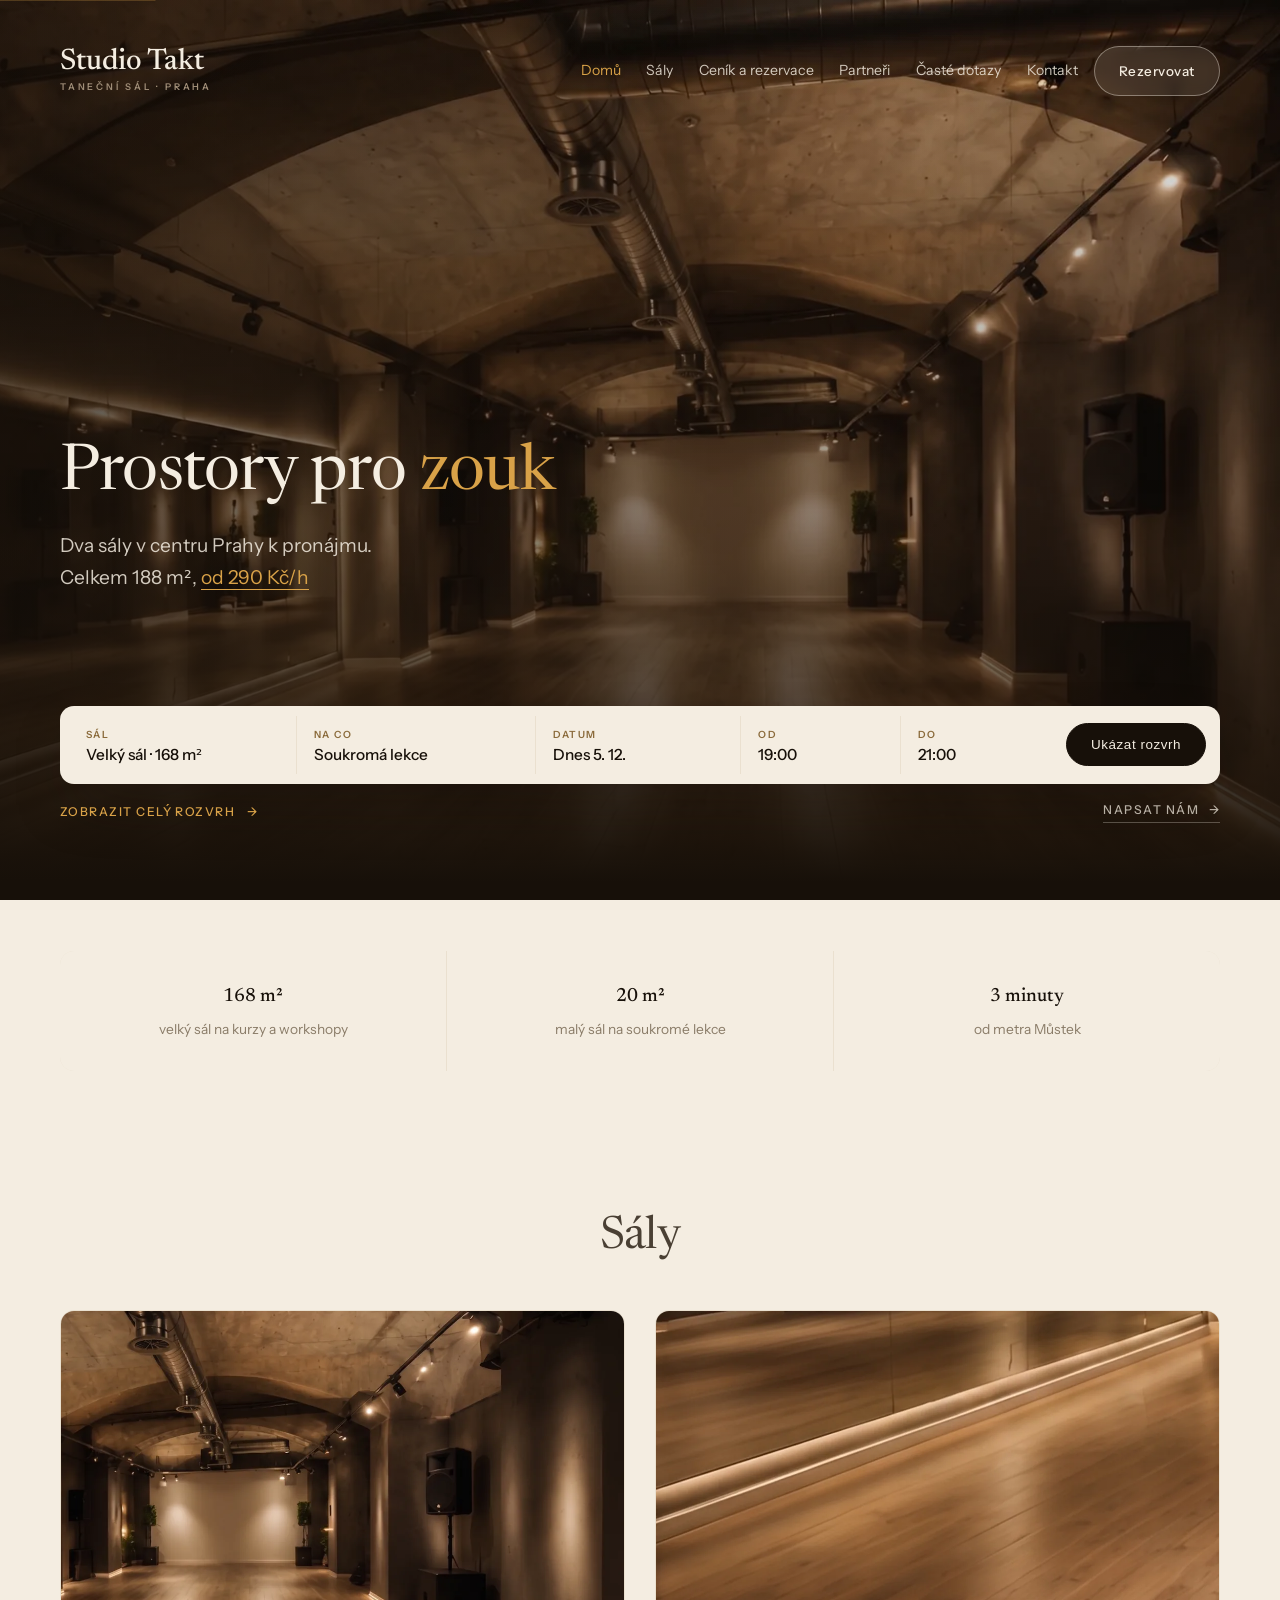
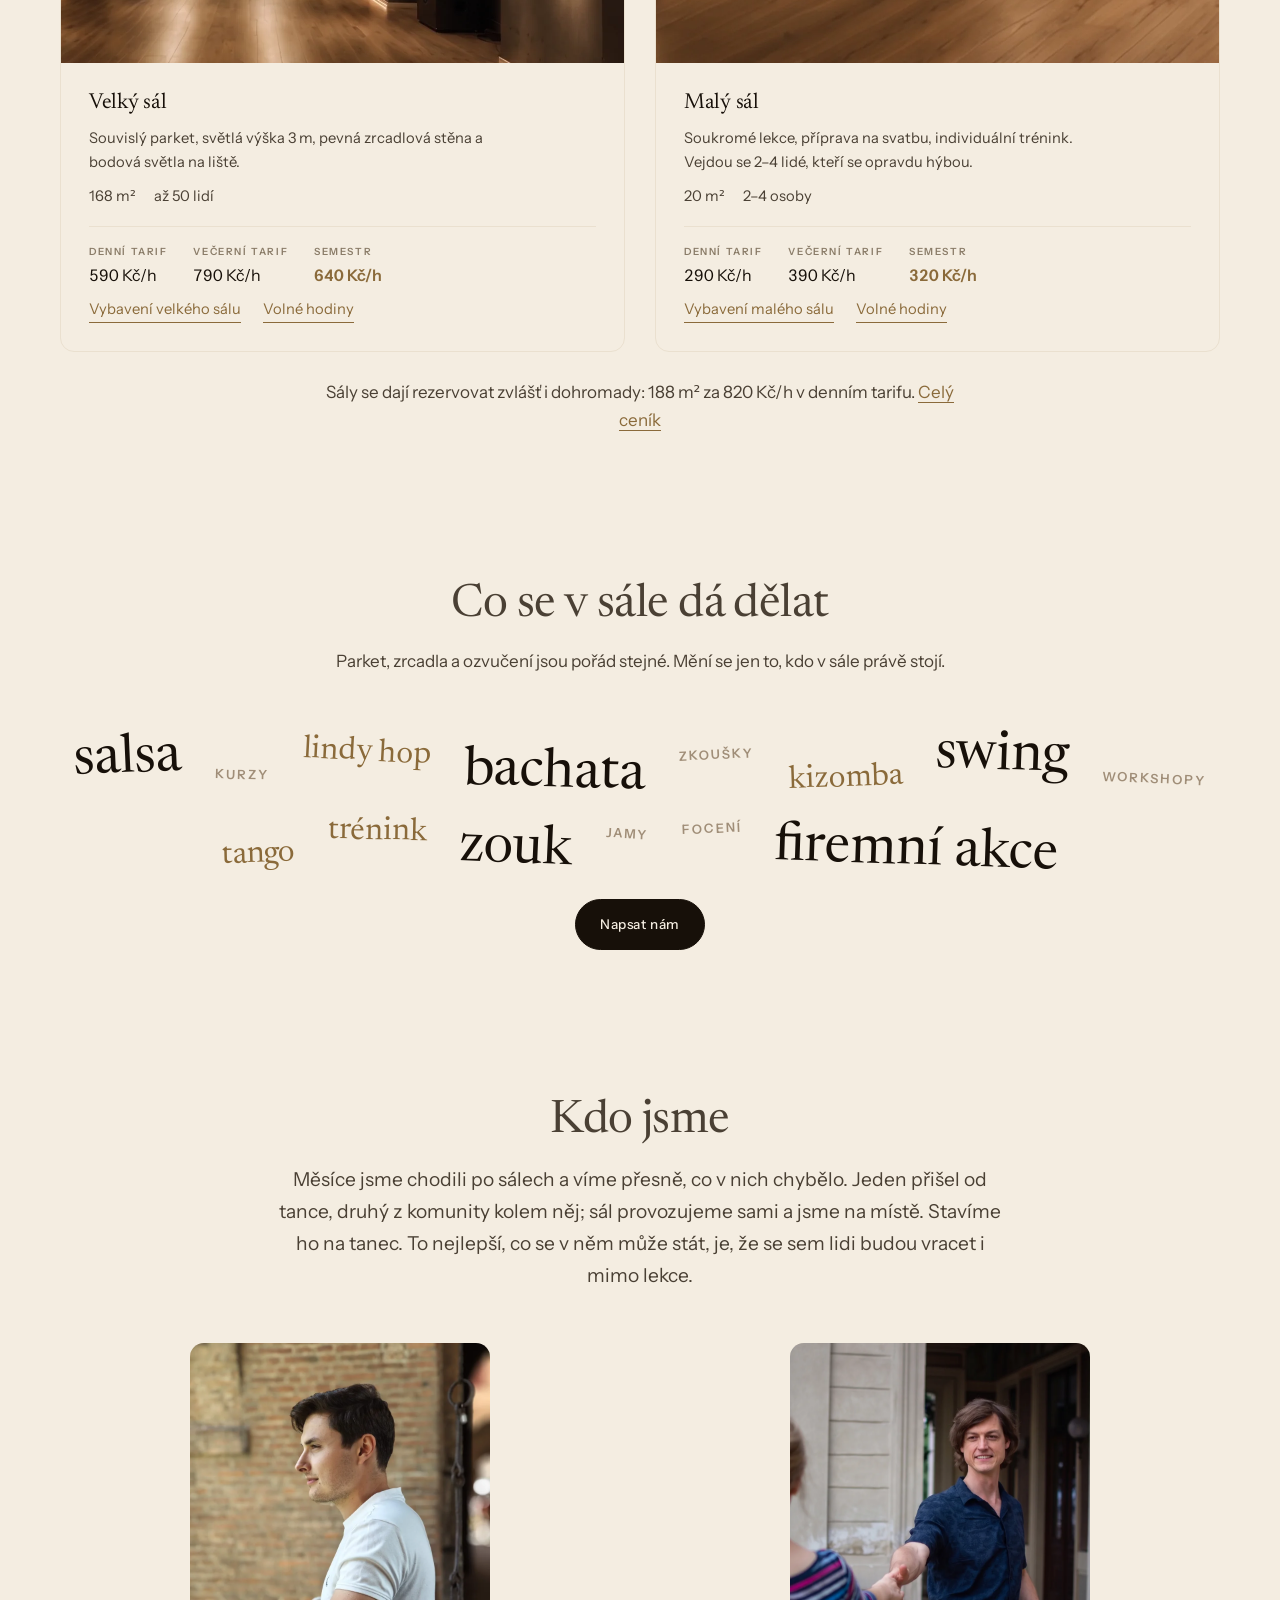
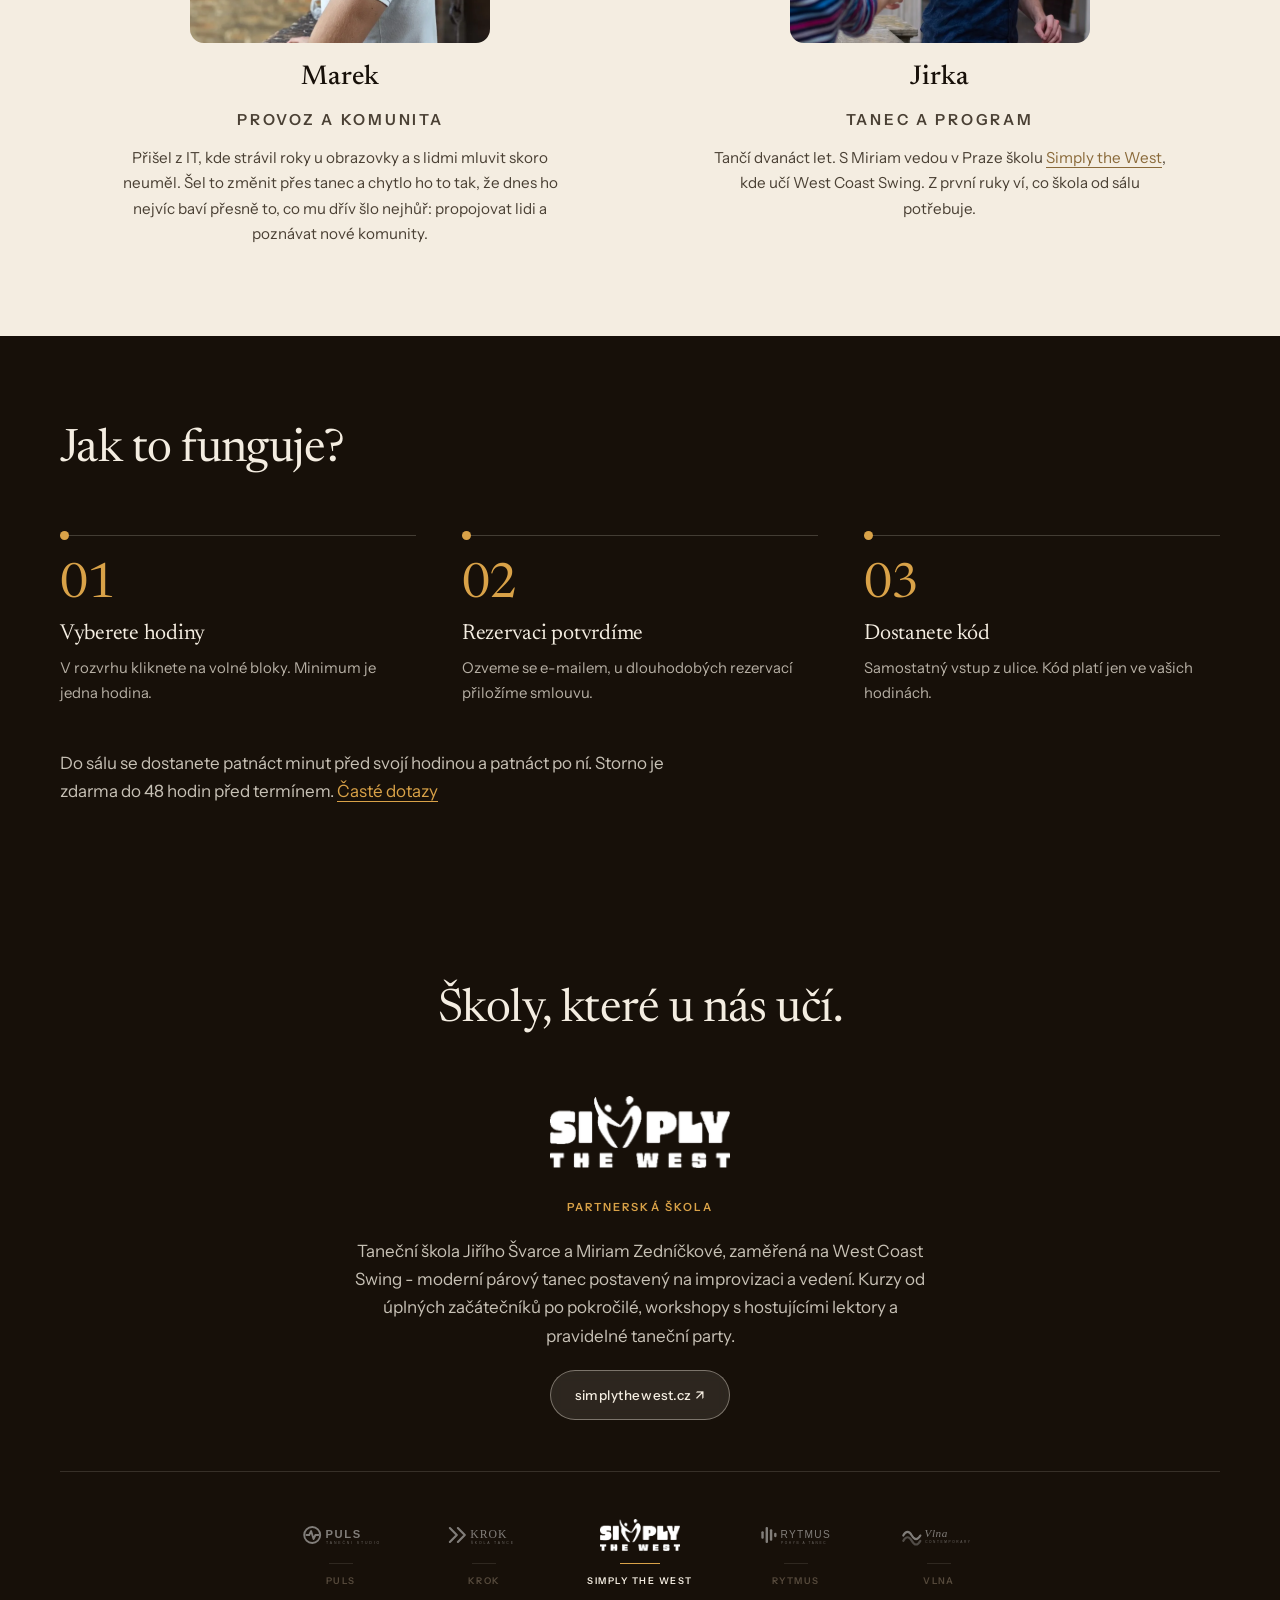
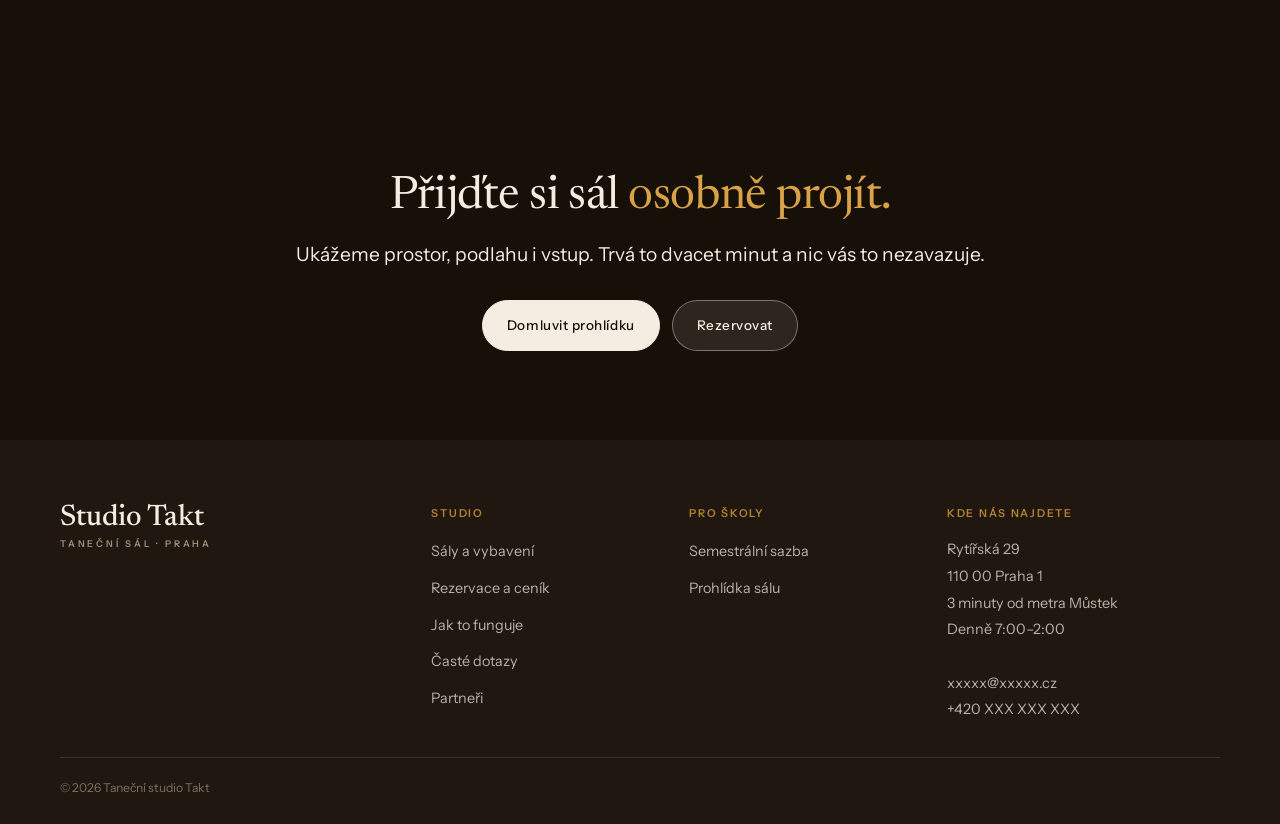
==== commit 52f2506a: "Drop party from the headline rotator and the scatter, promote zouk "party" comes out of both places " ====
--- a/index.html
+++ b/index.html
@@ -390,8 +390,7 @@
         <li class="is-3" style="--r:2.5deg;--y:14px;--d:2.9s">workshopy</li>
         <li class="is-2" style="--r:-1.5deg;--y:11px;--d:3.6s">tango</li>
         <li class="is-2" style="--r:1deg;--y:-12px;--d:1.4s">trénink</li>
-        <li class="is-2" style="--r:2.5deg;--y:7px;--d:4.4s">zouk</li>
-        <li class="is-1" style="--r:-2deg;--y:-11px;--d:2.1s">party</li>
+        <li class="is-1" style="--r:2.5deg;--y:7px;--d:4.4s">zouk</li>
         <li class="is-3" style="--r:3deg;--y:-8px;--d:3.9s">jamy</li>
         <li class="is-3" style="--r:-2.5deg;--y:-13px;--d:1.6s">focení</li>
         <li class="is-1" style="--r:2deg;--y:9px;--d:4.7s">firemní akce</li>
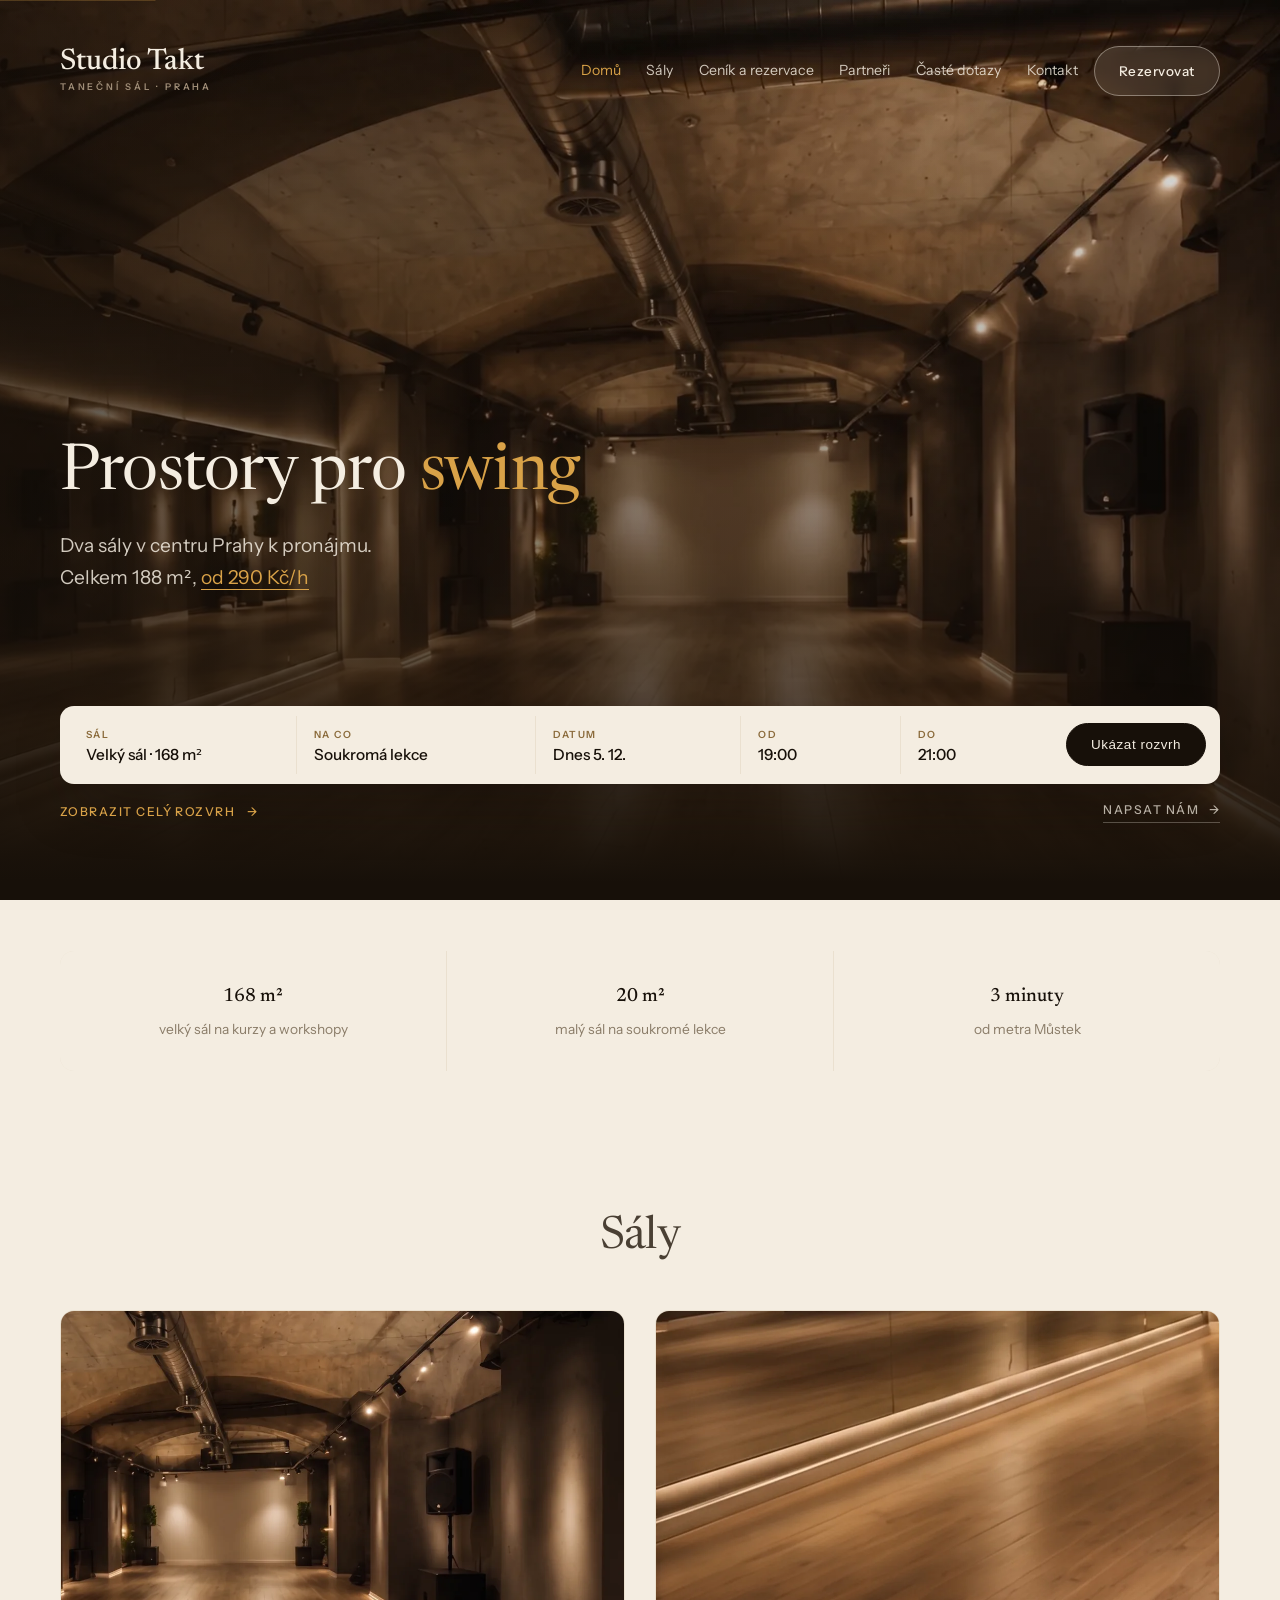
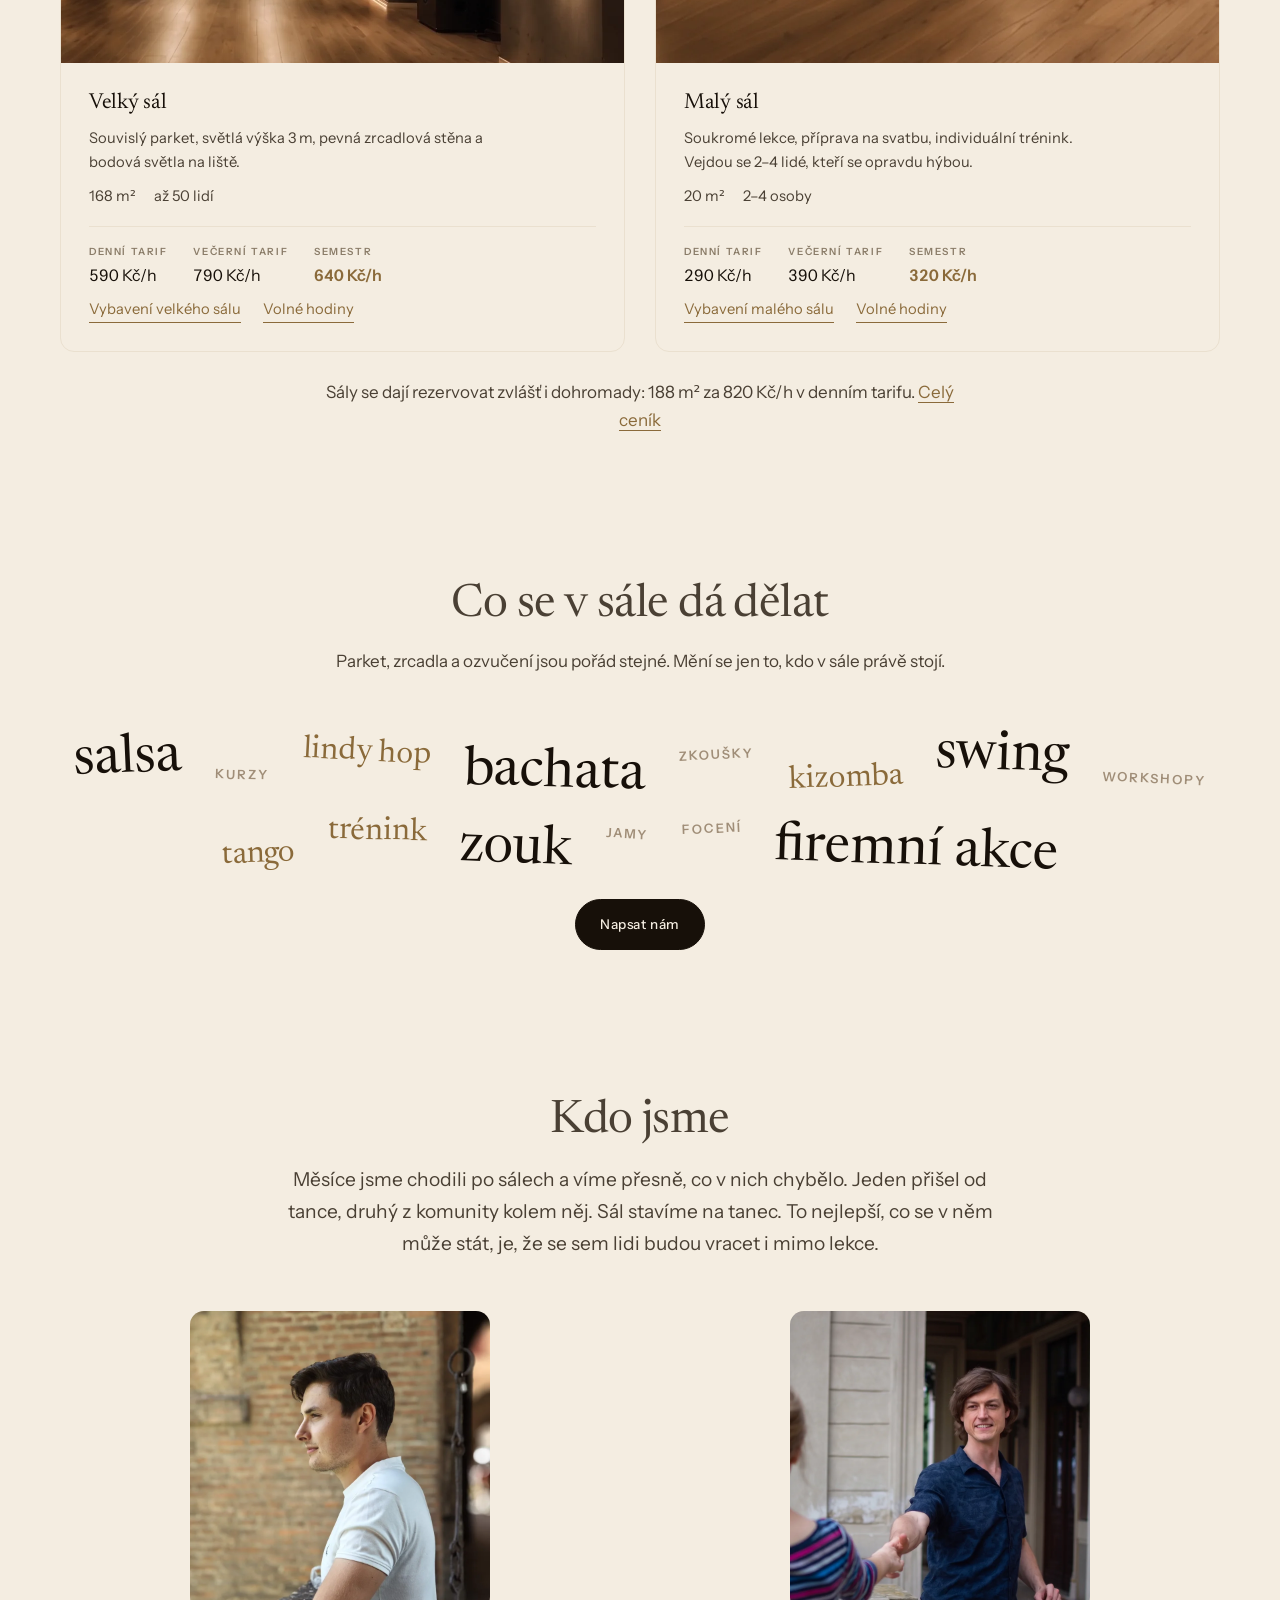
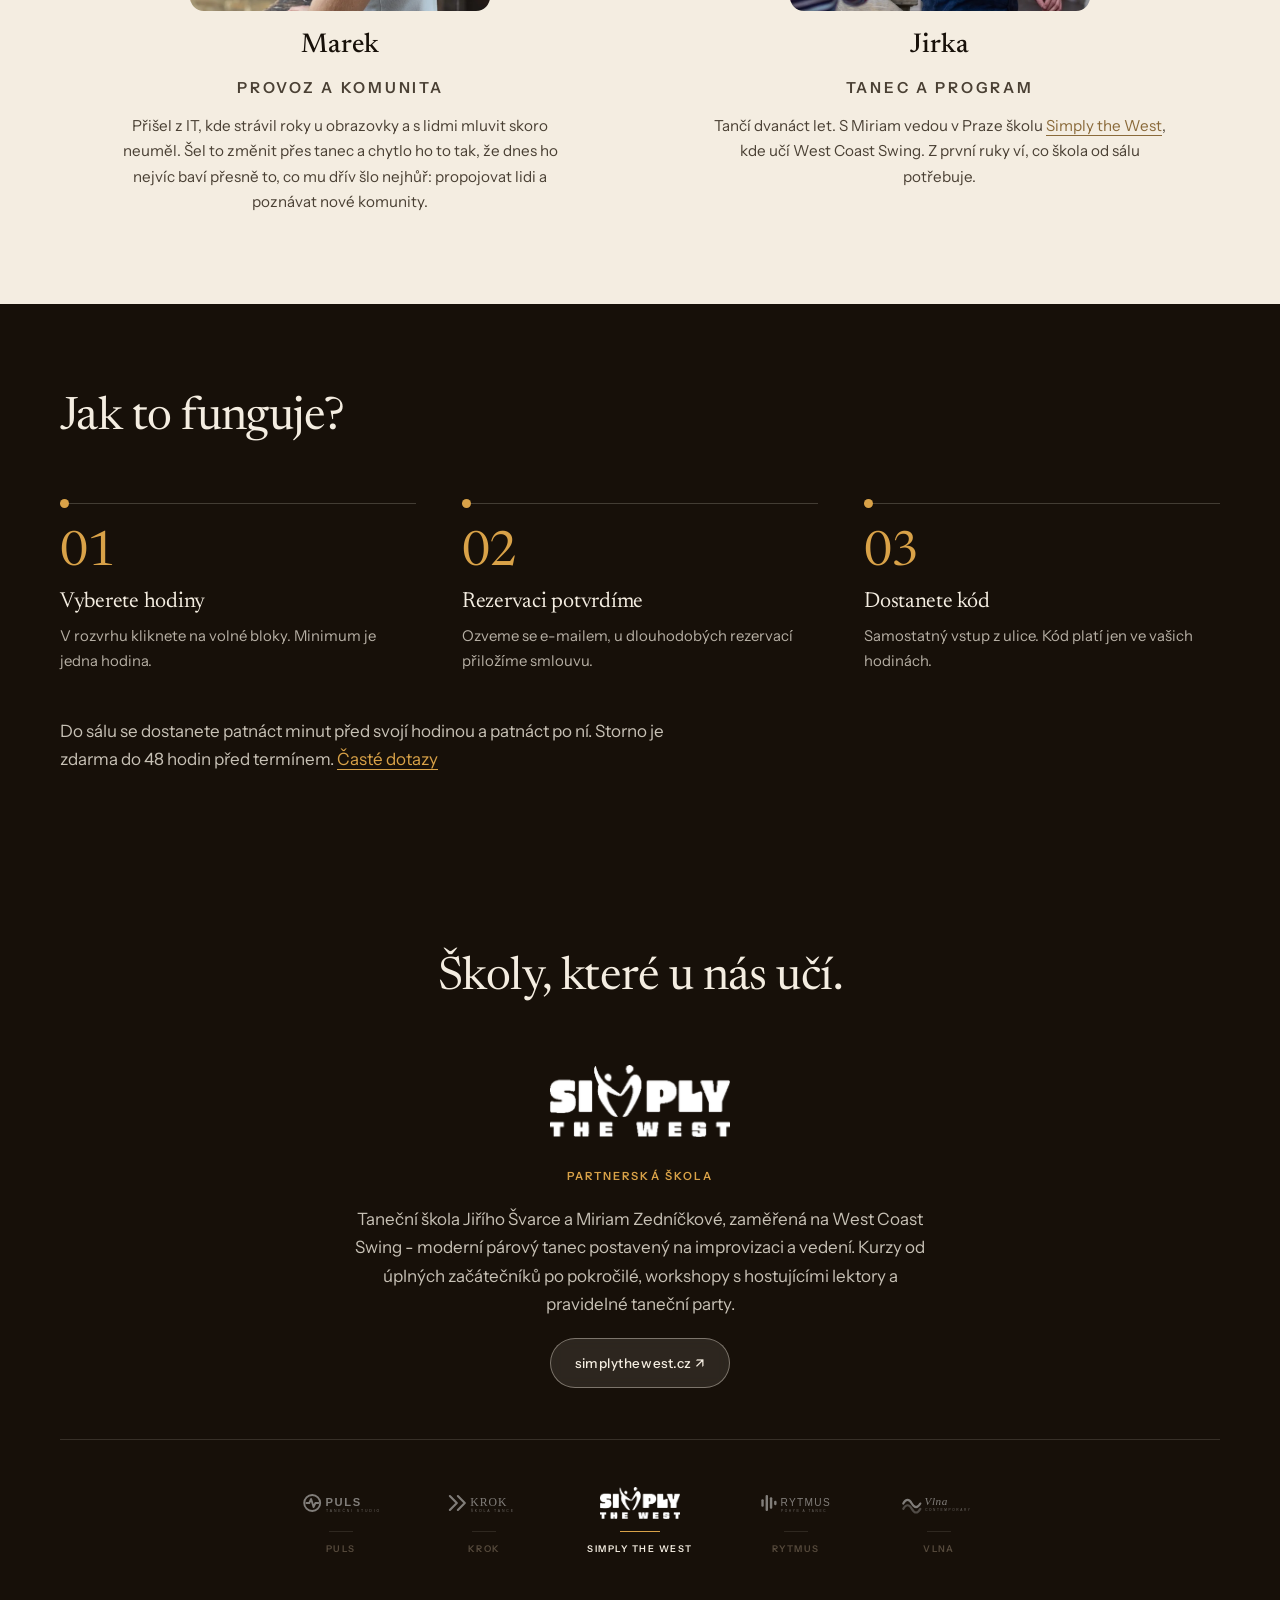
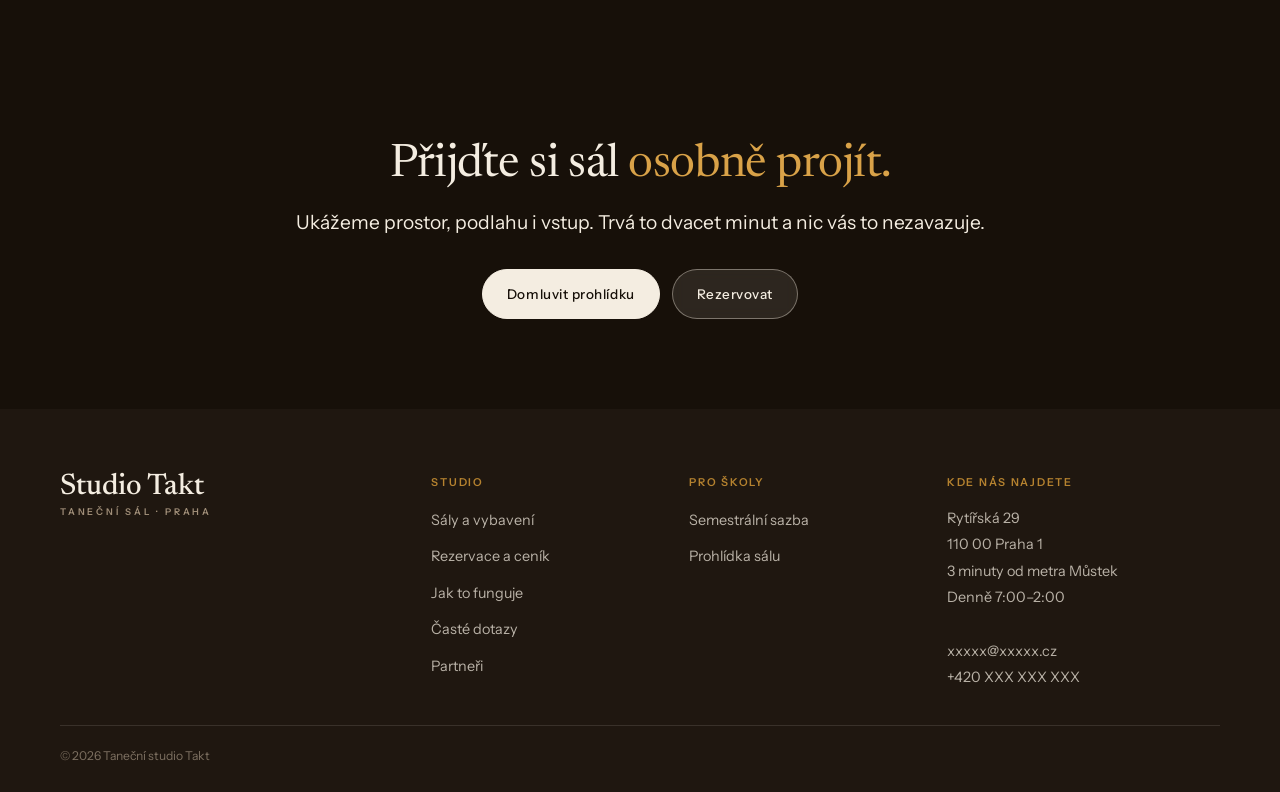
==== commit 57060248: "Cut the owner-operated clause from Kdo jsme "; sál provozujeme sami a jsme na místě." goes, and the " ====
--- a/index.html
+++ b/index.html
@@ -406,9 +406,9 @@
       <h2 class="d h2">Kdo jsme</h2>
       <p class="lede" style="margin-top:18px">
         Měsíce jsme chodili po sálech a víme přesně, co v nich chybělo. Jeden
-        přišel od tance, druhý z komunity kolem něj; sál provozujeme sami
-        a jsme na místě. Stavíme ho na tanec. To nejlepší, co se v něm může
-        stát, je, že se sem lidi budou vracet i mimo lekce.
+        přišel od tance, druhý z komunity kolem něj. Sál stavíme na tanec.
+        To nejlepší, co se v něm může stát, je, že se sem lidi budou vracet
+        i mimo lekce.
       </p>
 
       <div class="team">
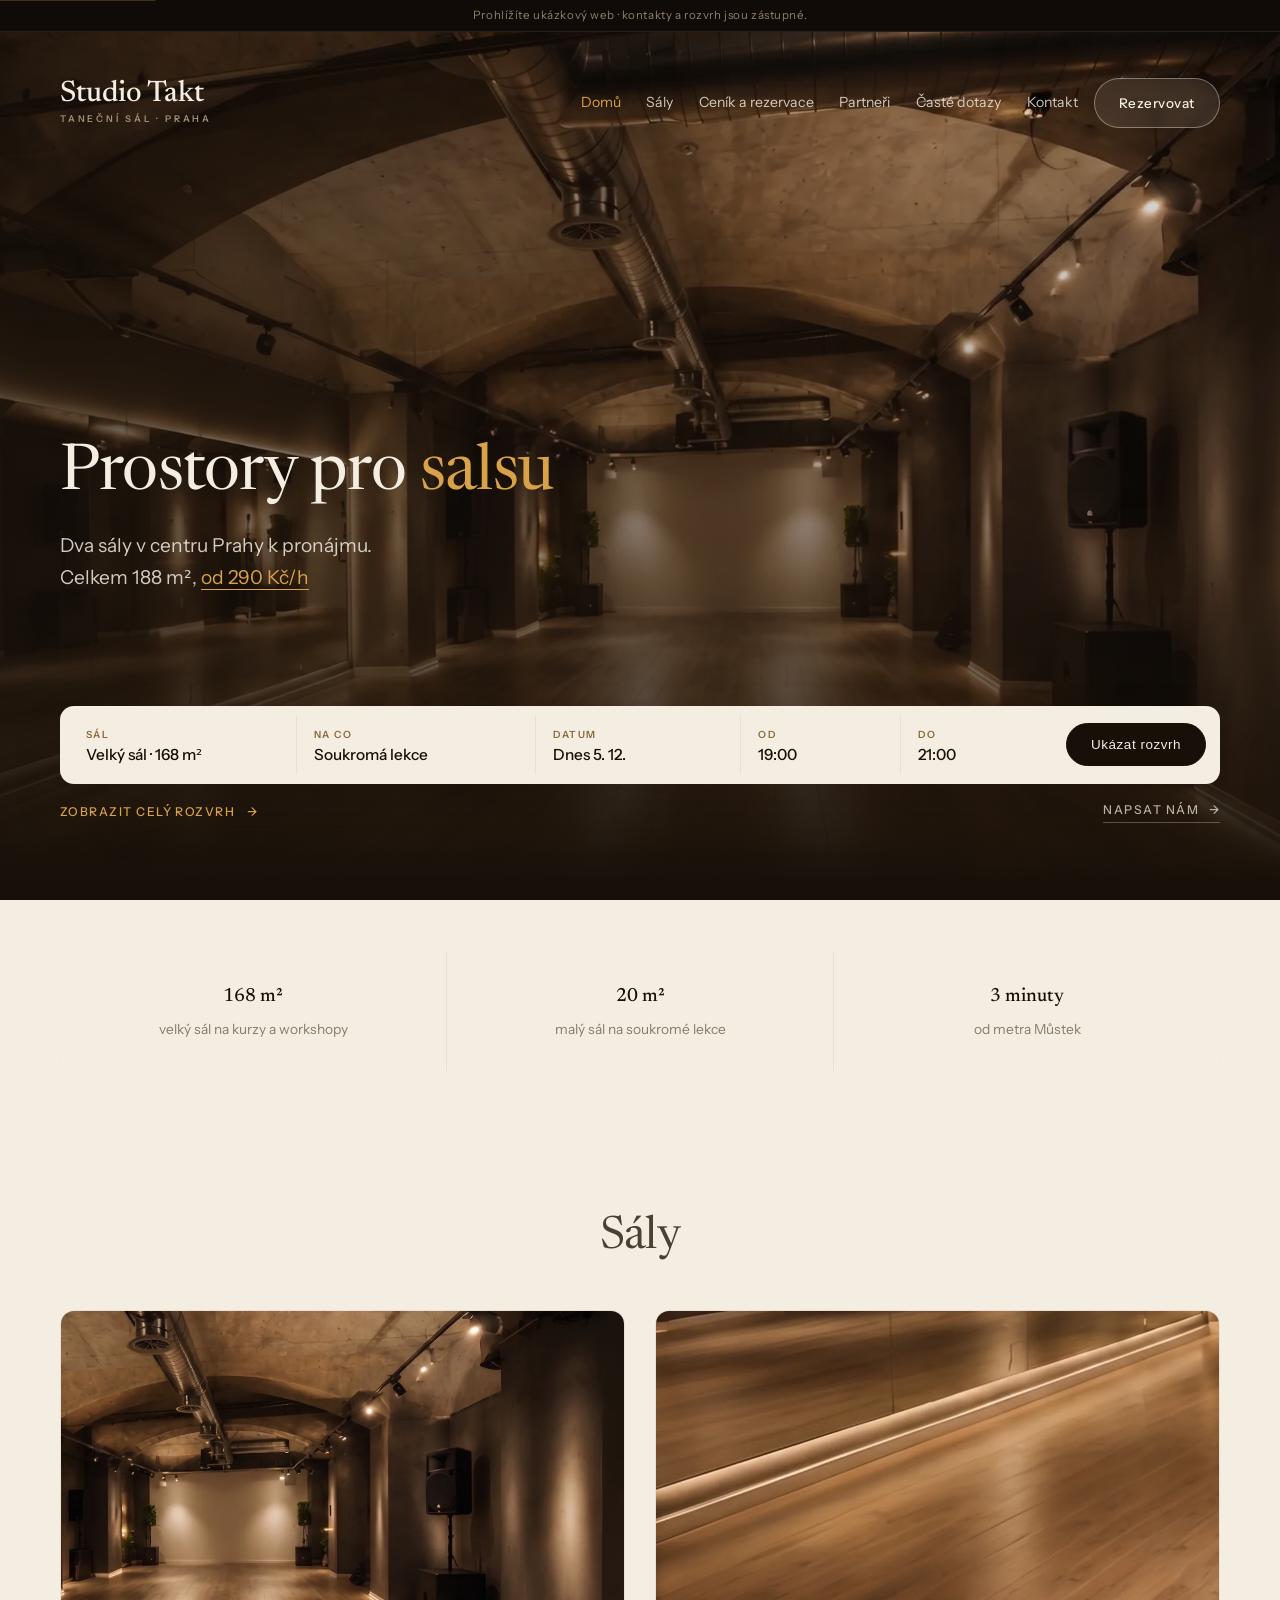
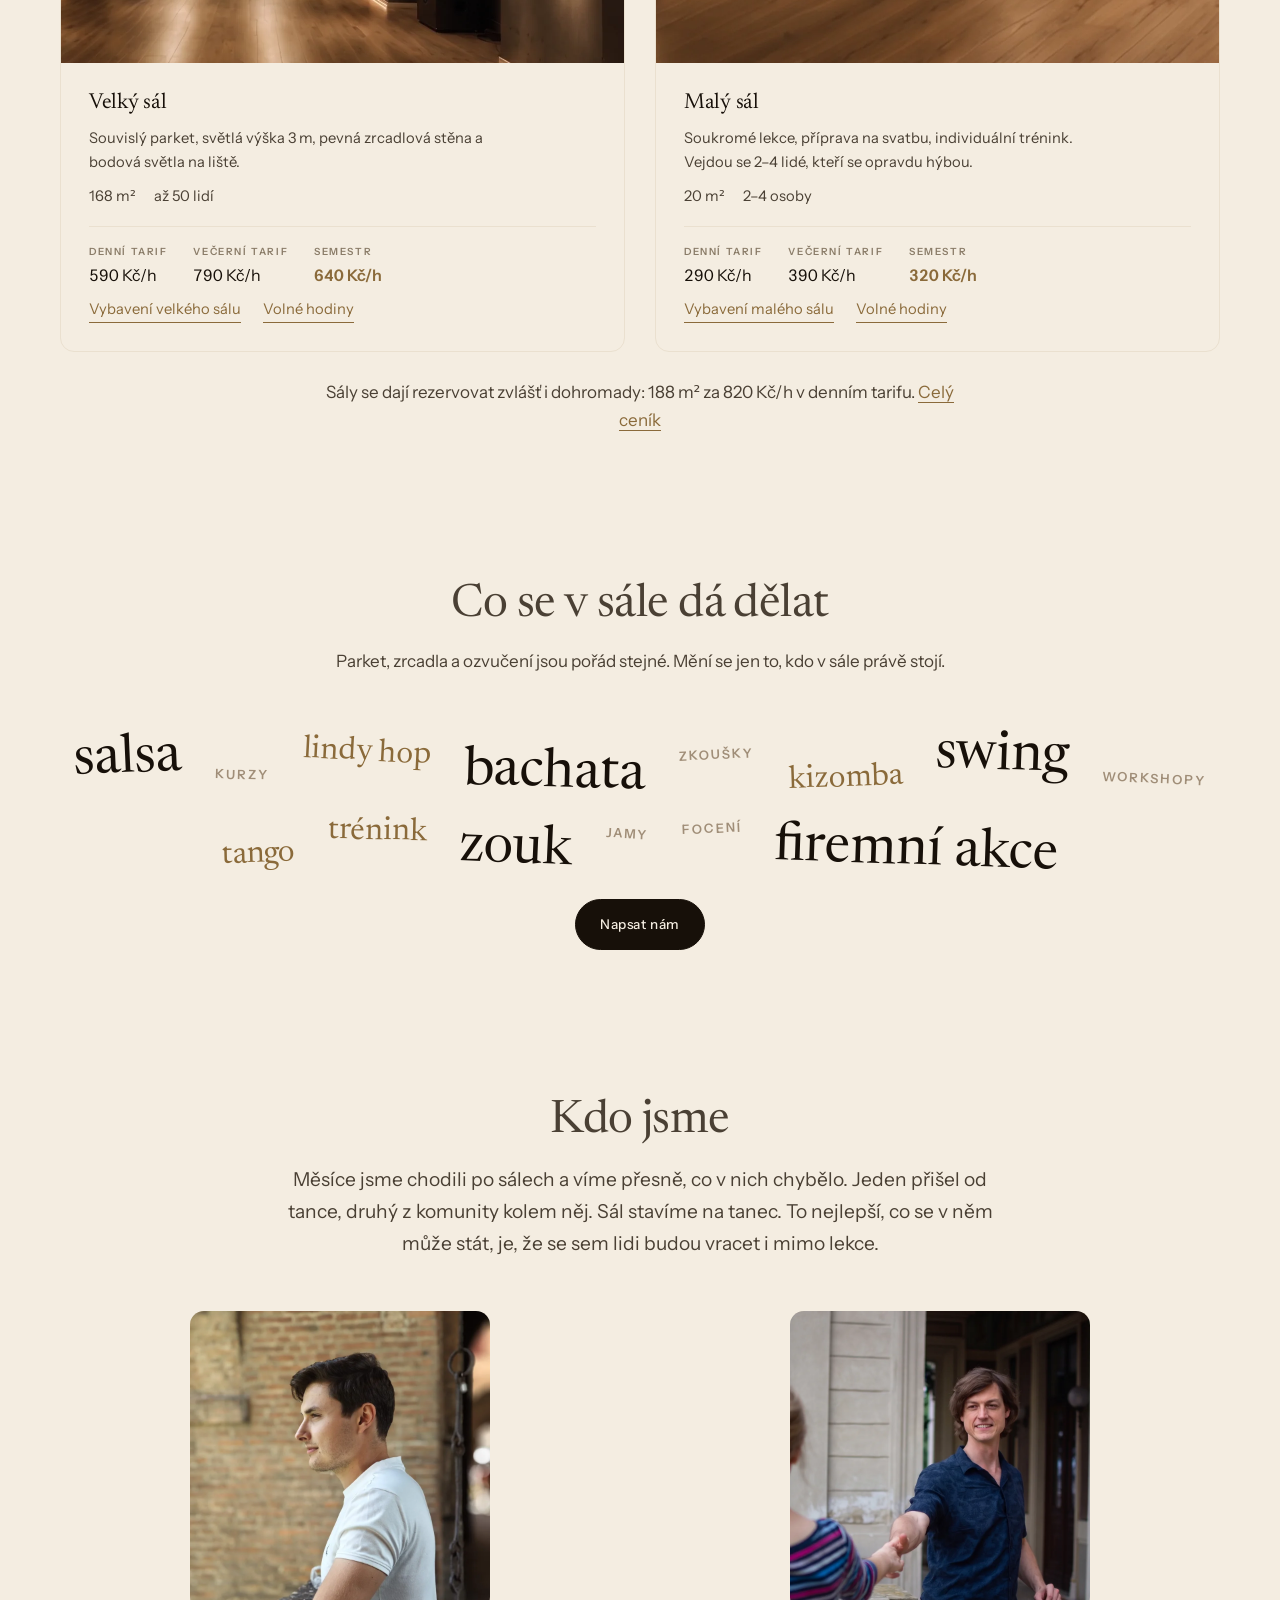
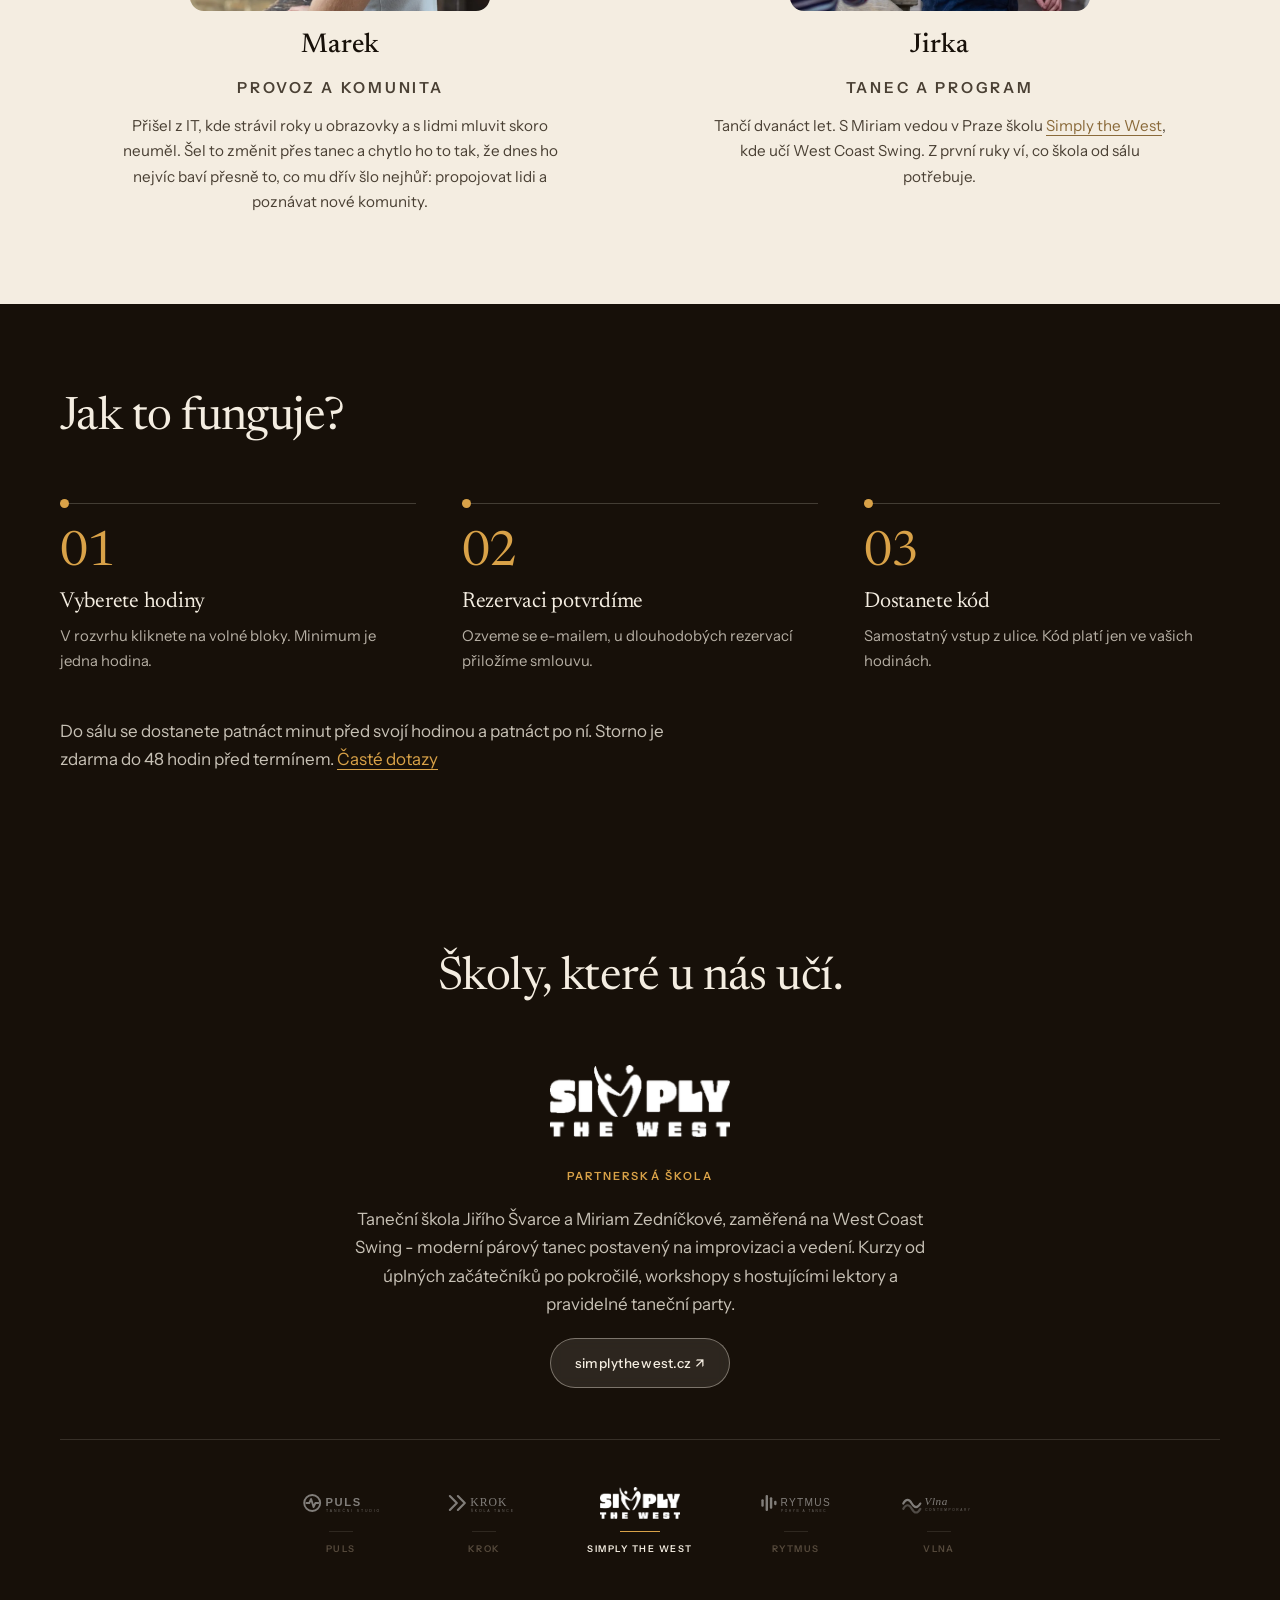
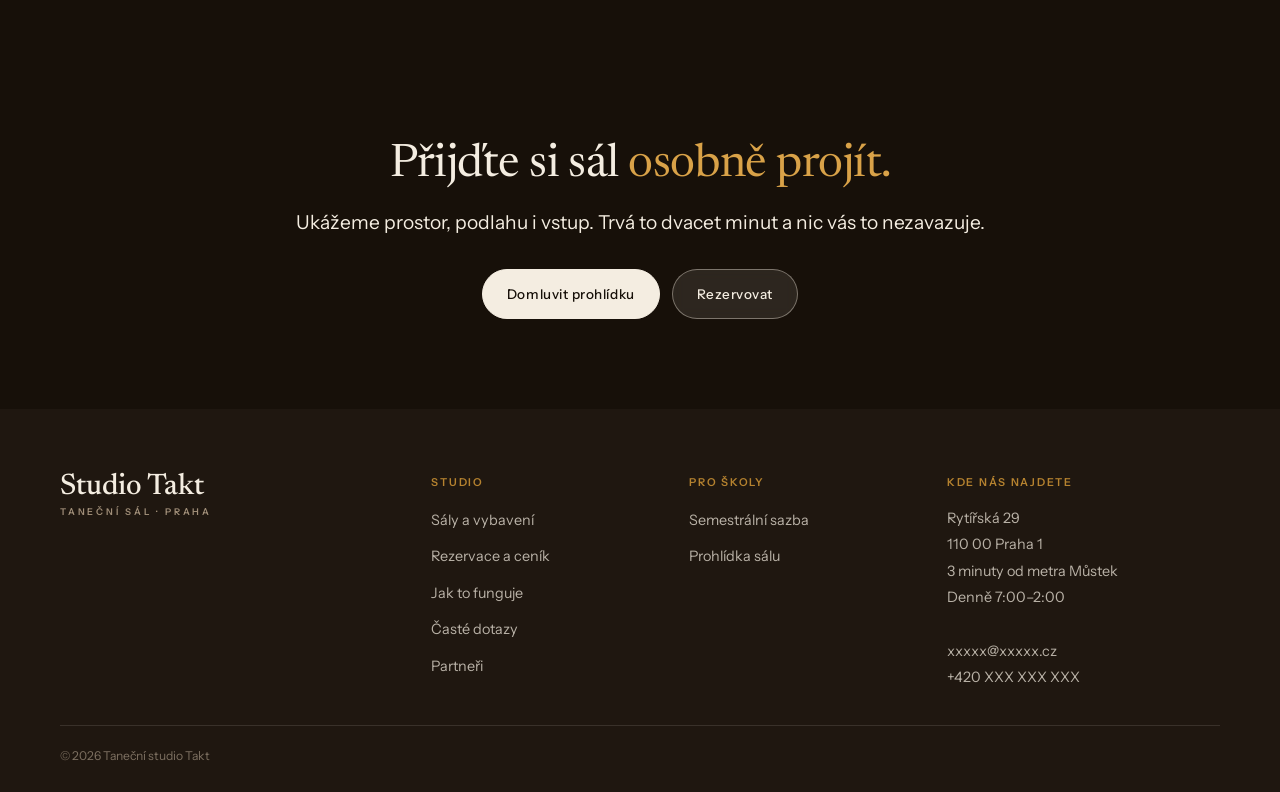
==== commit dc0ea98d: "Add a quiet demo notice to the top of every page "Prohlížíte ukázkový web · kontakty a rozvrh jsou z" ====
--- a/index.html
+++ b/index.html
@@ -196,6 +196,7 @@
 </head>
 <body>
 <a class="skip" href="#main">Přeskočit na obsah</a>
+<p class="demo">Prohlížíte ukázkový web<span class="demo__x"> · kontakty a rozvrh jsou zástupné</span>.</p>
 
 <section class="hero">
   <!-- The clip is already cut to the 0:20–2:20 window, so it loops natively
--- a/assets/css/takt.css
+++ b/assets/css/takt.css
@@ -20,6 +20,7 @@
   --ff-d: "Newsreader", Georgia, serif;
   --ff-b: "Instrument Sans", system-ui, sans-serif;
 
+  --demo-h: 32px;   /* refined from the real element by takt.js */
   --r:  14px;
   --gut: clamp(20px, 5vw, 60px);
   --ease: cubic-bezier(.22,.61,.36,1);
@@ -27,6 +28,7 @@
 *, *::before, *::after { box-sizing: border-box; }
 body {
   margin: 0;
+  padding-top: var(--demo-h, 0px);
   background: var(--cream);
   color: var(--body);
   font-family: var(--ff-b);
@@ -110,7 +112,7 @@
 }
 /* the photograph is the hero; it gets the whole viewport on every screen,
    with the content anchored to the bottom so the room shows above it */
-.hero { min-height: 100svh; }
+.hero { min-height: calc(100svh - var(--demo-h, 0px)); }
 .hero__bg { position: absolute; inset: 0; z-index: -2; overflow: hidden; }
 .hero__bg img {
   position: absolute;
@@ -387,6 +389,10 @@
   color: var(--tung);
   transition: width .5s var(--ease);
 }
+/* set by rotator.js when the widest word would wrap the heading: the word
+   takes its own line at every width, so the heading stops changing height
+   mid-loop. See fitLines() in assets/js/rotator.js. */
+.rot--stack .rot { display: block; }
 .rot__w { display: inline-block; transition: opacity .38s var(--ease), transform .38s var(--ease); }
 .rot__w[data-out="true"] { opacity: 0; transform: translateY(-.2em); }
 @media (prefers-reduced-motion: reduce) { .rot, .rot__w { transition: none; } }
@@ -925,12 +931,12 @@
   .mk { min-height: 44px; align-content: center; }
   .mk b { line-height: 1.2; }
 
-  .top--solid { position: sticky; top: 0; z-index: 40; }
+  .top--solid { position: sticky; top: var(--demo-h, 0px); z-index: 40; }
   /* the homepage bar floats over the hero and is not in the flow, so it
      cannot be sticky - fixed gives the same result, and the hero already
      reserves the space above the fold */
   .hero > .top {
-    position: fixed; inset: 0 0 auto; z-index: 40;
+    position: fixed; inset: var(--demo-h, 0px) 0 auto; z-index: 40;
     padding-block: 8px;
     background: var(--night);
     border-bottom: 1px solid rgba(244,237,225,.12);
@@ -949,17 +955,17 @@
 
   /* a fixed bar means anchored sections must clear it, and the schedule's day
      names have to ride just underneath or you lose track of the columns */
-  [id] { scroll-margin-top: calc(var(--top-h, 64px) + 12px); }
+  [id] { scroll-margin-top: calc(var(--top-h, 64px) + var(--demo-h, 0px) + 12px); }
   /* a clipping ancestor kills position:sticky, so the ledger stops clipping
      here; the rounded corners move to the header and footer strips */
   .ledger { overflow: visible; }
   .ledger__hd { border-radius: var(--r) var(--r) 0 0; }
   .ledger__ft { border-radius: 0 0 var(--r) var(--r); }
   .grid__day, .grid__corner {
-    position: sticky; top: var(--top-h, 64px); z-index: 3;
+    position: sticky; top: calc(var(--top-h, 64px) + var(--demo-h, 0px)); z-index: 3;
     background: var(--cream);
   }
-  .grid__hall { position: sticky; top: calc(var(--top-h, 64px) + 38px); z-index: 3; background: var(--cream); }
+  .grid__hall { position: sticky; top: calc(var(--top-h, 64px) + var(--demo-h, 0px) + 38px); z-index: 3; background: var(--cream); }
   .grid__day[data-today="true"], .grid__hall[data-today="true"] { background: #f3e7d3; }
 
 
@@ -1229,3 +1235,26 @@
 #saly > .wrap > .h2,
 #saly > .wrap > .p { text-align: center; }
 #saly > .wrap > .p { margin-inline: auto; }
+
+/* ==========================================================================
+   Demo notice - the site is shown before the studio exists, and the contacts,
+   the schedule and four of the five partner logos are placeholders. Kept
+   deliberately quiet: a hairline strip in the site's own night, not a coloured
+   banner. It scrolls away and never covers anything. Its height is measured
+   into --demo-h so the hero can stay one viewport tall (see takt.js).
+   ========================================================================== */
+.demo {
+  position: fixed; inset: 0 0 auto; z-index: 45;
+  background: #100b06;
+  color: #8d7f6c;
+  border-bottom: 1px solid rgba(244,237,225,.09);
+  padding: 7px var(--gut);
+  text-align: center;
+  font-size: .72rem;
+  letter-spacing: .05em;
+  line-height: 1.45;
+}
+@media (max-width: 420px) { .demo { font-size: .67rem; letter-spacing: .03em; padding-inline: 14px; } }
+/* the narrowest phones keep the notice to one line by dropping the qualifier */
+@media (max-width: 400px) { .demo__x { display: none; } }
+@media print { .demo { display: none; } }
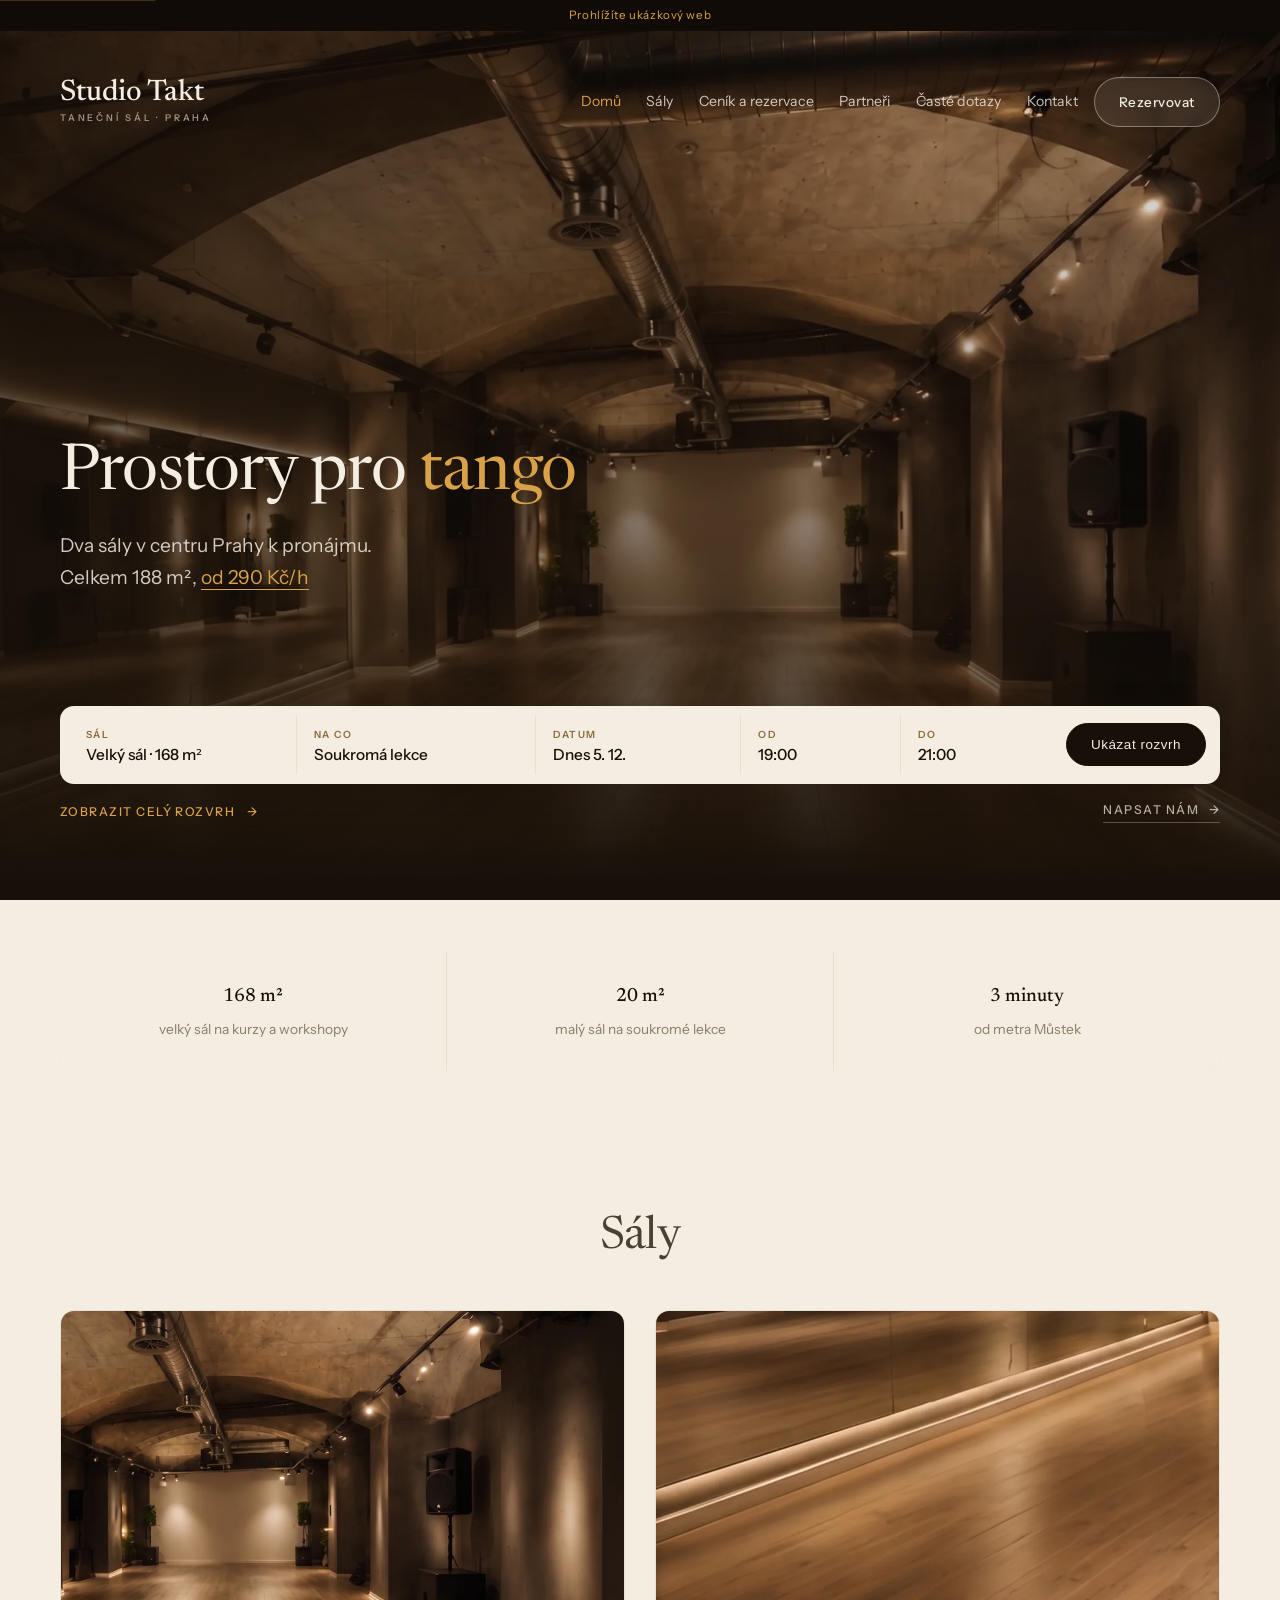
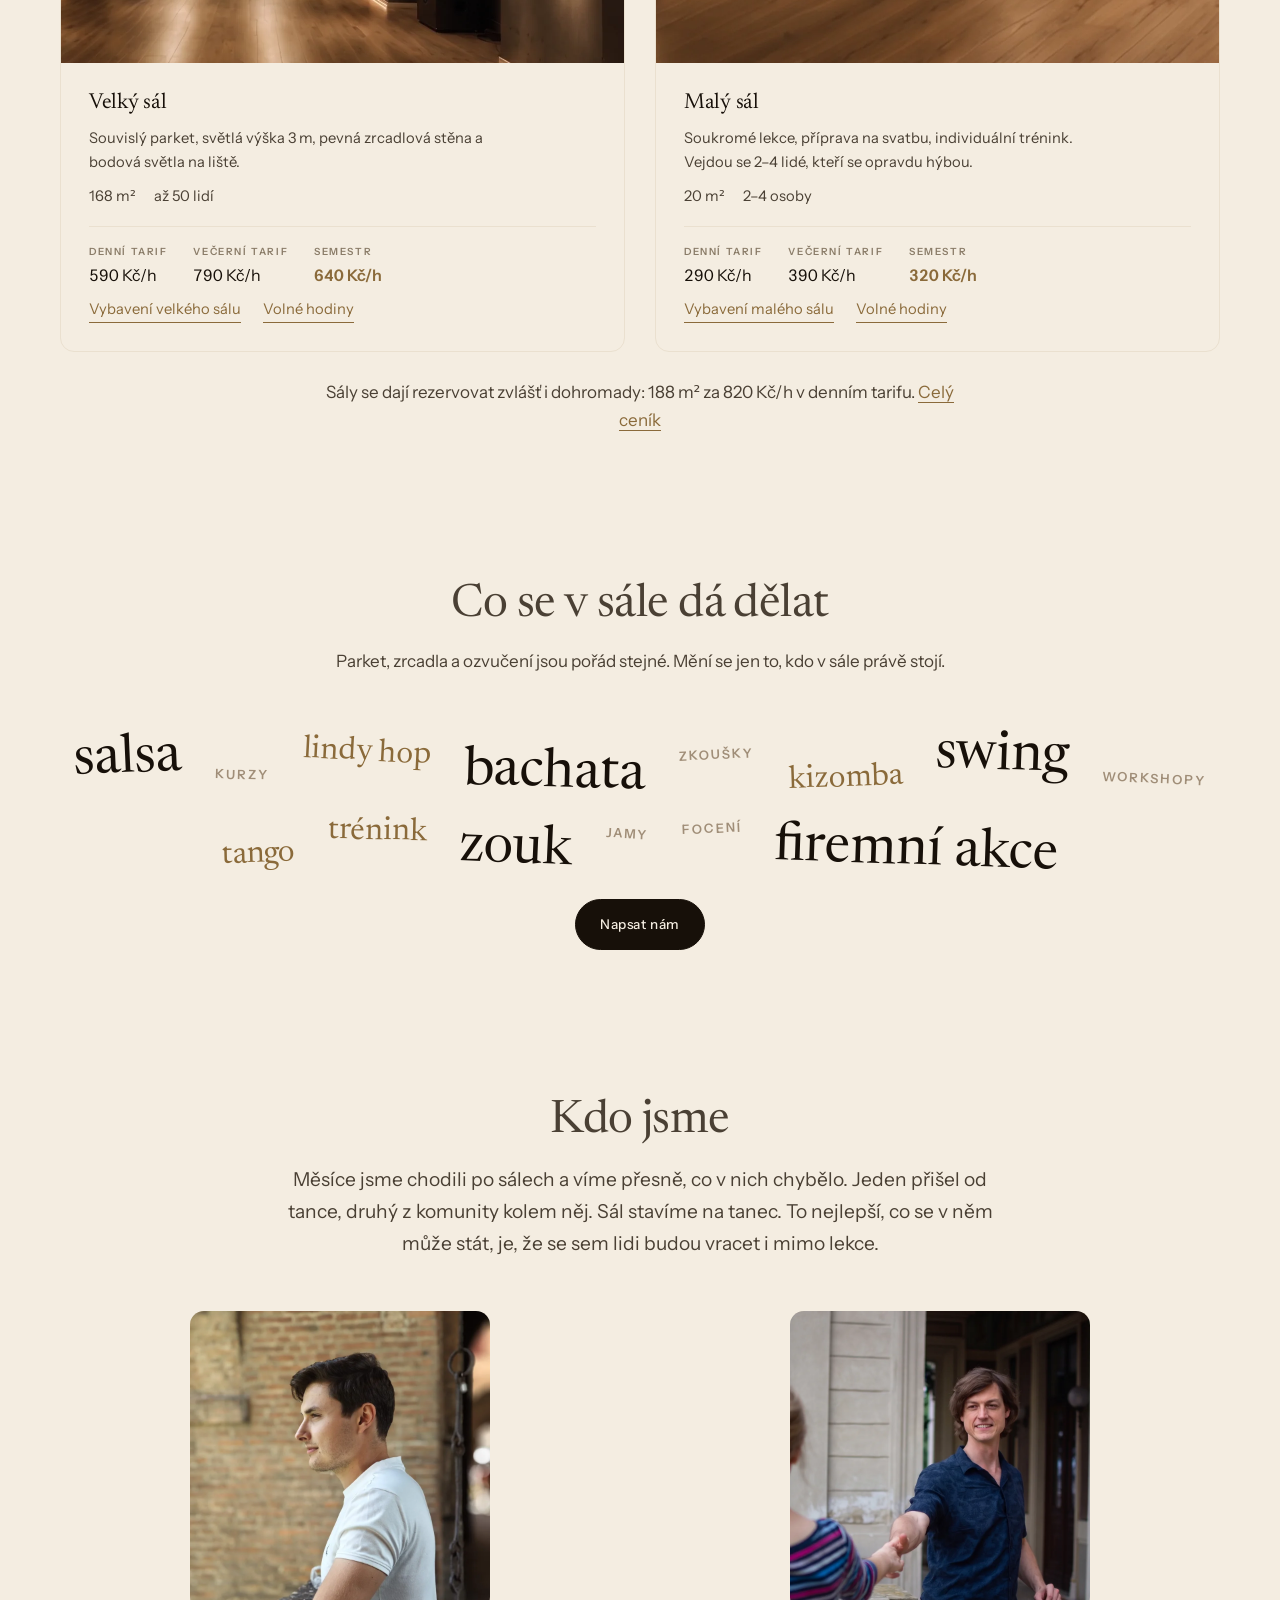
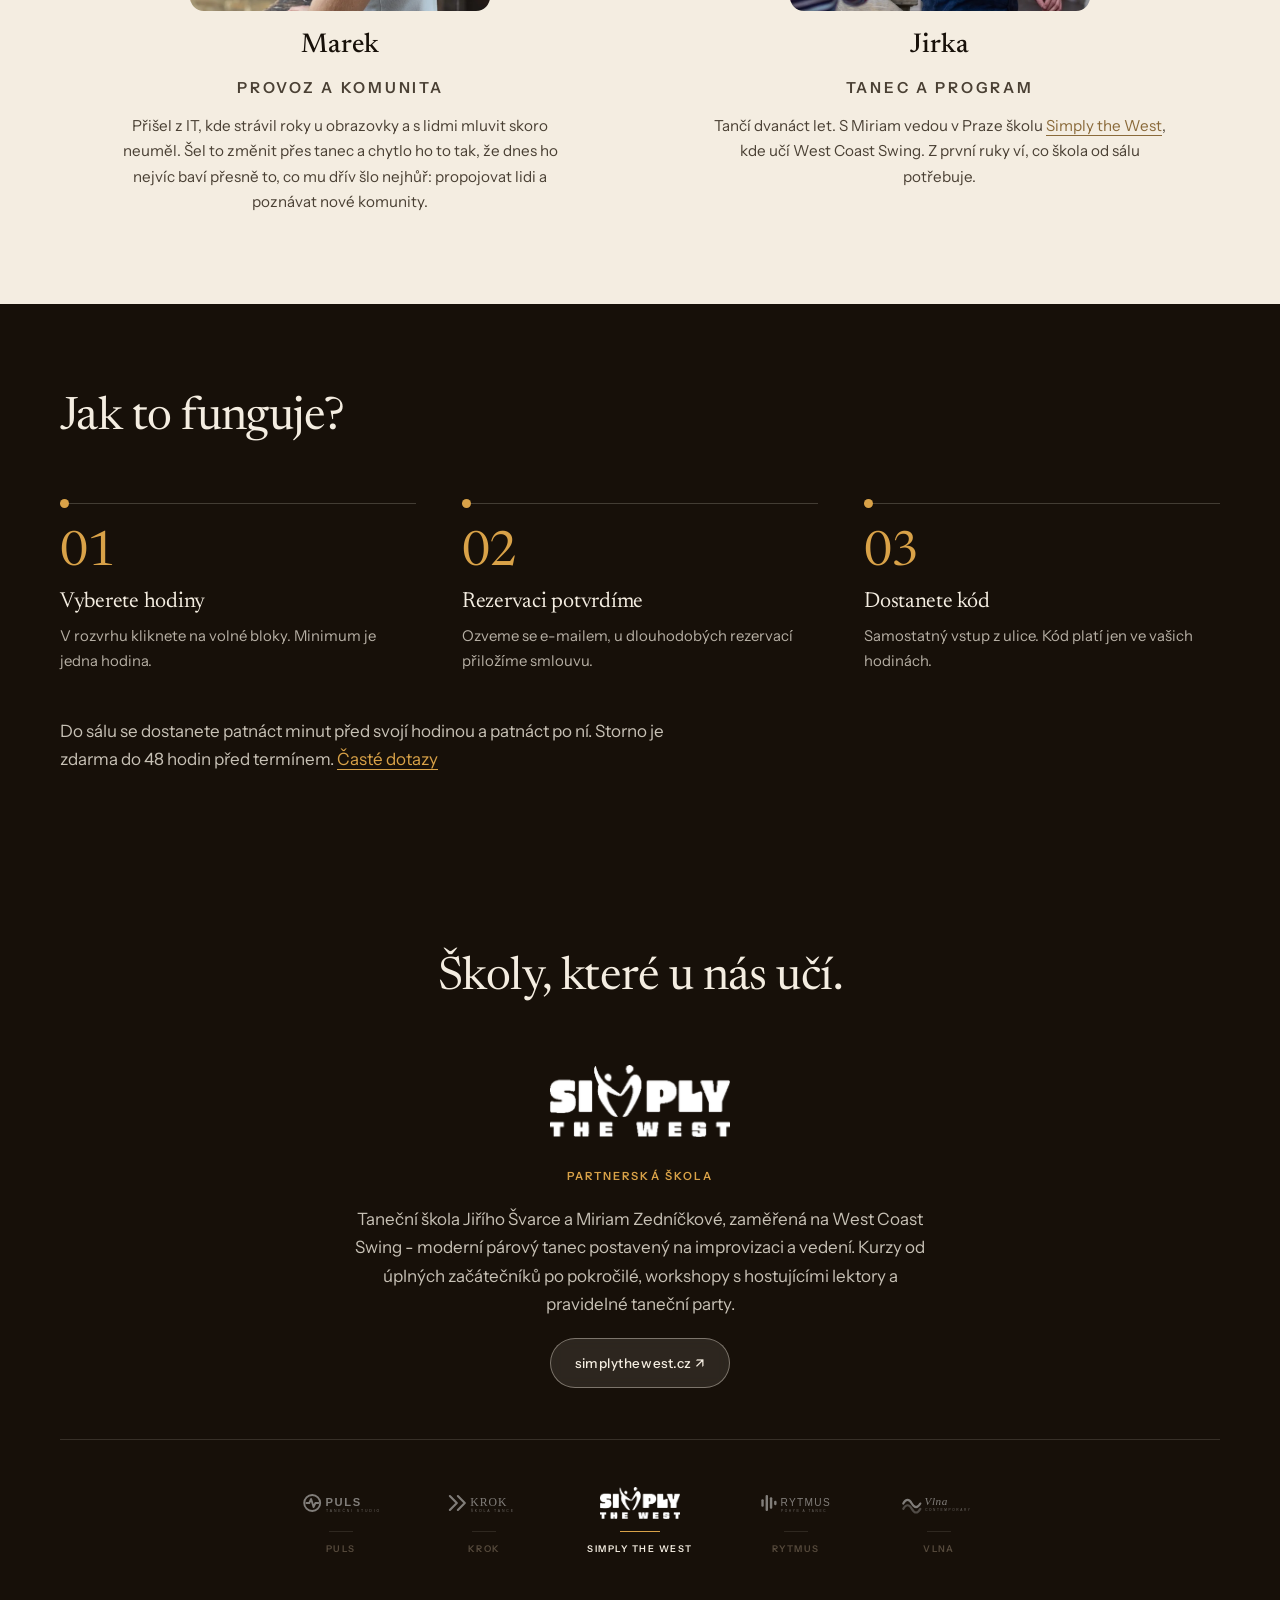
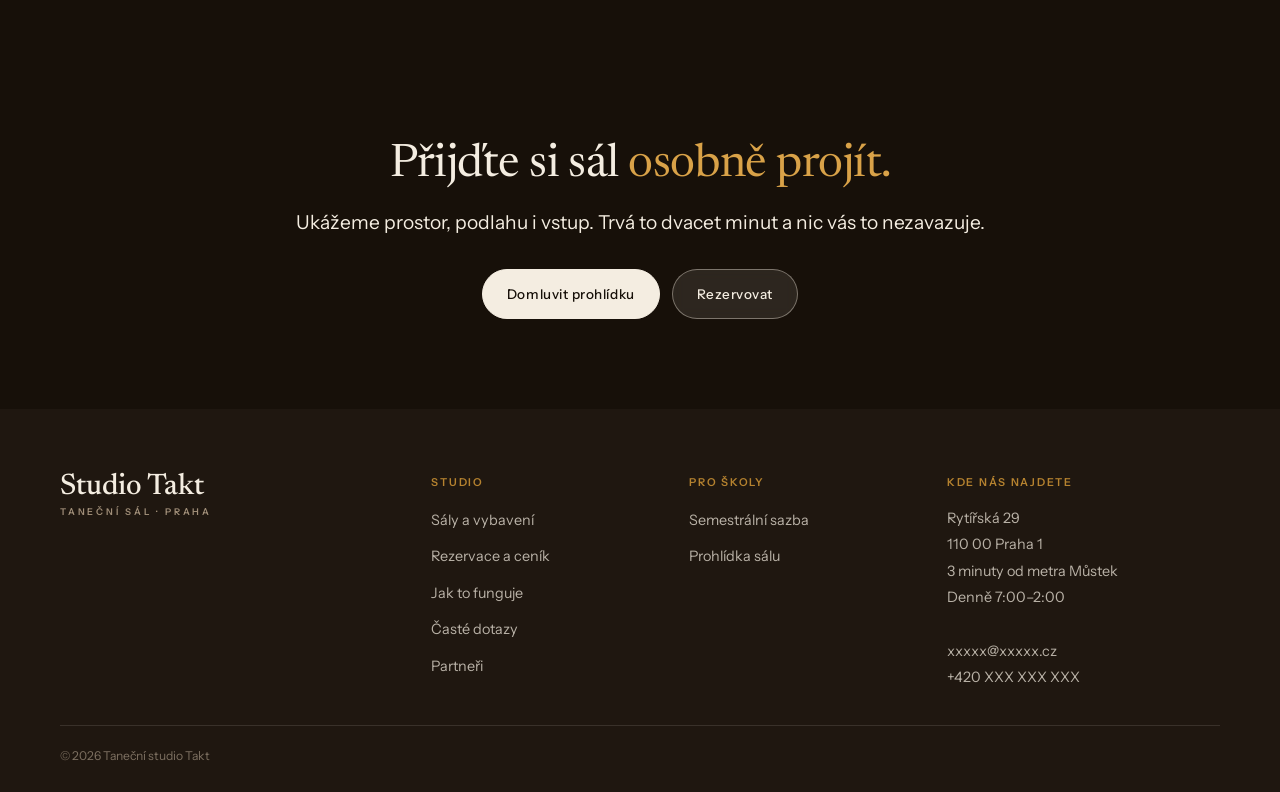
==== commit 632a828e: "Trim the demo notice to one line, in the site's gold, with no rule Text is just "Prohlížíte ukázkový" ====
--- a/index.html
+++ b/index.html
@@ -196,7 +196,7 @@
 </head>
 <body>
 <a class="skip" href="#main">Přeskočit na obsah</a>
-<p class="demo">Prohlížíte ukázkový web<span class="demo__x"> · kontakty a rozvrh jsou zástupné</span>.</p>
+<p class="demo">Prohlížíte ukázkový web</p>
 
 <section class="hero">
   <!-- The clip is already cut to the 0:20–2:20 window, so it loops natively
--- a/assets/css/takt.css
+++ b/assets/css/takt.css
@@ -1239,15 +1239,15 @@
 /* ==========================================================================
    Demo notice - the site is shown before the studio exists, and the contacts,
    the schedule and four of the five partner logos are placeholders. Kept
-   deliberately quiet: a hairline strip in the site's own night, not a coloured
-   banner. It scrolls away and never covers anything. Its height is measured
-   into --demo-h so the hero can stay one viewport tall (see takt.js).
+   quiet: one line of the site's own gold on its own night, no rule under it.
+   Pinned rather than left in the flow, because on a phone the homepage bar is
+   itself fixed at top 0 and would cover a notice that scrolled. Its height is
+   measured into --demo-h so the hero still ends at the fold (see takt.js).
    ========================================================================== */
 .demo {
   position: fixed; inset: 0 0 auto; z-index: 45;
   background: #100b06;
-  color: #8d7f6c;
-  border-bottom: 1px solid rgba(244,237,225,.09);
+  color: var(--tung);
   padding: 7px var(--gut);
   text-align: center;
   font-size: .72rem;
@@ -1255,6 +1255,4 @@
   line-height: 1.45;
 }
 @media (max-width: 420px) { .demo { font-size: .67rem; letter-spacing: .03em; padding-inline: 14px; } }
-/* the narrowest phones keep the notice to one line by dropping the qualifier */
-@media (max-width: 400px) { .demo__x { display: none; } }
 @media print { .demo { display: none; } }
